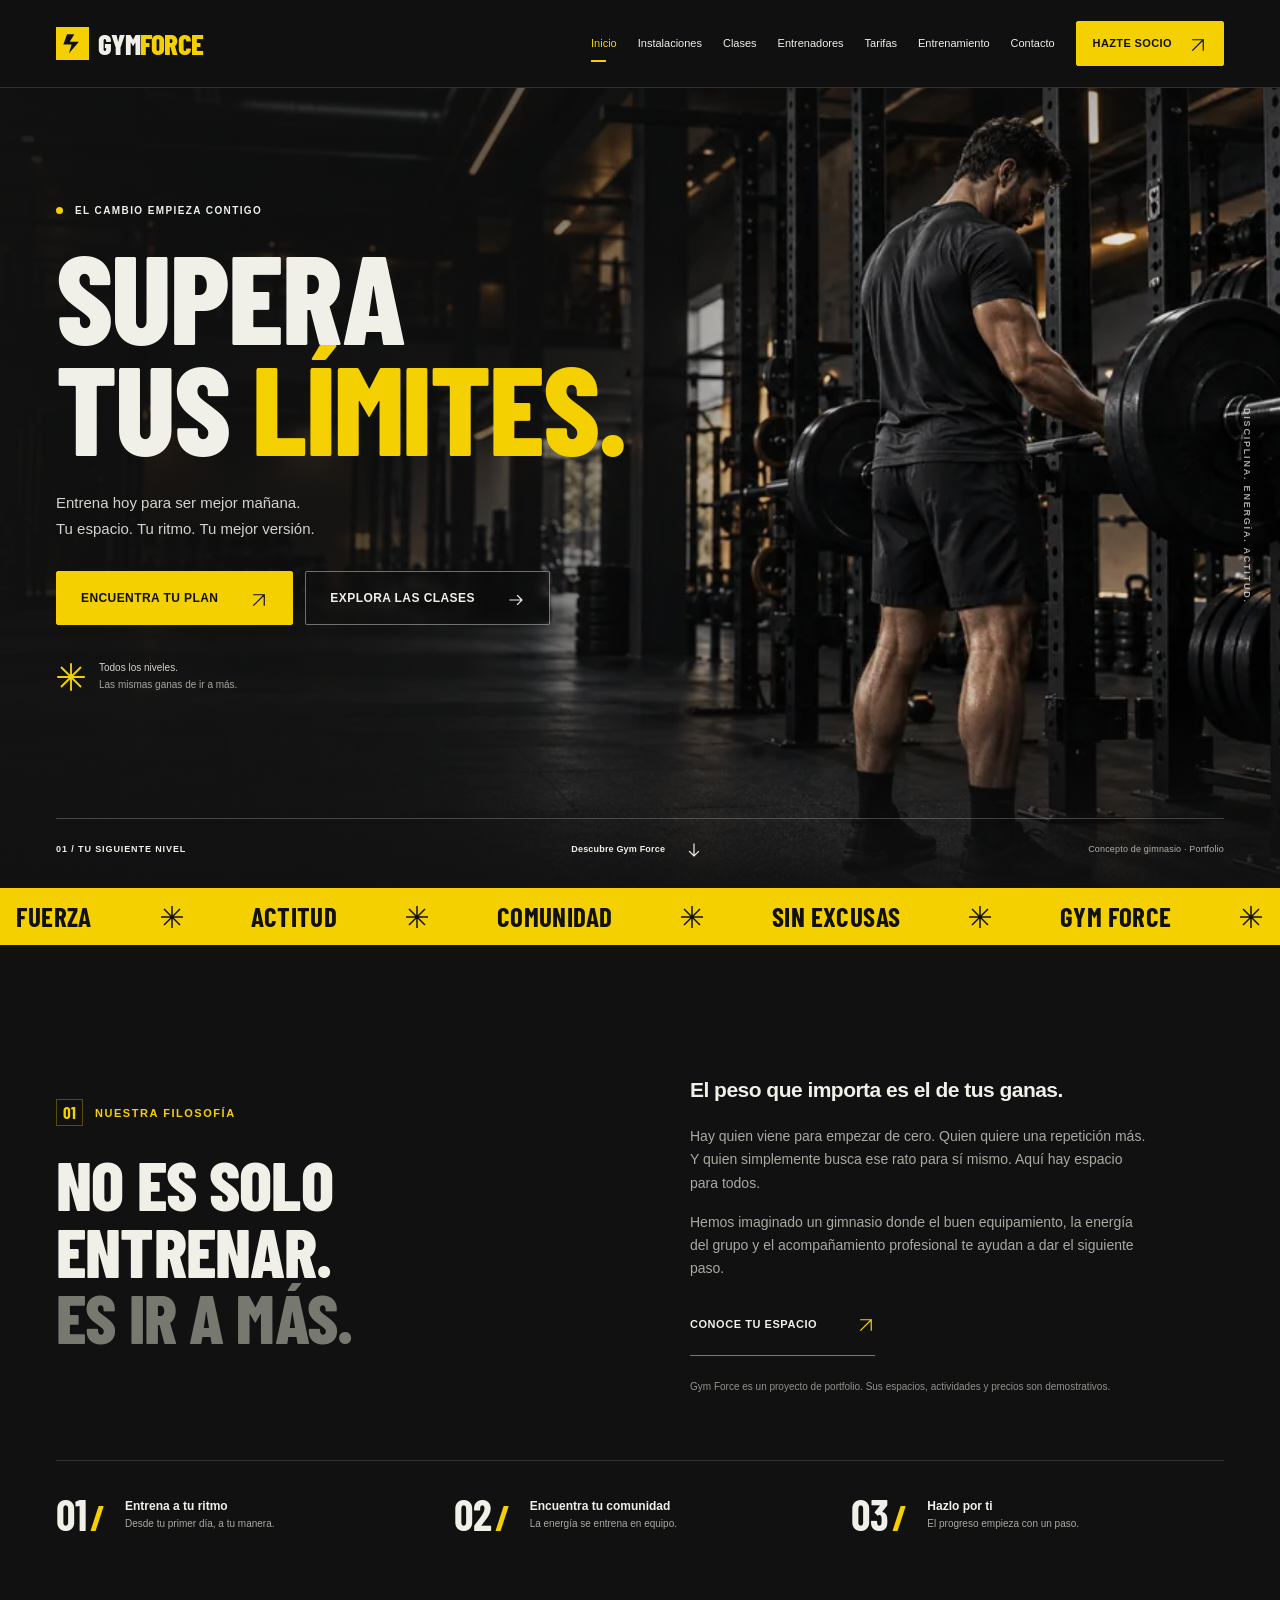
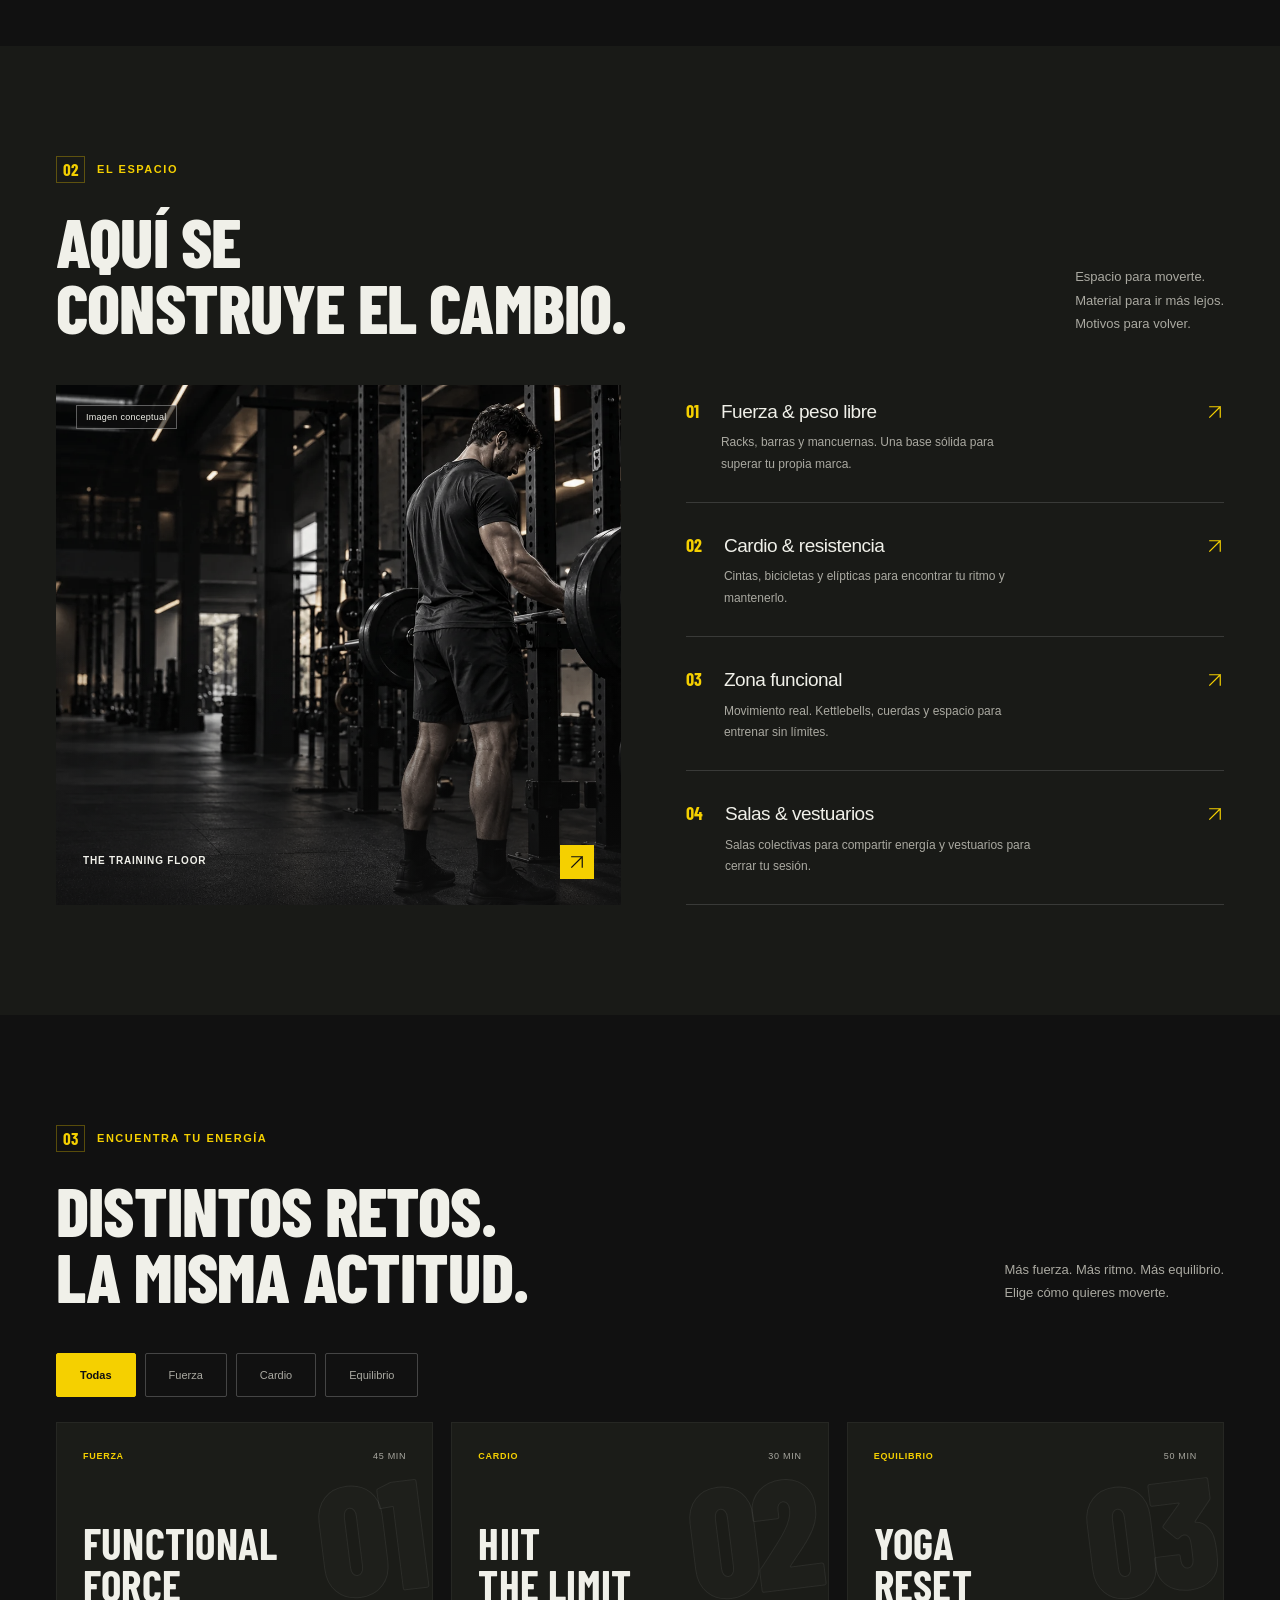
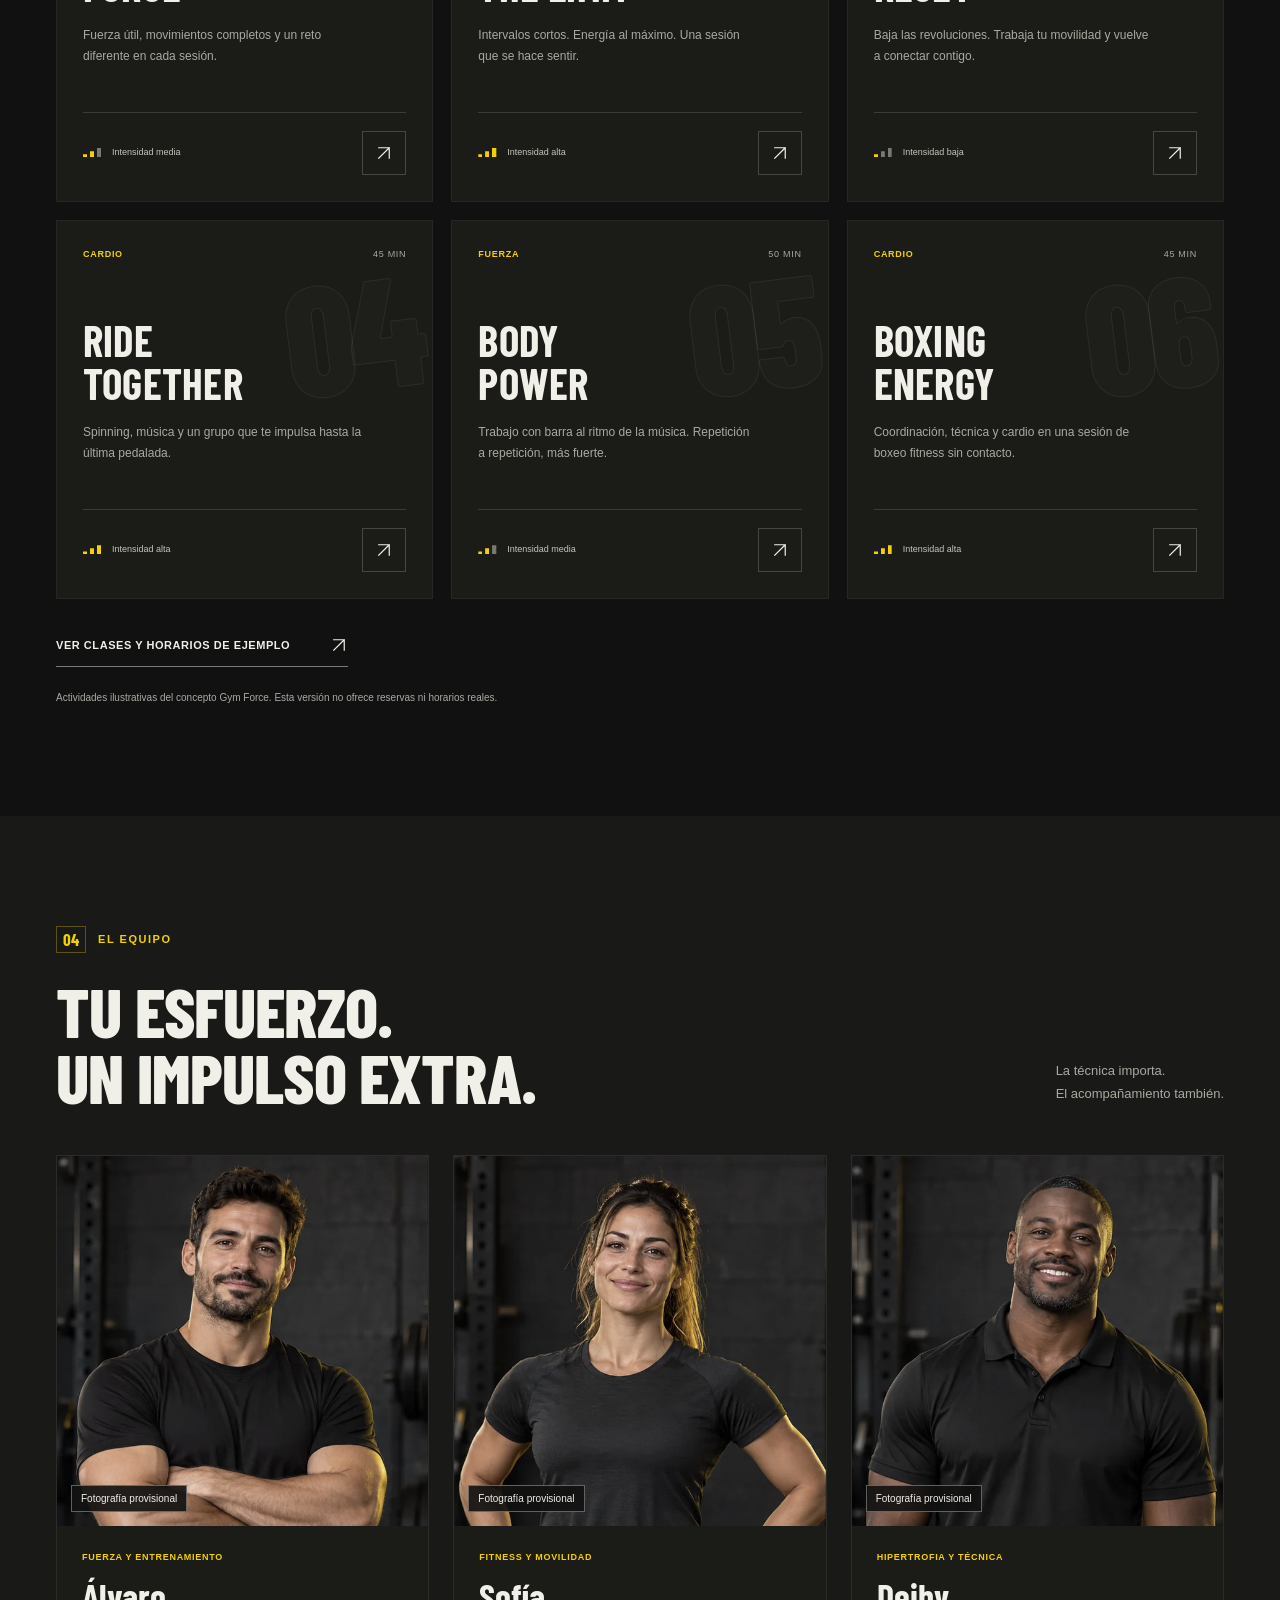
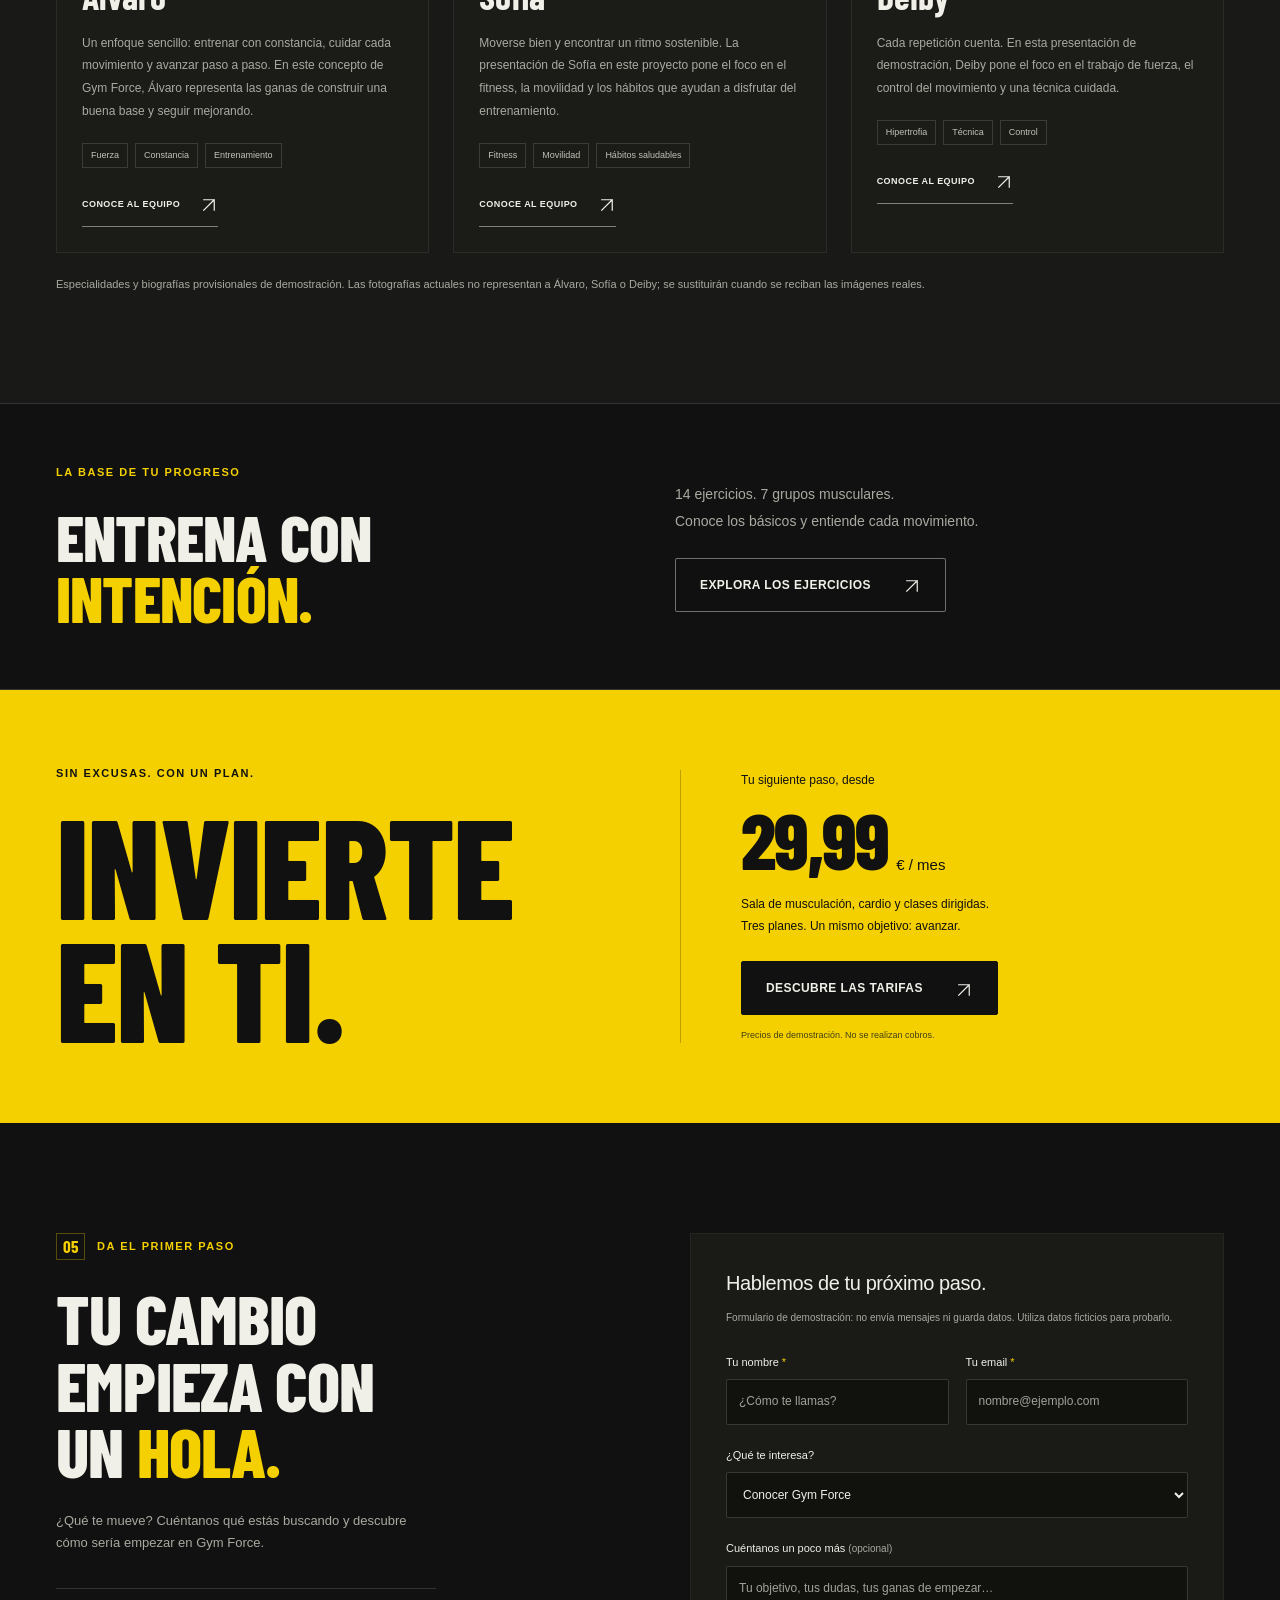
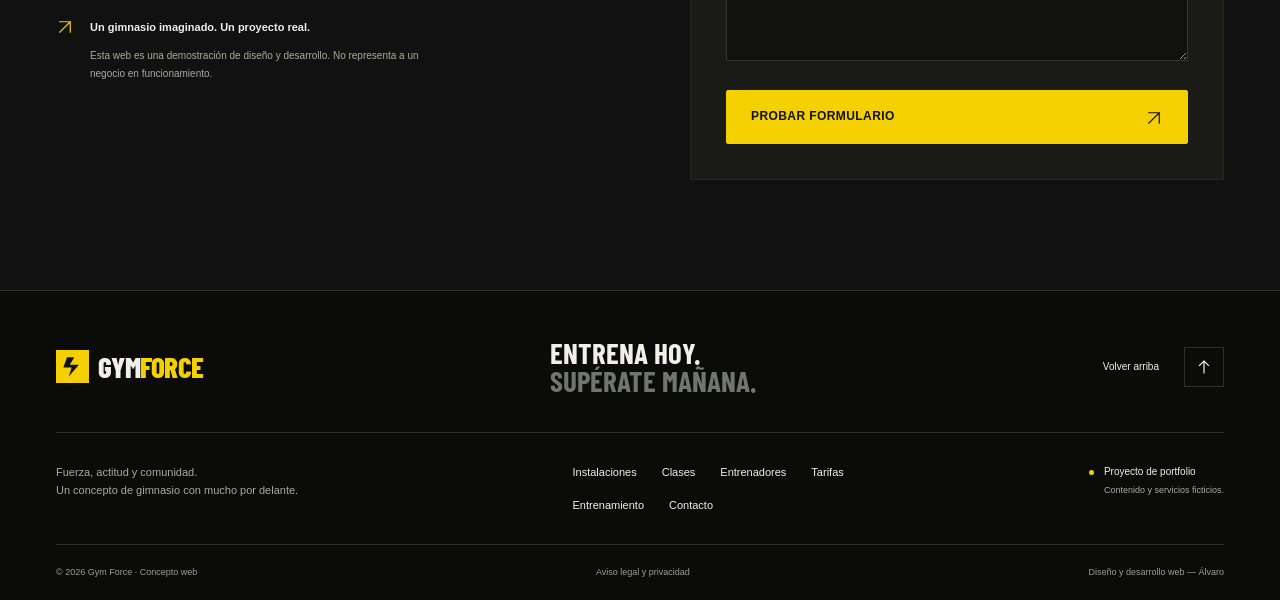
==== index.html @ 90c008b5 "Prepara perfiles personales y las cuatro fotografías pendientes" ====
<!doctype html>
<html lang="es">
  <head>
    <meta charset="utf-8" />
    <meta name="viewport" content="width=device-width, initial-scale=1" />
    <meta
      name="description"
      content="Gym Force: un concepto de gimnasio urbano donde la fuerza, la comunidad y las ganas de superarte se encuentran. Proyecto de portfolio de Álvaro."
    />
    <meta name="theme-color" content="#111111" />
    <title>GYM FORCE — Supera tus límites</title>
    <link rel="icon" href="img/favicon.svg" type="image/svg+xml" />
    <link
      rel="preload"
      href="fonts/barlow-condensed-800.woff2"
      as="font"
      type="font/woff2"
      crossorigin
    />
    <link
      rel="preload"
      href="img/gym-force-hero.webp"
      as="image"
      type="image/webp"
      media="(min-width: 601px)"
    />
    <link rel="stylesheet" href="css/estilos.css" />
    <script src="js/main.js" defer></script>
  </head>
  <body>
    <a class="skip-link" href="#contenido">Saltar al contenido</a>
    <header class="site-header">
      <div class="container header-inner">
        <a class="brand" href="index.html" aria-label="Gym Force, inicio"
          ><svg class="brand-symbol" viewBox="0 0 36 36" aria-hidden="true">
            <path d="M12 8h8l-5 8h10L14 29l3-10H8z" /></svg
          ><span>GYM<span class="brand-accent">FORCE</span></span></a
        >
        <button
          class="menu-toggle"
          type="button"
          aria-controls="navegacion"
          aria-expanded="false"
        >
          <span class="menu-label">Menú</span
          ><span class="menu-icon" aria-hidden="true"></span>
        </button>
        <nav class="main-nav" id="navegacion" aria-label="Navegación principal">
          <a href="index.html" aria-current="page">Inicio</a
          ><a href="instalaciones.html">Instalaciones</a
          ><a href="clases.html">Clases</a
          ><a href="entrenadores.html">Entrenadores</a
          ><a href="tarifas.html">Tarifas</a
          ><a href="entrenamiento.html">Entrenamiento</a
          ><a href="contacto.html">Contacto</a
          ><a class="button button-small nav-cta" href="tarifas.html"
            >Hazte socio
            <span aria-hidden="true"
              ><svg class="icon" viewBox="0 0 24 24" aria-hidden="true">
                <path d="M5 19 19 5M5 5h14v14" /></svg></span
          ></a>
        </nav>
      </div>
    </header>
    <main id="contenido">
      <section class="hero" aria-labelledby="hero-title">
        <picture class="hero-picture"
          ><source
            media="(max-width: 600px)"
            srcset="img/gym-force-hero-mobile.webp" />
          <img
            src="img/gym-force-hero.webp"
            width="1672"
            height="941"
            alt="Atleta preparándose para levantar una barra en un gimnasio de estética industrial"
            fetchpriority="high"
        /></picture>
        <div class="hero-shade"></div>
        <div class="container hero-content">
          <p class="eyebrow">
            <span class="status-dot" aria-hidden="true"></span> El cambio
            empieza contigo
          </p>
          <h1 id="hero-title">SUPERA<br />TUS <span>LÍMITES.</span></h1>
          <p class="hero-description">
            Entrena hoy para ser mejor mañana.<br />Tu espacio. Tu ritmo. Tu
            mejor versión.
          </p>
          <div class="hero-actions">
            <a class="button" href="tarifas.html"
              >Encuentra tu plan
              <span aria-hidden="true"
                ><svg class="icon" viewBox="0 0 24 24" aria-hidden="true">
                  <path d="M5 19 19 5M5 5h14v14" /></svg></span></a
            ><a class="button button-outline" href="clases.html"
              >Explora las clases
              <span aria-hidden="true"
                ><svg class="icon" viewBox="0 0 24 24" aria-hidden="true">
                  <path d="M4 12h16m-6-6 6 6-6 6" /></svg></span
            ></a>
          </div>
          <div class="hero-footnote">
            <span class="tiny-cross" aria-hidden="true"
              ><svg class="star" viewBox="0 0 24 24" aria-hidden="true">
                <path d="M12 1v22M1 12h22M4 4l16 16M4 20 20 4" /></svg></span
            ><span
              >Todos los niveles.<br /><strong
                >Las mismas ganas de ir a más.</strong
              ></span
            >
          </div>
        </div>
        <div class="hero-side-label" aria-hidden="true">
          DISCIPLINA. ENERGÍA. ACTITUD.
        </div>
        <div class="hero-bottom container">
          <span>01 / TU SIGUIENTE NIVEL</span
          ><a href="#filosofia"
            >Descubre Gym Force
            <span aria-hidden="true"
              ><svg class="icon" viewBox="0 0 24 24" aria-hidden="true">
                <path d="M12 4v16m-6-6 6 6 6-6" /></svg></span></a
          ><span class="demo-label">Concepto de gimnasio · Portfolio</span>
        </div>
      </section>
      <div class="manifesto-strip" aria-hidden="true">
        <div>
          FUERZA
          <span
            ><svg class="star" viewBox="0 0 24 24" aria-hidden="true">
              <path d="M12 1v22M1 12h22M4 4l16 16M4 20 20 4" /></svg
          ></span>
          ACTITUD
          <span
            ><svg class="star" viewBox="0 0 24 24" aria-hidden="true">
              <path d="M12 1v22M1 12h22M4 4l16 16M4 20 20 4" /></svg
          ></span>
          COMUNIDAD
          <span
            ><svg class="star" viewBox="0 0 24 24" aria-hidden="true">
              <path d="M12 1v22M1 12h22M4 4l16 16M4 20 20 4" /></svg
          ></span>
          SIN EXCUSAS
          <span
            ><svg class="star" viewBox="0 0 24 24" aria-hidden="true">
              <path d="M12 1v22M1 12h22M4 4l16 16M4 20 20 4" /></svg
          ></span>
          GYM FORCE
          <span
            ><svg class="star" viewBox="0 0 24 24" aria-hidden="true">
              <path d="M12 1v22M1 12h22M4 4l16 16M4 20 20 4" /></svg
          ></span>
        </div>
      </div>
      <section
        class="section intro-section"
        id="filosofia"
        aria-labelledby="intro-title"
      >
        <div class="container intro-grid">
          <div>
            <p class="eyebrow section-eyebrow">
              <span class="section-number">01</span> Nuestra filosofía
            </p>
            <h2 id="intro-title">
              NO ES SOLO<br />ENTRENAR.<br /><span class="text-muted"
                >ES IR A MÁS.</span
              >
            </h2>
          </div>
          <div class="intro-copy">
            <p class="lead">El peso que importa es el de tus ganas.</p>
            <p>
              Hay quien viene para empezar de cero. Quien quiere una repetición
              más. Y quien simplemente busca ese rato para sí mismo. Aquí hay
              espacio para todos.
            </p>
            <p>
              Hemos imaginado un gimnasio donde el buen equipamiento, la energía
              del grupo y el acompañamiento profesional te ayudan a dar el
              siguiente paso.
            </p>
            <a class="text-link" href="#instalaciones"
              >Conoce tu espacio
              <span aria-hidden="true"
                ><svg class="icon" viewBox="0 0 24 24" aria-hidden="true">
                  <path d="M5 19 19 5M5 5h14v14" /></svg></span
            ></a>
            <p class="context-note">
              Gym Force es un proyecto de portfolio. Sus espacios, actividades y
              precios son demostrativos.
            </p>
          </div>
        </div>
        <div class="container values-row">
          <div>
            <strong>01<span>/</span></strong>
            <p>
              Entrena a tu ritmo<small>Desde tu primer día, a tu manera.</small>
            </p>
          </div>
          <div>
            <strong>02<span>/</span></strong>
            <p>
              Encuentra tu comunidad<small
                >La energía se entrena en equipo.</small
              >
            </p>
          </div>
          <div>
            <strong>03<span>/</span></strong>
            <p>Hazlo por ti<small>El progreso empieza con un paso.</small></p>
          </div>
        </div>
      </section>
      <section
        class="section spaces-section"
        id="instalaciones"
        aria-labelledby="spaces-title"
      >
        <div class="container">
          <div class="section-heading">
            <div>
              <p class="eyebrow section-eyebrow">
                <span class="section-number">02</span> El espacio
              </p>
              <h2 id="spaces-title">AQUÍ SE<br />CONSTRUYE EL CAMBIO.</h2>
            </div>
            <p>
              Espacio para moverte.<br />Material para ir más lejos.<br />Motivos
              para volver.
            </p>
          </div>
          <div class="spaces-layout">
            <div class="space-photo" data-photo-placeholder="true">
              <img
                src="img/gym-force-hero.webp"
                data-photo-slot="alex-entrenamiento"
                data-photo-target="img/personas/alex-entrenamiento.webp"
                alt="Concepto visual de la zona de fuerza: barras, discos y estructuras de entrenamiento"
                width="1672"
                height="941"
                loading="lazy"
              />
              <div class="image-caption">
                <span>THE TRAINING FLOOR</span
                ><span aria-hidden="true"
                  ><svg class="icon" viewBox="0 0 24 24" aria-hidden="true">
                    <path d="M5 19 19 5M5 5h14v14" /></svg
                ></span>
              </div>
              <span class="image-tag">Imagen conceptual</span>
            </div>
            <div class="space-list">
              <article>
                <span class="space-index">01</span>
                <div>
                  <h3>Fuerza & peso libre</h3>
                  <p>
                    Racks, barras y mancuernas. Una base sólida para superar tu
                    propia marca.
                  </p>
                </div>
                <span class="space-mark" aria-hidden="true"
                  ><svg class="icon" viewBox="0 0 24 24" aria-hidden="true">
                    <path d="M5 19 19 5M5 5h14v14" /></svg
                ></span>
              </article>
              <article>
                <span class="space-index">02</span>
                <div>
                  <h3>Cardio & resistencia</h3>
                  <p>
                    Cintas, bicicletas y elípticas para encontrar tu ritmo y
                    mantenerlo.
                  </p>
                </div>
                <span class="space-mark" aria-hidden="true"
                  ><svg class="icon" viewBox="0 0 24 24" aria-hidden="true">
                    <path d="M5 19 19 5M5 5h14v14" /></svg
                ></span>
              </article>
              <article>
                <span class="space-index">03</span>
                <div>
                  <h3>Zona funcional</h3>
                  <p>
                    Movimiento real. Kettlebells, cuerdas y espacio para
                    entrenar sin límites.
                  </p>
                </div>
                <span class="space-mark" aria-hidden="true"
                  ><svg class="icon" viewBox="0 0 24 24" aria-hidden="true">
                    <path d="M5 19 19 5M5 5h14v14" /></svg
                ></span>
              </article>
              <article>
                <span class="space-index">04</span>
                <div>
                  <h3>Salas & vestuarios</h3>
                  <p>
                    Salas colectivas para compartir energía y vestuarios para
                    cerrar tu sesión.
                  </p>
                </div>
                <span class="space-mark" aria-hidden="true"
                  ><svg class="icon" viewBox="0 0 24 24" aria-hidden="true">
                    <path d="M5 19 19 5M5 5h14v14" /></svg
                ></span>
              </article>
            </div>
          </div>
        </div>
      </section>
      <section
        class="section classes-section"
        id="clases"
        aria-labelledby="classes-title"
      >
        <div class="container">
          <div class="section-heading">
            <div>
              <p class="eyebrow section-eyebrow">
                <span class="section-number">03</span> Encuentra tu energía
              </p>
              <h2 id="classes-title">
                DISTINTOS RETOS.<br />LA MISMA ACTITUD.
              </h2>
            </div>
            <p>
              Más fuerza. Más ritmo. Más equilibrio.<br />Elige cómo quieres
              moverte.
            </p>
          </div>
          <div
            class="filter-bar"
            role="group"
            aria-label="Filtrar clases por objetivo"
          >
            <button
              type="button"
              class="filter-button is-active"
              data-class-filter="all"
              aria-pressed="true"
            >
              Todas</button
            ><button
              type="button"
              class="filter-button"
              data-class-filter="strength"
              aria-pressed="false"
            >
              Fuerza</button
            ><button
              type="button"
              class="filter-button"
              data-class-filter="cardio"
              aria-pressed="false"
            >
              Cardio</button
            ><button
              type="button"
              class="filter-button"
              data-class-filter="balance"
              aria-pressed="false"
            >
              Equilibrio
            </button>
          </div>
          <p class="sr-only" id="class-status" role="status" aria-live="polite">
            6 clases disponibles.
          </p>
          <div class="class-grid">
            <article class="class-card" data-class-category="strength">
              <div class="class-card-top">
                <span class="class-category">FUERZA</span
                ><span class="class-duration">45 MIN</span>
              </div>
              <span class="class-art" aria-hidden="true">01</span>
              <h3>FUNCTIONAL<br />FORCE</h3>
              <p>
                Fuerza útil, movimientos completos y un reto diferente en cada
                sesión.
              </p>
              <div class="class-meta">
                <span
                  ><i class="intensity intensity-medium" aria-hidden="true"></i
                  >Intensidad media</span
                ><a
                  href="#contacto"
                  class="class-link"
                  aria-label="Consultar sobre Functional Force"
                  ><svg class="icon" viewBox="0 0 24 24" aria-hidden="true">
                    <path d="M5 19 19 5M5 5h14v14" /></svg
                ></a>
              </div>
            </article>
            <article class="class-card" data-class-category="cardio">
              <div class="class-card-top">
                <span class="class-category">CARDIO</span
                ><span class="class-duration">30 MIN</span>
              </div>
              <span class="class-art" aria-hidden="true">02</span>
              <h3>HIIT<br />THE LIMIT</h3>
              <p>
                Intervalos cortos. Energía al máximo. Una sesión que se hace
                sentir.
              </p>
              <div class="class-meta">
                <span
                  ><i class="intensity intensity-high" aria-hidden="true"></i
                  >Intensidad alta</span
                ><a
                  href="#contacto"
                  class="class-link"
                  aria-label="Consultar sobre HIIT The Limit"
                  ><svg class="icon" viewBox="0 0 24 24" aria-hidden="true">
                    <path d="M5 19 19 5M5 5h14v14" /></svg
                ></a>
              </div>
            </article>
            <article class="class-card" data-class-category="balance">
              <div class="class-card-top">
                <span class="class-category">EQUILIBRIO</span
                ><span class="class-duration">50 MIN</span>
              </div>
              <span class="class-art" aria-hidden="true">03</span>
              <h3>YOGA<br />RESET</h3>
              <p>
                Baja las revoluciones. Trabaja tu movilidad y vuelve a conectar
                contigo.
              </p>
              <div class="class-meta">
                <span
                  ><i class="intensity intensity-low" aria-hidden="true"></i
                  >Intensidad baja</span
                ><a
                  href="#contacto"
                  class="class-link"
                  aria-label="Consultar sobre Yoga Reset"
                  ><svg class="icon" viewBox="0 0 24 24" aria-hidden="true">
                    <path d="M5 19 19 5M5 5h14v14" /></svg
                ></a>
              </div>
            </article>
            <article class="class-card" data-class-category="cardio">
              <div class="class-card-top">
                <span class="class-category">CARDIO</span
                ><span class="class-duration">45 MIN</span>
              </div>
              <span class="class-art" aria-hidden="true">04</span>
              <h3>RIDE<br />TOGETHER</h3>
              <p>
                Spinning, música y un grupo que te impulsa hasta la última
                pedalada.
              </p>
              <div class="class-meta">
                <span
                  ><i class="intensity intensity-high" aria-hidden="true"></i
                  >Intensidad alta</span
                ><a
                  href="#contacto"
                  class="class-link"
                  aria-label="Consultar sobre Ride Together"
                  ><svg class="icon" viewBox="0 0 24 24" aria-hidden="true">
                    <path d="M5 19 19 5M5 5h14v14" /></svg
                ></a>
              </div>
            </article>
            <article class="class-card" data-class-category="strength">
              <div class="class-card-top">
                <span class="class-category">FUERZA</span
                ><span class="class-duration">50 MIN</span>
              </div>
              <span class="class-art" aria-hidden="true">05</span>
              <h3>BODY<br />POWER</h3>
              <p>
                Trabajo con barra al ritmo de la música. Repetición a
                repetición, más fuerte.
              </p>
              <div class="class-meta">
                <span
                  ><i class="intensity intensity-medium" aria-hidden="true"></i
                  >Intensidad media</span
                ><a
                  href="#contacto"
                  class="class-link"
                  aria-label="Consultar sobre Body Power"
                  ><svg class="icon" viewBox="0 0 24 24" aria-hidden="true">
                    <path d="M5 19 19 5M5 5h14v14" /></svg
                ></a>
              </div>
            </article>
            <article class="class-card" data-class-category="cardio">
              <div class="class-card-top">
                <span class="class-category">CARDIO</span
                ><span class="class-duration">45 MIN</span>
              </div>
              <span class="class-art" aria-hidden="true">06</span>
              <h3>BOXING<br />ENERGY</h3>
              <p>
                Coordinación, técnica y cardio en una sesión de boxeo fitness
                sin contacto.
              </p>
              <div class="class-meta">
                <span
                  ><i class="intensity intensity-high" aria-hidden="true"></i
                  >Intensidad alta</span
                ><a
                  href="#contacto"
                  class="class-link"
                  aria-label="Consultar sobre Boxing Energy"
                  ><svg class="icon" viewBox="0 0 24 24" aria-hidden="true">
                    <path d="M5 19 19 5M5 5h14v14" /></svg
                ></a>
              </div>
            </article>
          </div>
          <a class="text-link catalog-link" href="clases.html"
            >Ver clases y horarios de ejemplo
            <svg class="icon" viewBox="0 0 24 24" aria-hidden="true">
              <path d="M5 19 19 5M5 5h14v14" /></svg
          ></a>
          <p class="context-note">
            Actividades ilustrativas del concepto Gym Force. Esta versión no
            ofrece reservas ni horarios reales.
          </p>
        </div>
      </section>
      <section
        class="section team-section"
        id="equipo"
        aria-labelledby="team-title"
      >
        <div class="container">
          <div class="section-heading">
            <div>
              <p class="eyebrow section-eyebrow">
                <span class="section-number">04</span> El equipo
              </p>
              <h2 id="team-title">TU ESFUERZO.<br />UN IMPULSO EXTRA.</h2>
            </div>
            <p>La técnica importa.<br />El acompañamiento también.</p>
          </div>
          <div class="coach-grid">
            <article class="coach-card">
              <div class="coach-photo" data-placeholder-panel="0">
                <img
                  src="img/coaches.webp"
                  data-photo-slot="alvaro"
                  data-photo-target="img/personas/alvaro.webp"
                  alt="Fotografía provisional de un modelo generado; no representa a Álvaro"
                  width="1800"
                  height="720"
                  loading="lazy"
                />
                <span class="photo-placeholder-label"
                  >Fotografía provisional</span
                >
              </div>
              <div class="coach-copy">
                <p class="eyebrow">Fuerza y entrenamiento</p>
                <h3>Álvaro</h3>
                <p>
                  Un enfoque sencillo: entrenar con constancia, cuidar cada
                  movimiento y avanzar paso a paso. En este concepto de Gym
                  Force, Álvaro representa las ganas de construir una buena base
                  y seguir mejorando.
                </p>
                <div class="coach-tags">
                  <span>Fuerza</span><span>Constancia</span
                  ><span>Entrenamiento</span>
                </div>
                <a class="text-link" href="entrenadores.html"
                  >Conoce al equipo
                  <svg class="icon" viewBox="0 0 24 24" aria-hidden="true">
                    <path d="M5 19 19 5M5 5h14v14" /></svg
                ></a>
              </div>
            </article>
            <article class="coach-card">
              <div class="coach-photo" data-placeholder-panel="1">
                <img
                  src="img/coaches.webp"
                  data-photo-slot="sofia"
                  data-photo-target="img/personas/sofia.webp"
                  alt="Fotografía provisional de un modelo generado; no representa a Sofía"
                  width="1800"
                  height="720"
                  loading="lazy"
                />
                <span class="photo-placeholder-label"
                  >Fotografía provisional</span
                >
              </div>
              <div class="coach-copy">
                <p class="eyebrow">Fitness y movilidad</p>
                <h3>Sofía</h3>
                <p>
                  Moverse bien y encontrar un ritmo sostenible. La presentación
                  de Sofía en este proyecto pone el foco en el fitness, la
                  movilidad y los hábitos que ayudan a disfrutar del
                  entrenamiento.
                </p>
                <div class="coach-tags">
                  <span>Fitness</span><span>Movilidad</span
                  ><span>Hábitos saludables</span>
                </div>
                <a class="text-link" href="entrenadores.html"
                  >Conoce al equipo
                  <svg class="icon" viewBox="0 0 24 24" aria-hidden="true">
                    <path d="M5 19 19 5M5 5h14v14" /></svg
                ></a>
              </div>
            </article>
            <article class="coach-card">
              <div class="coach-photo" data-placeholder-panel="2">
                <img
                  src="img/coaches.webp"
                  data-photo-slot="deiby"
                  data-photo-target="img/personas/deiby.webp"
                  alt="Fotografía provisional de un modelo generado; no representa a Deiby"
                  width="1800"
                  height="720"
                  loading="lazy"
                />
                <span class="photo-placeholder-label"
                  >Fotografía provisional</span
                >
              </div>
              <div class="coach-copy">
                <p class="eyebrow">Hipertrofia y técnica</p>
                <h3>Deiby</h3>
                <p>
                  Cada repetición cuenta. En esta presentación de demostración,
                  Deiby pone el foco en el trabajo de fuerza, el control del
                  movimiento y una técnica cuidada.
                </p>
                <div class="coach-tags">
                  <span>Hipertrofia</span><span>Técnica</span
                  ><span>Control</span>
                </div>
                <a class="text-link" href="entrenadores.html"
                  >Conoce al equipo
                  <svg class="icon" viewBox="0 0 24 24" aria-hidden="true">
                    <path d="M5 19 19 5M5 5h14v14" /></svg
                ></a>
              </div>
            </article>
          </div>
          <p class="context-note">
            Especialidades y biografías provisionales de demostración. Las
            fotografías actuales no representan a Álvaro, Sofía o Deiby; se
            sustituirán cuando se reciban las imágenes reales.
          </p>
        </div>
      </section>
      <section class="training-teaser">
        <div class="container">
          <div>
            <p class="eyebrow section-eyebrow">La base de tu progreso</p>
            <h2>
              ENTRENA CON<br /><span class="text-yellow">INTENCIÓN.</span>
            </h2>
          </div>
          <div>
            <p>
              14 ejercicios. 7 grupos musculares.<br />Conoce los básicos y
              entiende cada movimiento.
            </p>
            <a class="button button-outline" href="entrenamiento.html"
              >Explora los ejercicios
              <span aria-hidden="true"
                ><svg class="icon" viewBox="0 0 24 24" aria-hidden="true">
                  <path d="M5 19 19 5M5 5h14v14" /></svg></span
            ></a>
          </div>
        </div>
      </section>
      <section class="plans-teaser" aria-labelledby="plans-title">
        <div class="container plans-teaser-grid">
          <div>
            <p class="eyebrow">Sin excusas. Con un plan.</p>
            <h2 id="plans-title">INVIERTE<br />EN TI.</h2>
          </div>
          <div class="teaser-offer">
            <p>Tu siguiente paso, desde</p>
            <p class="teaser-price">29,99<span>€ / mes</span></p>
            <p>
              Sala de musculación, cardio y clases dirigidas.<br />Tres planes.
              Un mismo objetivo: avanzar.
            </p>
            <a class="button button-dark" href="tarifas.html"
              >Descubre las tarifas
              <span aria-hidden="true"
                ><svg class="icon" viewBox="0 0 24 24" aria-hidden="true">
                  <path d="M5 19 19 5M5 5h14v14" /></svg></span></a
            ><span class="teaser-note"
              >Precios de demostración. No se realizan cobros.</span
            >
          </div>
        </div>
      </section>
      <section
        class="section contact-section"
        id="contacto"
        aria-labelledby="contact-title"
      >
        <div class="container contact-grid">
          <div>
            <p class="eyebrow section-eyebrow">
              <span class="section-number">05</span> Da el primer paso
            </p>
            <h2 id="contact-title">
              TU CAMBIO<br />EMPIEZA CON<br />UN
              <span class="text-yellow">HOLA.</span>
            </h2>
            <p>
              ¿Qué te mueve? Cuéntanos qué estás buscando y descubre cómo sería
              empezar en Gym Force.
            </p>
            <div class="contact-demo">
              <span aria-hidden="true"
                ><svg class="icon" viewBox="0 0 24 24" aria-hidden="true">
                  <path d="M5 19 19 5M5 5h14v14" /></svg
              ></span>
              <div>
                <strong>Un gimnasio imaginado. Un proyecto real.</strong>
                <p>
                  Esta web es una demostración de diseño y desarrollo. No
                  representa a un negocio en funcionamiento.
                </p>
              </div>
            </div>
          </div>
          <form
            class="contact-form"
            id="contact-form"
            aria-describedby="form-notice"
            action="#contacto"
            method="get"
          >
            <h3>Hablemos de tu próximo paso.</h3>
            <p id="form-notice" class="form-notice">
              Formulario de demostración: no envía mensajes ni guarda datos.
              Utiliza datos ficticios para probarlo.
            </p>
            <div class="form-row">
              <div class="field">
                <label for="nombre"
                  >Tu nombre <span aria-hidden="true">*</span></label
                ><input
                  id="nombre"
                  type="text"
                  autocomplete="off"
                  placeholder="¿Cómo te llamas?"
                  maxlength="70"
                  required
                />
              </div>
              <div class="field">
                <label for="correo"
                  >Tu email <span aria-hidden="true">*</span></label
                ><input
                  id="correo"
                  type="email"
                  autocomplete="off"
                  placeholder="nombre@ejemplo.com"
                  maxlength="150"
                  required
                />
              </div>
            </div>
            <div class="field">
              <label for="interes">¿Qué te interesa?</label
              ><select id="interes">
                <option value="visita">Conocer Gym Force</option>
                <option value="mensual">Plan mensual — 29,99 €</option>
                <option value="trimestral">Plan trimestral — 79,99 €</option>
                <option value="anual">Plan anual — 249,99 €</option>
                <option value="clases">Las clases</option>
              </select>
            </div>
            <div class="field">
              <label for="mensaje"
                >Cuéntanos un poco más
                <span class="optional">(opcional)</span></label
              ><textarea
                id="mensaje"
                rows="3"
                maxlength="1000"
                placeholder="Tu objetivo, tus dudas, tus ganas de empezar…"
              ></textarea>
            </div>
            <button class="button form-submit" type="submit" disabled>
              Probar formulario
              <span aria-hidden="true"
                ><svg class="icon" viewBox="0 0 24 24" aria-hidden="true">
                  <path d="M5 19 19 5M5 5h14v14" /></svg
              ></span>
            </button>
            <p
              class="form-feedback"
              id="form-feedback"
              role="status"
              aria-live="polite"
            ></p>
            <noscript
              ><p class="form-notice">
                Activa JavaScript para probar la validación de este formulario
                demostrativo.
              </p></noscript
            >
          </form>
        </div>
      </section>
    </main>
    <footer class="site-footer" id="pie">
      <div class="container">
        <div class="footer-top">
          <a class="brand" href="index.html" aria-label="Gym Force, inicio"
            ><svg class="brand-symbol" viewBox="0 0 36 36" aria-hidden="true">
              <path d="M12 8h8l-5 8h10L14 29l3-10H8z" /></svg
            ><span>GYM<span class="brand-accent">FORCE</span></span></a
          >
          <p>ENTRENA HOY.<br /><span>SUPÉRATE MAÑANA.</span></p>
          <a class="back-top" href="#contenido"
            >Volver arriba
            <span aria-hidden="true"
              ><svg class="icon" viewBox="0 0 24 24" aria-hidden="true">
                <path d="M12 20V4m-6 6 6-6 6 6" /></svg></span
          ></a>
        </div>
        <div class="footer-middle">
          <p>
            Fuerza, actitud y comunidad.<br />Un concepto de gimnasio con mucho
            por delante.
          </p>
          <nav aria-label="Navegación del pie">
            <a href="instalaciones.html">Instalaciones</a
            ><a href="clases.html">Clases</a
            ><a href="entrenadores.html">Entrenadores</a
            ><a href="tarifas.html">Tarifas</a
            ><a href="entrenamiento.html">Entrenamiento</a
            ><a href="contacto.html">Contacto</a>
          </nav>
          <div class="footer-disclaimer">
            <span class="status-dot" aria-hidden="true"></span>
            <p>
              Proyecto de portfolio<br /><span
                >Contenido y servicios ficticios.</span
              >
            </p>
          </div>
        </div>
        <div class="footer-bottom">
          <span>© <span data-year>2026</span> Gym Force · Concepto web</span
          ><a href="legal.html">Aviso legal y privacidad</a
          ><span>Diseño y desarrollo web — Álvaro</span>
        </div>
      </div>
    </footer>
  </body>
</html>
---- css/estilos.css ----
/* GYM FORCE — shared visual system, without frameworks or external requests. */
@font-face {
  font-family: Barlow Condensed;
  src: url("../fonts/barlow-condensed-700.woff2") format("woff2");
  font-weight: 700;
  font-style: normal;
  font-display: swap;
}
@font-face {
  font-family: Barlow Condensed;
  src: url("../fonts/barlow-condensed-800.woff2") format("woff2");
  font-weight: 800;
  font-style: normal;
  font-display: swap;
}
:root {
  --yellow: #f5d000;
  --black: #111111;
  --paper: #f0f0e9;
  --muted: #aaa9a1;
  --line: #ffffff24;
  --display: "Barlow Condensed", "Arial Narrow", sans-serif;
  --body: Arial, Helvetica, sans-serif;
  --container: 1280px;
}
*,
*::before,
*::after {
  box-sizing: border-box;
}
html {
  scroll-behavior: smooth;
  scroll-padding-top: 110px;
}
body {
  margin: 0;
  background: var(--black);
  color: var(--paper);
  font-family: var(--body);
  font-size: 15px;
  line-height: 1.65;
  -webkit-font-smoothing: antialiased;
}
body.menu-open {
  overflow: hidden;
}
button,
input,
textarea,
select {
  font: inherit;
}
button,
a,
input,
textarea,
select {
  -webkit-tap-highlight-color: transparent;
}
button,
a {
  touch-action: manipulation;
}
button {
  cursor: pointer;
}
a {
  color: inherit;
  text-decoration: none;
}
img {
  display: block;
  max-width: 100%;
  height: auto;
}
svg {
  display: block;
}
h1,
h2,
h3,
p {
  margin: 0;
}
h1,
h2 {
  font-family: var(--display);
  font-weight: 800;
  line-height: 0.96;
  letter-spacing: -0.012em;
}
h2 {
  font-size: clamp(48px, 5.4vw, 78px);
}
h3 {
  line-height: 1.15;
}
p + p {
  margin-top: 16px;
}
::selection {
  background: var(--yellow);
  color: var(--black);
}
:focus-visible {
  outline: 3px solid var(--yellow);
  outline-offset: 5px;
}
[hidden] {
  display: none !important;
}
.container {
  width: min(var(--container), calc(100% - 112px));
  margin-inline: auto;
}
.section {
  padding-block: 110px;
}
.eyebrow {
  font-size: 11px;
  line-height: 1.5;
  font-weight: 700;
  letter-spacing: 0.14em;
  text-transform: uppercase;
  display: flex;
  gap: 12px;
  align-items: center;
}
.section-eyebrow {
  margin-bottom: 25px;
  color: var(--yellow);
}
.section-number {
  font-family: var(--display);
  font-size: 17px;
  border: 1px solid #f5d00050;
  line-height: 1;
  padding: 4px 6px;
  letter-spacing: 0;
}
.text-muted {
  color: #777971;
}
.text-yellow {
  color: var(--yellow);
}
.status-dot {
  width: 7px;
  height: 7px;
  background: var(--yellow);
  display: inline-block;
  border-radius: 50%;
  flex-shrink: 0;
}
.button {
  display: inline-flex;
  align-items: center;
  justify-content: space-between;
  gap: 32px;
  min-height: 54px;
  padding: 15px 24px;
  background: var(--yellow);
  color: var(--black);
  font-size: 12px;
  line-height: 1.4;
  letter-spacing: 0.035em;
  text-transform: uppercase;
  font-weight: 700;
  border: 1px solid var(--yellow);
  border-radius: 2px;
  transition:
    background 0.2s,
    color 0.2s,
    transform 0.2s;
}
.button span {
  font-size: 20px;
  line-height: 1;
  font-weight: 400;
}
.button:hover {
  background: #ffdf20;
  transform: translateY(-2px);
}
.button:disabled {
  opacity: 0.5;
  cursor: not-allowed;
  transform: none;
}
.button-outline {
  background: #11111130;
  border-color: #ffffff66;
  color: var(--paper);
  backdrop-filter: blur(5px);
}
.button-outline:hover {
  background: var(--paper);
  color: var(--black);
}
.button-small {
  min-height: 43px;
  padding: 11px 18px;
  font-size: 11px;
  gap: 22px;
}
.button-dark {
  background: var(--black);
  border-color: var(--black);
  color: var(--paper);
}
.button-dark:hover {
  background: #292a24;
  border-color: #292a24;
  color: var(--paper);
}
.text-link {
  display: inline-flex;
  gap: 40px;
  align-items: center;
  text-transform: uppercase;
  font-size: 11px;
  font-weight: 700;
  letter-spacing: 0.05em;
  border-bottom: 1px solid #ffffff70;
  padding-block: 12px;
}
.text-link span {
  font-size: 23px;
  color: var(--yellow);
}
.text-link:hover {
  color: var(--yellow);
}
.context-note {
  font-size: 11px;
  color: var(--muted);
  line-height: 1.7;
}
.sr-only {
  position: absolute;
  width: 1px;
  height: 1px;
  padding: 0;
  margin: -1px;
  overflow: hidden;
  clip: rect(0, 0, 0, 0);
  white-space: nowrap;
  border: 0;
}
.skip-link {
  position: fixed;
  z-index: 100;
  top: 10px;
  left: 20px;
  transform: translateY(-200%);
  padding: 12px 20px;
  background: var(--yellow);
  color: var(--black);
  font-weight: 700;
}
.skip-link:focus {
  transform: translateY(0);
}

/* Header and mobile disclosure. Navigation stays usable without JavaScript. */
.site-header {
  position: sticky;
  top: 0;
  z-index: 50;
  background: #111111f5;
  border-bottom: 1px solid var(--line);
  backdrop-filter: blur(16px);
}
.header-inner {
  min-height: 87px;
  display: flex;
  align-items: center;
  justify-content: space-between;
  gap: 36px;
}
.brand {
  display: inline-flex;
  align-items: center;
  gap: 9px;
  font-family: var(--display);
  font-size: 29px;
  font-weight: 800;
  letter-spacing: -0.025em;
  white-space: nowrap;
  line-height: 1;
}
.brand-symbol {
  width: 33px;
  height: 33px;
  background: var(--yellow);
  fill: var(--black);
  flex-shrink: 0;
}
.brand-accent {
  color: var(--yellow);
}
.main-nav {
  display: flex;
  align-items: center;
  gap: 29px;
  font-size: 12px;
  font-weight: 500;
}
.main-nav > a:not(.button) {
  position: relative;
  padding-block: 13px;
  transition: color 0.2s;
}
.main-nav > a:not(.button):hover,
.main-nav > a[aria-current="page"] {
  color: var(--yellow);
}
.main-nav > a[aria-current="page"]::after {
  content: "";
  position: absolute;
  left: 0;
  bottom: 4px;
  width: 15px;
  height: 2px;
  background: var(--yellow);
}
.menu-toggle {
  display: none;
}

/* Hero: photograph, strong typography and two clear actions. */
.hero {
  position: relative;
  min-height: 770px;
  min-height: min(800px, calc(100svh - 87px));
  isolation: isolate;
  overflow: hidden;
  display: flex;
  align-items: center;
}
.hero-picture,
.hero-shade {
  position: absolute;
  inset: 0;
  z-index: -2;
}
.hero-picture img {
  width: 100%;
  height: 100%;
  object-fit: cover;
  object-position: 65% 50%;
}
.hero-shade {
  z-index: -1;
  background:
    linear-gradient(
      90deg,
      #111111ef 0%,
      #111111ba 29%,
      #11111120 66%,
      #11111115 100%
    ),
    linear-gradient(
      0deg,
      #111111e6 0%,
      transparent 24%,
      transparent 80%,
      #11111140 100%
    );
}
.hero-content {
  padding-top: 45px;
  padding-bottom: 125px;
}
.hero .eyebrow {
  color: var(--paper);
  margin-bottom: 22px;
  font-size: 10px;
}
.hero h1 {
  font-size: clamp(84px, 9.85vw, 150px);
  line-height: 0.88;
  letter-spacing: -0.015em;
  max-width: 800px;
}
.hero h1 span {
  color: var(--yellow);
}
.hero-description {
  color: #d4d3cd;
  font-size: 15px;
  line-height: 1.75;
  margin-top: 28px;
  max-width: 430px;
}
.hero-actions {
  display: flex;
  gap: 12px;
  margin-top: 29px;
  flex-wrap: wrap;
}
.hero-footnote {
  display: flex;
  align-items: center;
  gap: 13px;
  font-size: 10px;
  line-height: 1.65;
  margin-top: 35px;
  color: #d4d3cd;
}
.hero-footnote strong {
  font-weight: 400;
  color: #a6a69e;
}
.tiny-cross {
  font-size: 30px;
  color: var(--yellow);
  line-height: 1;
}
.hero-side-label {
  position: absolute;
  right: 26px;
  top: 40%;
  font-size: 9px;
  font-weight: 700;
  letter-spacing: 0.2em;
  writing-mode: vertical-rl;
  color: #ffffffa6;
}
.hero-bottom {
  position: absolute;
  bottom: 25px;
  left: 0;
  right: 0;
  display: flex;
  justify-content: space-between;
  align-items: center;
  gap: 20px;
  border-top: 1px solid #ffffff38;
  padding-top: 18px;
  font-size: 9px;
  letter-spacing: 0.1em;
  font-weight: 700;
}
.hero-bottom a {
  display: flex;
  gap: 20px;
  align-items: center;
  letter-spacing: 0.02em;
}
.hero-bottom a:hover {
  color: var(--yellow);
}
.hero-bottom a span {
  font-size: 16px;
}
.demo-label {
  color: #b0b0a8;
  font-weight: 400;
  letter-spacing: 0.02em;
}
.manifesto-strip {
  background: var(--yellow);
  color: var(--black);
  overflow: hidden;
  padding-block: 15px;
}
.manifesto-strip > div {
  font: 700 27px/1 var(--display);
  display: flex;
  align-items: center;
  justify-content: space-around;
  gap: 35px;
  white-space: nowrap;
  min-width: 960px;
  letter-spacing: 0.015em;
}
.manifesto-strip span {
  font-family: Arial, sans-serif;
  font-size: 23px;
}

/* Introduction and facilities. */
.intro-grid {
  display: grid;
  grid-template-columns: 1fr 1fr;
  gap: 100px;
  align-items: center;
}
.intro-copy {
  max-width: 460px;
  padding-top: 20px;
  color: var(--muted);
  font-size: 14px;
}
.intro-copy .lead {
  color: var(--paper);
  font-size: 21px;
  line-height: 1.4;
  font-weight: 600;
  margin-bottom: 21px;
  letter-spacing: -0.025em;
}
.intro-copy .text-link {
  color: var(--paper);
  margin-top: 13px;
}
.intro-copy .context-note {
  margin-top: 22px;
  color: #92938c;
  font-size: 10px;
}
.values-row {
  display: grid;
  grid-template-columns: repeat(3, 1fr);
  border-top: 1px solid var(--line);
  margin-top: 65px;
  padding-top: 32px;
  gap: 25px;
}
.values-row > div {
  display: flex;
  align-items: center;
  gap: 20px;
}
.values-row strong {
  font-family: var(--display);
  font-size: 43px;
  font-weight: 700;
  line-height: 1;
}
.values-row strong span {
  color: var(--yellow);
  font-size: 36px;
  margin-left: 3px;
}
.values-row p {
  font-size: 12px;
  font-weight: 600;
  line-height: 1.6;
}
.values-row small {
  display: block;
  font-size: 10px;
  color: var(--muted);
  font-weight: 400;
}
.spaces-section {
  background: #191a17;
}
.section-heading {
  display: flex;
  justify-content: space-between;
  align-items: flex-end;
  gap: 40px;
  margin-bottom: 44px;
}
.section-heading > p {
  font-size: 13px;
  color: var(--muted);
  line-height: 1.8;
  max-width: 280px;
  padding-bottom: 5px;
}
.spaces-layout {
  display: grid;
  grid-template-columns: 1.05fr 1fr;
  gap: 65px;
  align-items: stretch;
}
.space-photo {
  position: relative;
  min-height: 450px;
  overflow: hidden;
  background: #22251e;
}
.space-photo::after {
  content: "";
  position: absolute;
  inset: 0;
  background: linear-gradient(0deg, #111111b0, transparent 50%);
  pointer-events: none;
}
.space-photo img {
  width: 100%;
  height: 100%;
  object-fit: cover;
  object-position: var(--training-photo-position, 75% 50%);
  filter: saturate(0.45);
  transition: transform 0.6s;
}
.space-photo:hover img {
  transform: scale(1.025);
}
.image-caption {
  position: absolute;
  z-index: 1;
  bottom: 26px;
  left: 27px;
  right: 27px;
  display: flex;
  align-items: center;
  justify-content: space-between;
  font-size: 10px;
  font-weight: 700;
  letter-spacing: 0.08em;
}
.image-caption > span + span {
  background: var(--yellow);
  color: var(--black);
  width: 34px;
  height: 34px;
  font-size: 21px;
  display: grid;
  place-items: center;
}
.image-tag {
  position: absolute;
  top: 20px;
  left: 20px;
  font-size: 9px;
  letter-spacing: 0.03em;
  padding: 4px 9px;
  border: 1px solid #ffffff55;
  background: #11111199;
}
.space-list article {
  display: flex;
  align-items: baseline;
  gap: 22px;
  padding-block: 26px;
  border-bottom: 1px solid var(--line);
}
.space-list article:first-child {
  padding-top: 10px;
}
.space-index {
  font: 700 18px/1 var(--display);
  color: var(--yellow);
}
.space-list h3 {
  font-size: 19px;
  font-weight: 500;
  letter-spacing: -0.025em;
  margin-bottom: 10px;
}
.space-list p {
  font-size: 12px;
  line-height: 1.8;
  color: var(--muted);
  max-width: 310px;
}
.space-mark {
  margin-left: auto;
  color: var(--yellow);
  font-size: 20px;
}

/* Class filters: all classes stay visible without JavaScript. */
.filter-bar {
  display: flex;
  gap: 9px;
  flex-wrap: wrap;
  margin-bottom: 25px;
}
.filter-button {
  border: 1px solid #ffffff38;
  background: transparent;
  color: var(--muted);
  padding: 9px 23px;
  min-height: 44px;
  font-size: 11px;
  border-radius: 2px;
  transition:
    color 0.2s,
    background 0.2s;
}
.filter-button:hover {
  color: var(--paper);
  border-color: #ffffff70;
}
.filter-button.is-active {
  color: var(--black);
  background: var(--yellow);
  border-color: var(--yellow);
  font-weight: 700;
}
.class-grid {
  display: grid;
  grid-template-columns: repeat(3, 1fr);
  gap: 18px;
}
.class-card {
  position: relative;
  overflow: hidden;
  background: #1b1c18;
  border: 1px solid #ffffff0c;
  padding: 26px;
  transition:
    border-color 0.25s,
    background 0.25s;
  isolation: isolate;
}
.class-card:hover {
  border-color: #f5d00070;
  background: #20221b;
}
.class-card-top {
  display: flex;
  justify-content: space-between;
  gap: 10px;
  font-size: 9px;
  letter-spacing: 0.08em;
  margin-bottom: 58px;
}
.class-category {
  color: var(--yellow);
  font-weight: 700;
}
.class-duration {
  color: var(--muted);
}
.class-art {
  position: absolute;
  right: 14px;
  top: 40px;
  font: 800 155px/0.9 var(--display);
  letter-spacing: -0.05em;
  color: #ffffff04;
  -webkit-text-stroke: 1px #ffffff12;
  z-index: -1;
  transform: rotate(-7deg);
}
.class-card h3 {
  font: 700 43px/0.98 var(--display);
  letter-spacing: 0.005em;
}
.class-card > p {
  font-size: 12px;
  color: var(--muted);
  line-height: 1.8;
  margin-top: 18px;
  min-height: 65px;
  max-width: 280px;
}
.class-meta {
  border-top: 1px solid var(--line);
  padding-top: 18px;
  margin-top: 22px;
  display: flex;
  align-items: center;
  justify-content: space-between;
}
.class-meta > span {
  display: flex;
  align-items: center;
  gap: 9px;
  font-size: 9px;
  color: #c4c4ba;
}
.intensity {
  height: 9px;
  width: 20px;
  display: inline-block;
  background: linear-gradient(
    90deg,
    var(--yellow) 0 22%,
    transparent 22% 34%,
    var(--yellow) 34% 56%,
    transparent 56% 68%,
    var(--yellow) 68% 90%
  );
  clip-path: polygon(
    0 70%,
    22% 70%,
    22% 100%,
    34% 100%,
    34% 35%,
    56% 35%,
    56% 100%,
    68% 100%,
    68% 0,
    90% 0,
    90% 100%,
    0 100%
  );
}
.intensity-low {
  background: linear-gradient(
    90deg,
    var(--yellow) 0 22%,
    transparent 22% 34%,
    #777971 34% 56%,
    transparent 56% 68%,
    #777971 68% 90%
  );
}
.intensity-medium {
  background: linear-gradient(
    90deg,
    var(--yellow) 0 22%,
    transparent 22% 34%,
    var(--yellow) 34% 56%,
    transparent 56% 68%,
    #777971 68% 90%
  );
}
.class-link {
  font-size: 21px;
  display: grid;
  place-items: center;
  border: 1px solid #ffffff30;
  width: 44px;
  height: 44px;
  transition:
    background 0.2s,
    color 0.2s;
}
.class-link:hover {
  background: var(--yellow);
  color: var(--black);
}
.classes-section .context-note {
  margin-top: 22px;
  font-size: 10px;
}

/* Membership teaser, contact and shared footer. */
.plans-teaser {
  background: var(--yellow);
  color: var(--black);
  padding-block: 75px;
  overflow: hidden;
}
.plans-teaser-grid {
  display: grid;
  grid-template-columns: 1fr 1fr;
  align-items: center;
  gap: 80px;
}
.plans-teaser h2 {
  font-size: clamp(88px, 11vw, 154px);
  margin-top: 22px;
  line-height: 0.87;
}
.teaser-offer {
  padding-left: 60px;
  border-left: 1px solid #11111140;
}
.teaser-offer > p:first-child {
  font-size: 12px;
}
.teaser-price {
  font: 800 78px/1 var(--display);
  letter-spacing: -0.025em;
  margin-top: 9px;
}
.teaser-price span {
  font: 400 15px/1.4 var(--body);
  margin-left: 8px;
  letter-spacing: 0;
}
.teaser-offer > p:not(.teaser-price) {
  font-size: 12px;
  line-height: 1.8;
}
.teaser-offer > .button {
  margin-top: 24px;
}
.teaser-note {
  display: block;
  font-size: 9px;
  margin-top: 13px;
  color: #424016;
}
.contact-grid {
  display: grid;
  grid-template-columns: 1fr 1fr;
  gap: 100px;
}
.contact-grid > div > p:not(.eyebrow) {
  font-size: 13px;
  color: var(--muted);
  max-width: 360px;
  margin-top: 26px;
}
.contact-demo {
  display: flex;
  gap: 16px;
  padding-top: 25px;
  border-top: 1px solid var(--line);
  margin-top: 35px;
  max-width: 380px;
}
.contact-demo > span {
  color: var(--yellow);
  font-size: 23px;
  line-height: 1;
}
.contact-demo strong {
  font-size: 11px;
  font-weight: 600;
}
.contact-demo p {
  font-size: 10px;
  color: var(--muted);
  line-height: 1.8;
  margin-top: 8px;
}
.contact-form {
  padding: 35px;
  background: #1a1b17;
  align-self: start;
  border: 1px solid #ffffff0c;
}
.contact-form h3 {
  font-size: 20px;
  line-height: 1.4;
  font-weight: 500;
  letter-spacing: -0.02em;
}
.form-notice {
  font-size: 10px;
  color: var(--muted);
  line-height: 1.8;
  margin-top: 12px;
  margin-bottom: 26px;
}
.form-row {
  display: grid;
  grid-template-columns: 1fr 1fr;
  gap: 17px;
}
.field {
  margin-bottom: 21px;
  min-width: 0;
}
.field label {
  display: block;
  font-size: 11px;
  font-weight: 500;
  margin-bottom: 8px;
}
.field label > span:not(.optional) {
  color: var(--yellow);
}
.optional {
  color: var(--muted);
  font-size: 10px;
}
.field input,
.field select,
.field textarea {
  width: 100%;
  max-width: 100%;
  border: 1px solid #ffffff29;
  border-radius: 2px;
  background: #11120e;
  color: var(--paper);
  padding: 12px;
  font-size: 12px;
  min-height: 46px;
  transition: border-color 0.2s;
  color-scheme: dark;
}
.field select {
  cursor: pointer;
}
.field textarea {
  resize: vertical;
  min-height: 95px;
}
.field input::placeholder,
.field textarea::placeholder {
  color: #a1a299;
  opacity: 1;
}
.field input:hover,
.field textarea:hover,
.field select:hover {
  border-color: #ffffff66;
}
.field input:focus,
.field textarea:focus,
.field select:focus {
  border-color: var(--yellow);
}
.form-submit {
  width: 100%;
}
.form-feedback:not(:empty) {
  font-size: 12px;
  color: var(--yellow);
  border-left: 2px solid var(--yellow);
  padding-left: 12px;
  margin-top: 18px;
}
.site-footer {
  background: #0b0c0a;
  border-top: 1px solid var(--line);
  padding-top: 48px;
}
.footer-top {
  display: flex;
  justify-content: space-between;
  align-items: center;
  gap: 35px;
  padding-bottom: 37px;
  border-bottom: 1px solid var(--line);
}
.footer-top > p {
  font: 700 29px/0.97 var(--display);
}
.footer-top > p > span {
  color: #72756b;
}
.back-top {
  font-size: 10px;
  display: flex;
  align-items: center;
  gap: 25px;
}
.back-top span {
  display: grid;
  place-items: center;
  width: 40px;
  height: 40px;
  border: 1px solid var(--line);
  font-size: 18px;
}
.back-top:hover {
  color: var(--yellow);
}
.footer-middle {
  display: grid;
  grid-template-columns: 1fr 1fr auto;
  gap: 35px;
  padding-block: 30px;
}
.footer-middle > p {
  font-size: 11px;
  color: var(--muted);
}
.footer-middle nav {
  display: flex;
  flex-wrap: wrap;
  align-content: start;
  gap: 15px 25px;
  font-size: 11px;
  max-width: 300px;
}
.footer-middle nav a:hover {
  color: var(--yellow);
}
.footer-disclaimer {
  display: flex;
  gap: 10px;
  align-items: baseline;
}
.footer-disclaimer p {
  font-size: 10px;
  line-height: 1.8;
}
.footer-disclaimer p span {
  color: var(--muted);
  font-size: 9px;
}
.footer-disclaimer .status-dot {
  width: 5px;
  height: 5px;
}
.footer-bottom {
  display: flex;
  justify-content: space-between;
  gap: 25px;
  padding-block: 20px;
  border-top: 1px solid var(--line);
  font-size: 9px;
  color: #9c9f92;
}
.footer-bottom a:hover {
  color: var(--yellow);
}

/* Tariffs and legal pages. */
.page-intro {
  padding-block: 75px 52px;
}
.page-intro h1 {
  font-size: clamp(70px, 8vw, 110px);
  margin-top: 22px;
}
.page-intro .intro-text {
  max-width: 520px;
  color: var(--muted);
  font-size: 14px;
  margin-top: 23px;
}
.breadcrumb {
  font-size: 10px;
  color: var(--muted);
  display: flex;
  gap: 12px;
  align-items: center;
  margin-bottom: 35px;
}
.breadcrumb a:hover {
  color: var(--yellow);
}
.breadcrumb > span:last-child {
  color: var(--paper);
}
.pricing-section {
  padding-block: 0 90px;
}
.pricing-grid {
  display: grid;
  grid-template-columns: repeat(3, 1fr);
  gap: 20px;
  align-items: stretch;
}
.pricing-card {
  border: 1px solid #ffffff30;
  background: #191a17;
  padding: 30px;
  display: flex;
  flex-direction: column;
  position: relative;
}
.pricing-card.featured {
  border-color: var(--yellow);
  background: #222316;
}
.plan-badge {
  align-self: flex-start;
  background: var(--yellow);
  color: var(--black);
  font-size: 9px;
  font-weight: 700;
  letter-spacing: 0.08em;
  padding: 5px 10px;
  margin-bottom: 26px;
}
.pricing-card:not(.featured)::before {
  content: "";
  display: block;
  height: 25px;
  margin-bottom: 26px;
}
.plan-index {
  position: absolute;
  top: 30px;
  right: 30px;
  font: 700 19px/1 var(--display);
  color: #a2a58d;
}
.pricing-card h2 {
  font-size: 41px;
  letter-spacing: 0;
}
.plan-description {
  font-size: 12px;
  color: var(--muted);
  margin-top: 10px;
}
.plan-price {
  font: 800 66px/1 var(--display);
  margin-top: 26px;
  letter-spacing: -0.025em;
  white-space: nowrap;
}
.plan-price > span {
  font: 400 21px/1 var(--body);
  margin-left: 3px;
}
.plan-term {
  font-size: 11px;
  color: var(--muted);
  margin-top: 6px;
}
.plan-equivalent {
  font-size: 10px;
  color: var(--yellow);
  min-height: 17px;
  margin-top: 13px;
}
.plan-features {
  list-style: none;
  margin: 25px 0 28px;
  padding: 21px 0 0;
  border-top: 1px solid var(--line);
  font-size: 11px;
}
.plan-features li {
  padding-block: 6px;
  display: flex;
  gap: 10px;
  align-items: baseline;
}
.plan-features li::before {
  content: "";
  width: 10px;
  height: 6px;
  border-left: 1.5px solid var(--yellow);
  border-bottom: 1.5px solid var(--yellow);
  transform: rotate(-45deg);
  flex-shrink: 0;
  position: relative;
  top: -2px;
}
.pricing-card > .button {
  margin-top: auto;
  gap: 15px;
}
.pricing-notes {
  display: flex;
  gap: 20px;
  justify-content: space-between;
  margin-top: 25px;
  color: var(--muted);
  font-size: 10px;
}
.faq-section {
  background: #191a17;
}
.faq-grid {
  display: grid;
  grid-template-columns: 0.8fr 1.2fr;
  gap: 90px;
}
.faq-list details {
  border-bottom: 1px solid var(--line);
  padding-block: 23px;
}
.faq-list details:first-child {
  border-top: 1px solid var(--line);
}
.faq-list summary {
  list-style: none;
  cursor: pointer;
  display: flex;
  justify-content: space-between;
  gap: 20px;
  align-items: center;
  font-size: 14px;
  line-height: 1.5;
}
.faq-list summary::-webkit-details-marker {
  display: none;
}
.faq-list summary::after {
  content: "+";
  color: var(--yellow);
  font-size: 25px;
  line-height: 1;
  flex-shrink: 0;
}
.faq-list details[open] summary::after {
  content: "−";
}
.faq-list details p {
  font-size: 12px;
  color: var(--muted);
  margin-top: 15px;
  max-width: 490px;
  line-height: 1.9;
}
.faq-list a {
  text-decoration: underline;
  text-underline-offset: 3px;
  color: var(--paper);
}
.page-cta {
  text-align: center;
  padding-block: 75px;
}
.page-cta h2 {
  font-size: clamp(46px, 6vw, 76px);
}
.page-cta > p {
  color: var(--muted);
  font-size: 13px;
  margin-top: 17px;
}
.page-cta .button {
  margin-top: 25px;
}
.legal-content {
  max-width: 760px;
  padding-block: 0 80px;
}
.legal-content h2 {
  font-size: 33px;
  margin-top: 36px;
  margin-bottom: 16px;
}
.legal-content p,
.legal-content li {
  font-size: 14px;
  color: #c2c3b9;
}
.legal-content a {
  color: var(--yellow);
  text-decoration: underline;
  text-underline-offset: 3px;
}

@media (min-width: 1700px) {
  .hero {
    min-height: 850px;
  }
  .hero h1 {
    font-size: 160px;
  }
}
@media (max-width: 1150px) {
  .container {
    width: calc(100% - 72px);
  }
  .main-nav {
    gap: 20px;
    font-size: 11px;
  }
  .header-inner {
    gap: 25px;
  }
  .intro-grid,
  .contact-grid {
    gap: 55px;
  }
  .spaces-layout {
    gap: 40px;
  }
  .pricing-card {
    padding: 25px;
  }
  .plan-price {
    font-size: 59px;
  }
  .plan-index {
    right: 25px;
  }
  .class-card {
    padding: 23px;
  }
  .footer-middle {
    gap: 25px;
  }
  .hero h1 {
    font-size: clamp(85px, 10.3vw, 140px);
  }
}
@media (max-width: 900px) {
  .container {
    width: calc(100% - 48px);
  }
  .section {
    padding-block: 80px;
  }
  .header-inner {
    min-height: 76px;
    gap: 18px;
  }
  .brand {
    font-size: 26px;
  }
  .brand-symbol {
    width: 31px;
    height: 31px;
  }
  .main-nav {
    gap: 17px;
    font-size: 11px;
  }
  .nav-cta {
    gap: 12px;
    padding-inline: 13px;
    font-size: 10px;
  }
  .hero {
    min-height: 720px;
  }
  .hero-content {
    padding-top: 50px;
  }
  .hero h1 {
    font-size: 100px;
  }
  .hero-side-label {
    right: 10px;
  }
  .intro-grid {
    gap: 45px;
  }
  .intro-copy {
    font-size: 12px;
  }
  .intro-copy .lead {
    font-size: 18px;
  }
  .values-row {
    gap: 20px;
  }
  .values-row > div {
    gap: 13px;
  }
  .values-row strong {
    font-size: 35px;
  }
  .values-row p {
    font-size: 11px;
  }
  .values-row small {
    font-size: 9px;
  }
  .spaces-layout {
    gap: 30px;
    grid-template-columns: 1fr 1fr;
  }
  .space-list article {
    gap: 15px;
    padding-block: 22px;
  }
  .space-list h3 {
    font-size: 17px;
  }
  .space-list p {
    font-size: 11px;
  }
  .space-photo {
    min-height: 420px;
  }
  .class-grid {
    grid-template-columns: repeat(2, 1fr);
  }
  .class-card > p {
    min-height: 45px;
  }
  .plans-teaser-grid {
    gap: 45px;
  }
  .teaser-offer {
    padding-left: 40px;
  }
  .contact-grid {
    gap: 35px;
  }
  .contact-form {
    padding: 25px;
  }
  .form-row {
    grid-template-columns: 1fr;
    gap: 0;
  }
  .footer-middle {
    grid-template-columns: 1fr 1fr;
  }
  .footer-disclaimer {
    grid-column: 1/-1;
  }
  .pricing-grid {
    gap: 13px;
  }
  .pricing-card {
    padding: 20px;
  }
  .plan-price {
    font-size: 53px;
  }
  .pricing-card h2 {
    font-size: 34px;
  }
  .plan-features {
    font-size: 10px;
  }
  .pricing-card > .button {
    padding-inline: 14px;
    font-size: 10px;
    gap: 10px;
  }
  .plan-index {
    right: 20px;
    top: 24px;
  }
  .faq-grid {
    gap: 45px;
  }
}
@media (max-width: 760px) {
  html {
    scroll-padding-top: 90px;
  }
  .hero {
    min-height: 690px;
    min-height: max(650px, calc(100svh - 70px));
    align-items: flex-start;
  }
  .hero-content {
    padding-top: 65px;
    padding-bottom: 145px;
  }
  .hero h1 {
    font-size: clamp(76px, 13vw, 100px);
    max-width: 650px;
  }
  .hero-picture img {
    object-position: 69% 50%;
  }
  .hero-shade {
    background:
      linear-gradient(90deg, #111111d9, #11111163 75%),
      linear-gradient(0deg, #111111ed, transparent 55%);
  }
  .hero .eyebrow {
    font-size: 9px;
    margin-bottom: 25px;
  }
  .hero-description {
    font-size: 14px;
    margin-top: 26px;
  }
  .hero-actions {
    gap: 10px;
    margin-top: 26px;
  }
  .hero-actions .button {
    min-height: 51px;
    font-size: 10px;
    gap: 17px;
    padding-inline: 18px;
  }
  .hero-footnote {
    margin-top: 28px;
  }
  .hero-bottom {
    flex-wrap: wrap;
    gap: 14px;
    bottom: 23px;
    font-size: 8px;
    padding-top: 15px;
  }
  .hero-bottom .demo-label {
    width: 100%;
    font-size: 9px;
  }
  .hero-side-label {
    display: none;
  }
  .manifesto-strip {
    padding-block: 14px;
  }
  .manifesto-strip > div {
    font-size: 24px;
    min-width: 830px;
    gap: 26px;
  }
  .intro-grid {
    grid-template-columns: 1fr;
    gap: 30px;
  }
  .intro-copy {
    max-width: 100%;
    padding: 0;
    font-size: 13px;
  }
  .intro-copy .lead {
    font-size: 21px;
  }
  .intro-copy .context-note {
    max-width: 430px;
  }
  .values-row {
    margin-top: 40px;
    grid-template-columns: 1fr;
    gap: 24px;
  }
  .values-row > div {
    gap: 22px;
  }
  .values-row strong {
    font-size: 38px;
  }
  .values-row p {
    font-size: 13px;
  }
  .values-row small {
    font-size: 11px;
  }
  .section-heading {
    align-items: flex-start;
    flex-direction: column;
    gap: 25px;
    margin-bottom: 32px;
  }
  .section-heading > p {
    font-size: 12px;
    max-width: none;
  }
  .spaces-layout {
    grid-template-columns: 1fr;
    gap: 24px;
  }
  .space-photo {
    height: 360px;
    min-height: 0;
  }
  .space-list article:first-child {
    padding-top: 15px;
  }
  .space-list article {
    padding-block: 22px;
    gap: 20px;
  }
  .space-list h3 {
    font-size: 20px;
  }
  .space-list p {
    font-size: 12px;
    max-width: 440px;
  }
  .space-index {
    font-size: 20px;
  }
  .plans-teaser {
    padding-block: 60px;
  }
  .plans-teaser-grid {
    grid-template-columns: 1fr;
    gap: 35px;
  }
  .plans-teaser h2 {
    font-size: 100px;
    margin-top: 20px;
  }
  .teaser-offer {
    border-left: 0;
    padding-left: 0;
    border-top: 1px solid #11111140;
    padding-top: 28px;
  }
  .teaser-price {
    font-size: 75px;
  }
  .contact-grid {
    grid-template-columns: 1fr;
    gap: 35px;
  }
  .contact-grid > div > p:not(.eyebrow) {
    max-width: 440px;
  }
  .contact-demo {
    max-width: 100%;
    margin-top: 25px;
  }
  .contact-form {
    padding: 27px;
  }
  .form-row {
    grid-template-columns: 1fr 1fr;
    gap: 15px;
  }
  .footer-top {
    flex-wrap: wrap;
    gap: 30px;
  }
  .footer-top > p {
    font-size: 26px;
  }
  .back-top {
    width: 100%;
    justify-content: space-between;
  }
  .footer-middle {
    grid-template-columns: 1fr;
    gap: 25px;
  }
  .footer-middle nav {
    max-width: 100%;
    gap: 12px 25px;
  }
  .footer-bottom {
    flex-wrap: wrap;
    gap: 12px 25px;
  }
  .footer-bottom > span:last-child {
    width: 100%;
  }
  .page-intro {
    padding-block: 45px 35px;
  }
  .page-intro h1 {
    font-size: clamp(52px, 16vw, 74px);
  }
  .page-intro .intro-text {
    font-size: 13px;
  }
  .breadcrumb {
    margin-bottom: 26px;
  }
  .pricing-grid {
    grid-template-columns: 1fr;
    gap: 23px;
  }
  .pricing-card {
    padding: 30px;
  }
  .pricing-card h2 {
    font-size: 43px;
  }
  .plan-index {
    top: 31px;
    right: 30px;
  }
  .pricing-card:not(.featured)::before {
    height: 0;
    margin-bottom: 10px;
  }
  .plan-price {
    font-size: 70px;
  }
  .plan-badge {
    margin-bottom: 20px;
  }
  .plan-features {
    font-size: 12px;
    display: grid;
    grid-template-columns: 1fr 1fr;
    gap: 2px 15px;
  }
  .pricing-card > .button {
    padding-inline: 20px;
    font-size: 11px;
  }
  .pricing-notes {
    flex-direction: column;
    gap: 10px;
  }
  .pricing-section {
    padding-bottom: 60px;
  }
  .faq-grid {
    grid-template-columns: 1fr;
    gap: 35px;
  }
  .page-cta {
    padding-block: 60px;
  }
  .legal-content h2 {
    font-size: 30px;
  }
  .legal-content p,
  .legal-content li {
    font-size: 13px;
  }
}
@media (max-width: 420px) {
  .plans-teaser h2 {
    font-size: clamp(74px, 22vw, 92px);
  }
  .container {
    width: calc(100% - 40px);
  }
  h2 {
    font-size: 48px;
  }
  .hero {
    min-height: 690px;
  }
  .hero-content {
    padding-top: 55px;
  }
  .hero h1 {
    font-size: clamp(60px, 17vw, 76px);
  }
  .hero-actions {
    flex-direction: column;
    align-items: flex-start;
  }
  .hero-actions .button {
    width: 225px;
    justify-content: space-between;
  }
  .hero-description {
    font-size: 13px;
  }
  .hero-footnote {
    margin-top: 25px;
  }
  .hero-bottom > a {
    gap: 8px;
  }
  .class-grid {
    grid-template-columns: 1fr;
  }
  .class-card {
    padding: 26px;
  }
  .class-card-top {
    margin-bottom: 42px;
  }
  .class-card > p {
    min-height: 0;
    max-width: 100%;
  }
  .class-card h3 {
    font-size: 45px;
  }
  .filter-bar {
    gap: 6px;
  }
  .filter-button {
    padding-inline: 15px;
    font-size: 10px;
  }
  .space-photo {
    height: 300px;
  }
  .form-row {
    grid-template-columns: 1fr;
    gap: 0;
  }
  .contact-form {
    padding: 22px;
  }
  .contact-form h3 {
    font-size: 18px;
  }
  .plan-features {
    grid-template-columns: 1fr;
  }
  .pricing-card {
    padding: 27px;
  }
  .plan-index {
    right: 27px;
  }
  .teaser-offer > p:not(.teaser-price) {
    font-size: 11px;
  }
}
@media (prefers-reduced-motion: reduce) {
  html {
    scroll-behavior: auto;
  }
  *,
  *::before,
  *::after {
    transition: none !important;
    animation: none !important;
  }
  .space-photo:hover img,
  .button:hover {
    transform: none;
  }
}
@media print {
  .site-header,
  .hero-actions,
  .manifesto-strip,
  .filter-bar,
  .contact-form,
  .back-top {
    display: none;
  }
  body {
    color: #111;
    background: #fff;
  }
  .section {
    padding-block: 30px;
  }
  .container {
    width: 100%;
  }
  .hero {
    min-height: 400px;
  }
  .hero-content {
    padding: 30px;
  }
  .hero h1 {
    font-size: 80px;
  }
  .hero-shade {
    background: #1119;
  }
  .hero-bottom {
    display: none;
  }
  .hero-content,
  .hero-content p {
    color: #fff;
  }
  .class-card,
  .pricing-card,
  .spaces-section,
  .faq-section,
  .site-footer {
    background: #eee;
    color: #111;
    break-inside: avoid;
  }
  h2 {
    font-size: 42px;
  }
  .footer-bottom {
    color: #111;
  }
}

/* Vector icons avoid dependence on device-specific symbol fonts. */
.icon {
  display: inline-block;
  width: 18px;
  height: 18px;
  vertical-align: middle;
  flex-shrink: 0;
  fill: none;
  stroke: currentColor;
  stroke-width: 1.6;
  stroke-linecap: square;
  stroke-linejoin: miter;
}
.star {
  display: block;
  width: 24px;
  height: 24px;
  fill: none;
  stroke: currentColor;
  stroke-width: 1.5;
}
.tiny-cross .star {
  width: 30px;
  height: 30px;
}

/* Motion adds emphasis without hiding content before JavaScript runs. */
@keyframes reveal-up {
  from {
    opacity: 0.35;
    transform: translateY(18px);
  }
  to {
    opacity: 1;
    transform: translateY(0);
  }
}
.reveal-in {
  animation: reveal-up 0.65s ease-out both;
}
html:not(.js) .filter-bar {
  display: none;
}
@media (max-width: 760px) {
  .intro-copy,
  .section-heading > p,
  .space-list p,
  .class-card > p {
    font-size: 14px;
  }
  .field input,
  .field textarea,
  .field select {
    font-size: 16px;
  }
  .field label {
    font-size: 12px;
  }
  .form-notice,
  .context-note,
  .classes-section .context-note,
  .class-meta > span {
    font-size: 11px;
  }
}
@media (prefers-reduced-motion: reduce) {
  .reveal-in {
    animation: none;
  }
}

/* The longer public navigation switches to the compact menu on tablets. */
@media (max-width: 1100px) {
  .header-inner {
    flex-wrap: wrap;
    padding-block: 17px;
    min-height: 70px;
  }
  .brand {
    font-size: 28px;
  }
  .main-nav {
    width: 100%;
    flex-wrap: wrap;
    gap: 8px 22px;
    padding-block: 8px;
  }
  .main-nav .nav-cta {
    margin-left: auto;
  }
  .js .menu-toggle {
    display: flex;
    align-items: center;
    gap: 13px;
    border: 0;
    background: transparent;
    color: var(--paper);
    padding: 10px 0 10px 10px;
    min-height: 40px;
    font-size: 11px;
  }
  .menu-icon {
    display: block;
    position: relative;
    width: 22px;
    height: 14px;
    border-top: 1px solid var(--paper);
    border-bottom: 1px solid var(--paper);
    transition: border-color 0.2s;
  }
  .menu-icon::after {
    content: "";
    position: absolute;
    left: 0;
    right: 0;
    top: 6px;
    border-top: 1px solid var(--paper);
    transition: transform 0.2s;
  }
  .menu-open .menu-icon {
    border-bottom-color: transparent;
    border-top-color: transparent;
  }
  .menu-open .menu-icon::before {
    content: "";
    position: absolute;
    left: 0;
    right: 0;
    top: 6px;
    border-top: 1px solid var(--paper);
    transform: rotate(45deg);
  }
  .menu-open .menu-icon::after {
    transform: rotate(-45deg);
  }
  .js .main-nav {
    display: none;
  }
  .js .main-nav.is-open {
    display: flex;
    position: absolute;
    top: 100%;
    left: 0;
    right: 0;
    width: 100%;
    flex-direction: column;
    align-items: stretch;
    gap: 0;
    background: #151611;
    padding: 15px 24px 25px;
    border-bottom: 1px solid var(--line);
    max-height: calc(100svh - 70px);
    overflow: auto;
    box-shadow: 0 20px 40px #0008;
  }
  .js .main-nav > a:not(.button) {
    font: 700 27px/1.2 var(--display);
    padding: 15px 0;
    border-bottom: 1px solid var(--line);
  }
  .js .main-nav > a[aria-current="page"]::after {
    display: none;
  }
  .js .main-nav > .nav-cta {
    margin: 20px 0 0;
    min-height: 48px;
    font-size: 11px;
    justify-content: space-between;
  }
}

/* Public catalogues extend the original homepage visual system. */
.catalog-section {
  padding-bottom: 85px;
}
.catalog-note {
  color: var(--muted);
  font-size: 12px;
  max-width: 850px;
  margin-bottom: 30px;
  line-height: 1.8;
}
.facility-grid {
  display: grid;
  grid-template-columns: repeat(2, minmax(0, 1fr));
  gap: 38px 25px;
}
.facility-card {
  background: #191a17;
  border: 1px solid #ffffff12;
  overflow: hidden;
}
.facility-image {
  height: 330px;
  position: relative;
  overflow: hidden;
}
.facility-image img {
  height: 100%;
  width: 100%;
  object-fit: cover;
  transition: transform 0.5s;
  filter: saturate(0.75);
}
.facility-card:hover img {
  transform: scale(1.025);
}
.facility-01 img {
  object-position: 30% 50%;
}
.facility-02 img {
  object-position: 90% 50%;
}
.facility-04 img {
  object-position: 10% 50%;
}
.facility-05 img {
  object-position: 90% 50%;
}
.facility-number {
  position: absolute;
  top: 20px;
  left: 20px;
  background: var(--yellow);
  color: var(--black);
  font: 700 21px/1 var(--display);
  padding: 8px 10px;
}
.facility-copy {
  padding: 28px;
}
.facility-copy .eyebrow {
  font-size: 9px;
  color: var(--yellow);
  margin-bottom: 14px;
}
.facility-copy h2 {
  font-size: 40px;
  line-height: 1.1;
}
.facility-copy > p:last-child {
  font-size: 13px;
  color: var(--muted);
  margin-top: 15px;
  line-height: 1.8;
}
.class-banner {
  height: 330px;
  position: relative;
  overflow: hidden;
  margin-bottom: 25px;
}
.class-banner img {
  width: 100%;
  height: 100%;
  object-fit: cover;
  filter: brightness(0.42);
}
.class-banner > p {
  position: absolute;
  left: 35px;
  bottom: 33px;
  font: 800 45px/0.98 var(--display);
  max-width: 85%;
}
.class-banner > p > span {
  color: var(--yellow);
}
.class-card-detailed h2 {
  font: 700 43px/0.98 var(--display);
}
.class-schedule {
  margin: 20px 0 0;
  border-top: 1px solid var(--line);
  padding-top: 15px;
  font-size: 11px;
}
.class-schedule > div + div {
  margin-top: 10px;
}
.class-schedule dt {
  font-size: 9px;
  color: var(--muted);
}
.class-schedule dd {
  margin: 3px 0 0;
  color: var(--paper);
}
.coach-grid {
  display: grid;
  grid-template-columns: repeat(3, minmax(0, 1fr));
  gap: 24px;
}
.coach-card {
  min-width: 0;
  background: #1b1c18;
  border: 1px solid #ffffff12;
}
.coach-photo {
  position: relative;
  height: 370px;
  overflow: hidden;
  background: #202219;
}
.coach-photo img {
  height: 100%;
  width: 100%;
  object-fit: cover;
  object-position: var(--portrait-position, center top);
  filter: saturate(0.65);
}
/* Only the existing temporary triptych needs a three-panel crop. Real portraits
   use the standard full-width image above once this attribute is removed. */
.coach-photo[data-placeholder-panel] img {
  width: 300%;
  max-width: none;
}
.coach-photo[data-placeholder-panel="1"] img {
  margin-left: -100%;
}
.coach-photo[data-placeholder-panel="2"] img {
  margin-left: -200%;
}
.photo-placeholder-label {
  position: absolute;
  bottom: 14px;
  left: 14px;
  max-width: calc(100% - 28px);
  padding: 5px 9px;
  border: 1px solid #ffffff55;
  background: #111111e6;
  color: var(--paper);
  font-size: 10px;
  line-height: 1.5;
}
/* Remove placeholder badges automatically when a real photo is integrated. */
.coach-photo:not([data-placeholder-panel]) .photo-placeholder-label,
.space-photo:not([data-photo-placeholder]) .image-tag {
  display: none;
}
.coach-copy {
  padding: 25px;
}
.coach-copy .eyebrow {
  font-size: 9px;
  color: var(--yellow);
  letter-spacing: 0.08em;
  margin-bottom: 12px;
}
.coach-copy h2,
.coach-copy h3 {
  font: 700 36px/1.1 var(--display);
}
.coach-copy > p:not(.eyebrow) {
  font-size: 12px;
  color: var(--muted);
  line-height: 1.9;
  margin-top: 16px;
}
.coach-tags {
  display: flex;
  flex-wrap: wrap;
  gap: 7px;
  margin-top: 20px;
}
.coach-tags span {
  font-size: 9px;
  padding: 4px 8px;
  border: 1px solid var(--line);
  color: #c1c3b6;
}
.coach-copy .text-link {
  font-size: 9px;
  gap: 20px;
  margin-top: 16px;
}
.team-section {
  background: #191a17;
}
.team-section .context-note {
  margin-top: 22px;
}
.training-teaser {
  padding-block: 60px;
  border-top: 1px solid var(--line);
  border-bottom: 1px solid var(--line);
}
.training-teaser > .container {
  display: grid;
  grid-template-columns: 1fr 1fr;
  align-items: center;
  gap: 70px;
}
.training-teaser h2 {
  font-size: 64px;
}
.training-teaser p:not(.eyebrow) {
  font-size: 14px;
  color: var(--muted);
  line-height: 1.9;
}
.training-teaser .button {
  margin-top: 24px;
}
.catalog-link {
  margin-top: 25px;
}
.exercise-tools {
  padding: 25px;
  background: #1b1c18;
  border: 1px solid var(--line);
  margin-bottom: 25px;
}
.exercise-tools > label {
  display: block;
  max-width: 450px;
  font-size: 11px;
}
.exercise-tools input {
  display: block;
  width: 100%;
  border: 1px solid #ffffff40;
  background: #111;
  color: var(--paper);
  padding: 12px 15px;
  border-radius: 2px;
  margin-top: 9px;
  min-height: 46px;
  font-size: 14px;
  color-scheme: dark;
}
.exercise-tools input::placeholder {
  color: var(--muted);
}
.exercise-tools .filter-bar {
  margin: 22px 0 0;
  gap: 8px;
}
.exercise-tools .filter-button {
  padding-inline: 17px;
}
.results-count {
  font-size: 12px;
  color: var(--muted);
  margin-bottom: 20px;
}
.exercise-grid {
  display: grid;
  grid-template-columns: repeat(3, minmax(0, 1fr));
  gap: 23px;
  align-items: start;
}
.exercise-card {
  border: 1px solid #ffffff1a;
  background: #191a17;
  min-width: 0;
}
.exercise-visual {
  position: relative;
  display: grid;
  place-items: center;
  height: 180px;
  background: radial-gradient(ellipse at center, #343728, #1d1f18);
  border-bottom: 1px solid var(--line);
  overflow: hidden;
}
.muscle-diagram {
  width: 105px;
  height: 140px;
  color: #8f927d;
}
.muscle-highlight {
  fill: var(--yellow);
  opacity: 0.9;
}
.exercise-number {
  position: absolute;
  right: 20px;
  top: 17px;
  font: 700 23px/1 var(--display);
  color: #8f927d;
}
.exercise-group {
  position: absolute;
  bottom: 12px;
  left: 17px;
  font-size: 9px;
  letter-spacing: 0.04em;
  color: #c0c2b2;
}
.exercise-copy {
  padding: 24px;
}
.exercise-copy h2 {
  font: 700 29px/1.1 var(--display);
  letter-spacing: 0;
}
.exercise-copy > p {
  font-size: 12px;
  color: var(--muted);
  line-height: 1.8;
  margin-top: 15px;
  min-height: 65px;
}
.exercise-prescription {
  display: grid;
  grid-template-columns: 1fr 1fr;
  gap: 14px;
  margin: 20px 0;
  border-block: 1px solid var(--line);
  padding-block: 15px;
}
.exercise-prescription dt {
  font-size: 9px;
  color: var(--muted);
}
.exercise-prescription dd {
  margin: 5px 0 0;
  font: 700 25px/1 var(--display);
}
.exercise-copy summary {
  cursor: pointer;
  font-size: 12px;
  color: var(--yellow);
  padding-block: 3px;
}
.exercise-copy ol {
  margin: 15px 0 0;
  padding-left: 18px;
  color: var(--muted);
  font-size: 12px;
  line-height: 1.9;
}
.exercise-copy li + li {
  margin-top: 8px;
}
.empty-state {
  padding: 45px 20px;
  text-align: center;
  border: 1px solid var(--line);
}
.empty-state h2 {
  font-size: 38px;
}
.empty-state p {
  color: var(--muted);
  margin-top: 18px;
}
.empty-state button {
  margin-top: 25px;
}
.contact-information h2 {
  font-size: 63px;
}
.contact-details {
  margin: 30px 0;
}
.contact-details > div {
  padding-block: 17px;
  border-bottom: 1px solid var(--line);
}
.contact-details dt {
  font-size: 10px;
  color: var(--yellow);
  text-transform: uppercase;
  letter-spacing: 0.06em;
}
.contact-details dd {
  font-size: 13px;
  color: #c1c3b6;
  margin: 8px 0 0;
  line-height: 1.9;
}
.contact-details small {
  font-size: 11px;
  color: var(--muted);
}
.concept-map {
  border: 1px solid var(--line);
}
.concept-map svg {
  width: 100%;
  height: auto;
}
.concept-map p {
  font-size: 9px;
  padding: 10px 12px;
  color: var(--muted);
  background: #191a17;
}
html:not(.js) .exercise-tools {
  display: none;
}
@media (min-width: 1101px) {
  .main-nav {
    gap: 21px;
    font-size: 11px;
  }
  .header-inner {
    gap: 25px;
  }
  .nav-cta {
    padding-inline: 16px;
    gap: 17px;
  }
}
@media (max-width: 1100px) {
  .coach-photo {
    height: 310px;
  }
  .coach-copy {
    padding: 20px;
  }
  .coach-copy h2,
  .coach-copy h3 {
    font-size: 32px;
  }
  .coach-grid {
    gap: 17px;
  }
  .exercise-grid {
    grid-template-columns: repeat(2, minmax(0, 1fr));
  }
  .facility-image {
    height: 280px;
  }
}
@media (max-width: 760px) {
  .facility-grid {
    grid-template-columns: 1fr;
    gap: 25px;
  }
  .facility-image {
    height: 310px;
  }
  .facility-copy {
    padding: 25px;
  }
  .facility-copy > p:last-child {
    font-size: 14px;
  }
  .catalog-section {
    padding-bottom: 60px;
  }
  .catalog-note {
    font-size: 12px;
  }
  .class-banner {
    height: 280px;
  }
  .class-banner > p {
    font-size: 34px;
    left: 22px;
    bottom: 25px;
  }
  .class-card-detailed h2 {
    font-size: 42px;
  }
  .class-schedule {
    font-size: 12px;
  }
  .class-schedule dt {
    font-size: 10px;
  }
  .coach-grid {
    grid-template-columns: 1fr;
    gap: 30px;
  }
  .coach-photo {
    height: 440px;
  }
  .coach-copy {
    padding: 27px;
  }
  .coach-copy h2,
  .coach-copy h3 {
    font-size: 37px;
  }
  .coach-copy > p:not(.eyebrow) {
    font-size: 14px;
  }
  .coach-tags span {
    font-size: 10px;
  }
  .coach-copy .text-link {
    font-size: 11px;
  }
  .training-teaser > .container {
    grid-template-columns: 1fr;
    gap: 27px;
  }
  .training-teaser h2 {
    font-size: 54px;
  }
  .exercise-copy > p {
    font-size: 13px;
  }
  .exercise-tools input {
    font-size: 16px;
  }
  .exercise-prescription dt {
    font-size: 10px;
  }
  .contact-information h2 {
    font-size: 53px;
  }
}
@media (max-width: 600px) {
  .class-grid {
    grid-template-columns: 1fr;
  }
  .class-card > p {
    min-height: 0;
  }
  .class-card-top {
    margin-bottom: 42px;
  }
  .class-card h3 {
    font-size: 45px;
  }
  .exercise-grid {
    grid-template-columns: 1fr;
  }
  .exercise-copy > p {
    min-height: 0;
    font-size: 14px;
  }
  .exercise-copy ol {
    font-size: 14px;
  }
  .exercise-copy summary {
    font-size: 14px;
  }
  .exercise-visual {
    height: 190px;
  }
  .coach-photo {
    height: 400px;
  }
  .exercise-tools {
    padding: 20px;
  }
  .exercise-tools .filter-button {
    font-size: 11px;
    padding-inline: 14px;
  }
}
@media (max-width: 360px) {
  .page-intro h1 {
    font-size: 52px;
  }
  .coach-photo {
    height: 340px;
  }
  .facility-image {
    height: 260px;
  }
  .filter-button {
    padding-inline: 15px;
  }
}
@media (prefers-reduced-motion: reduce) {
  .facility-card:hover img {
    transform: none;
  }
}
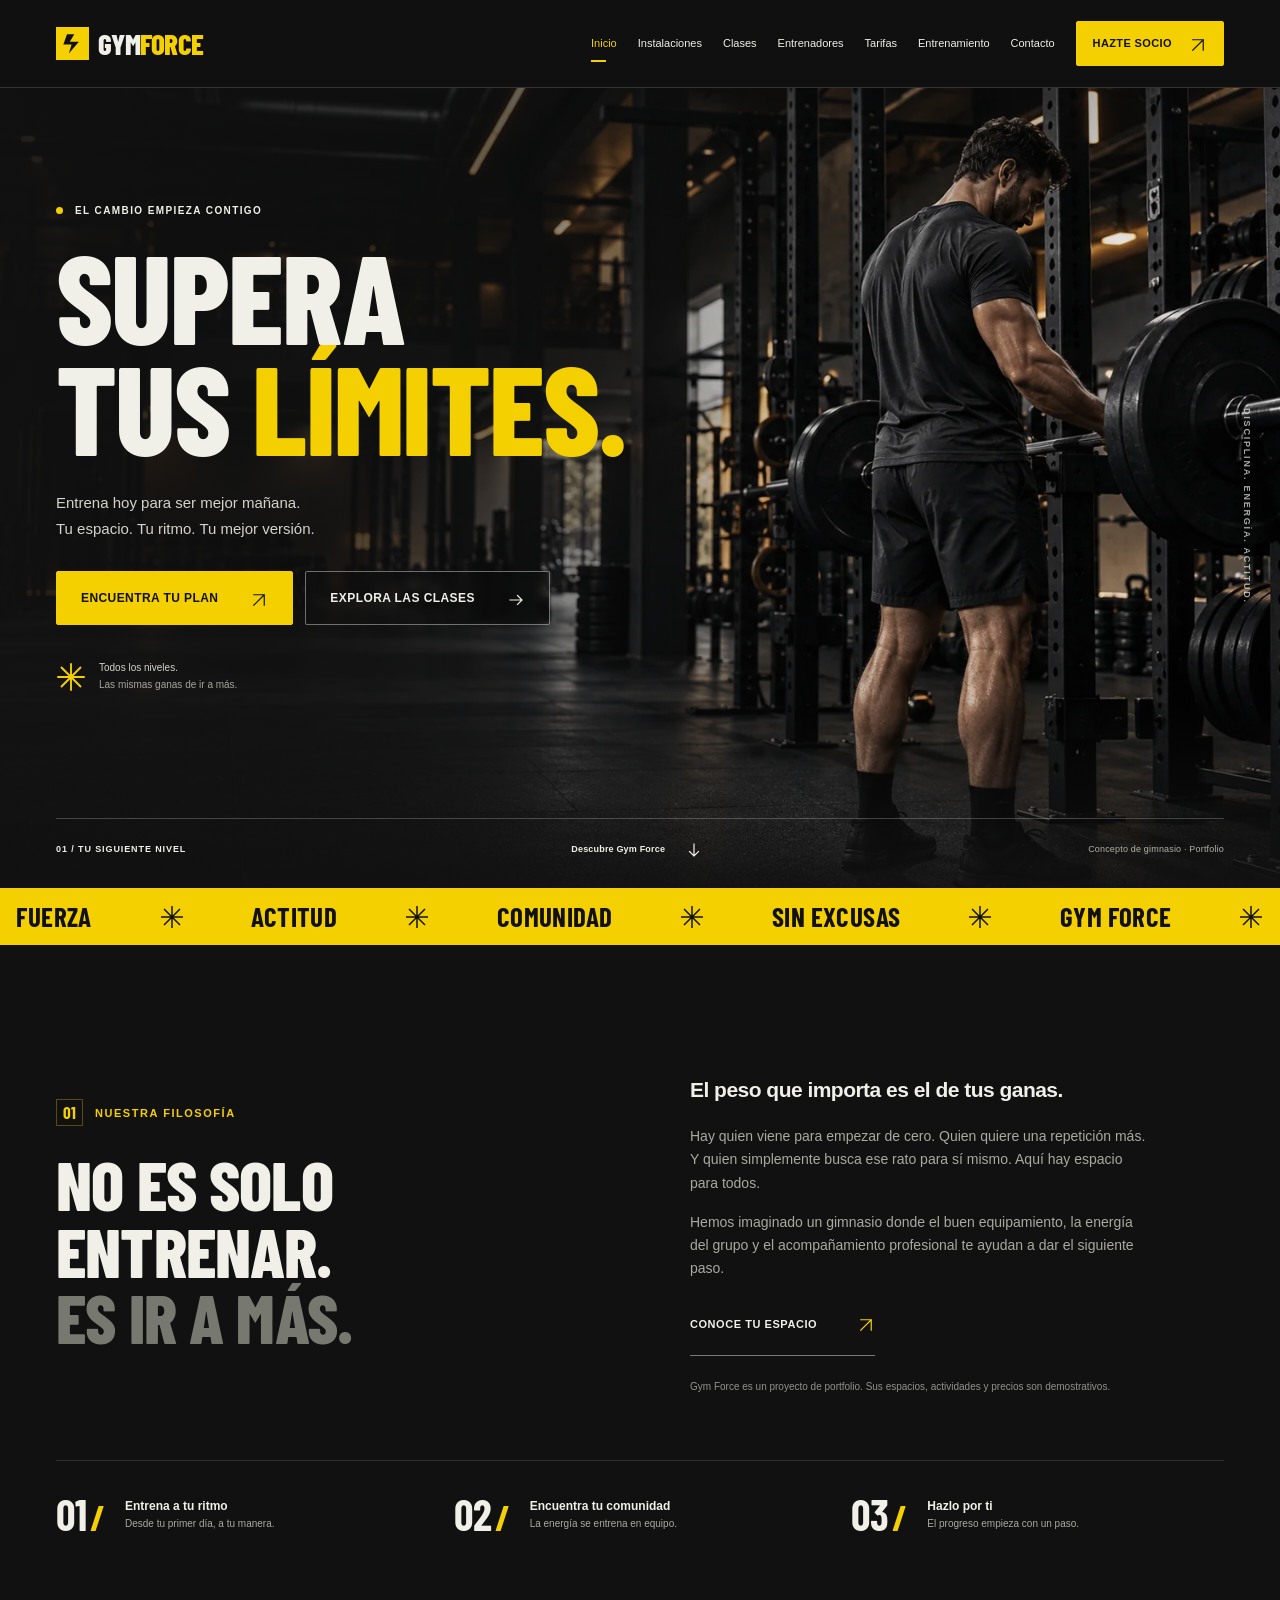
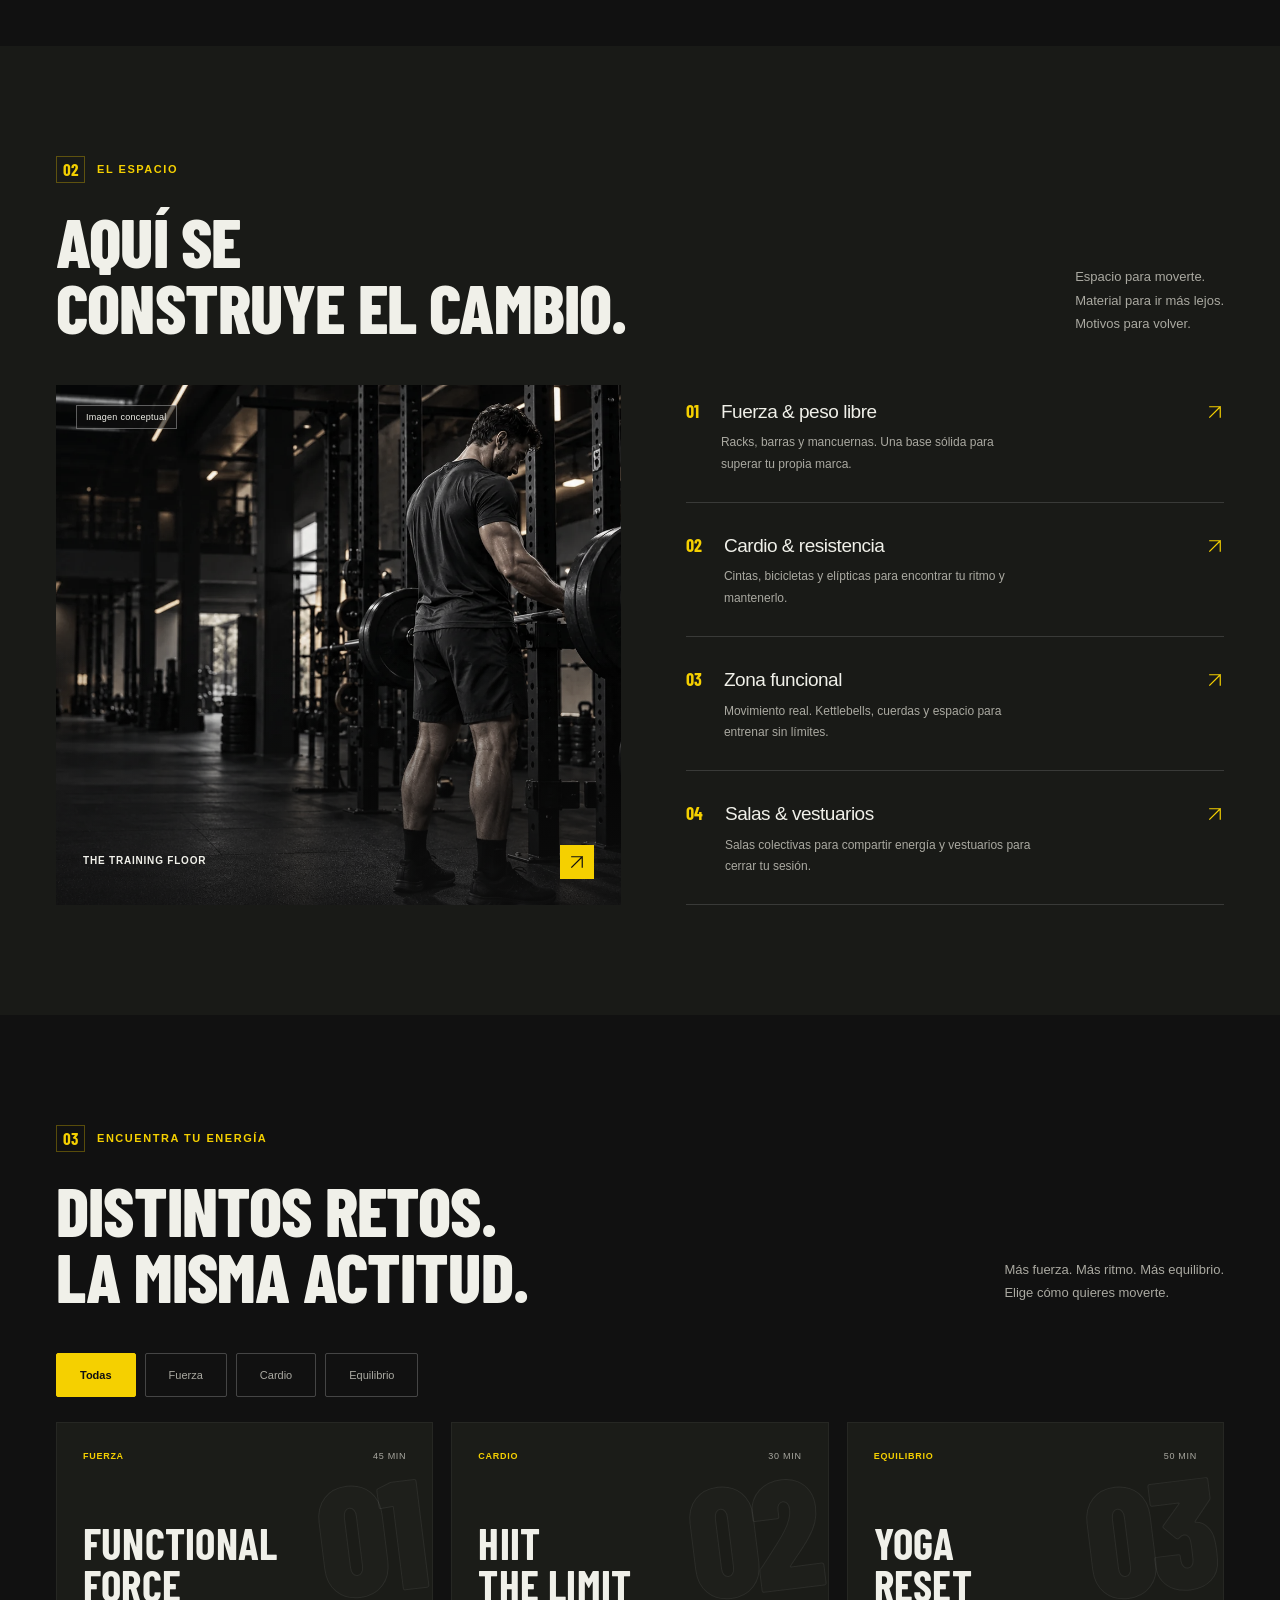
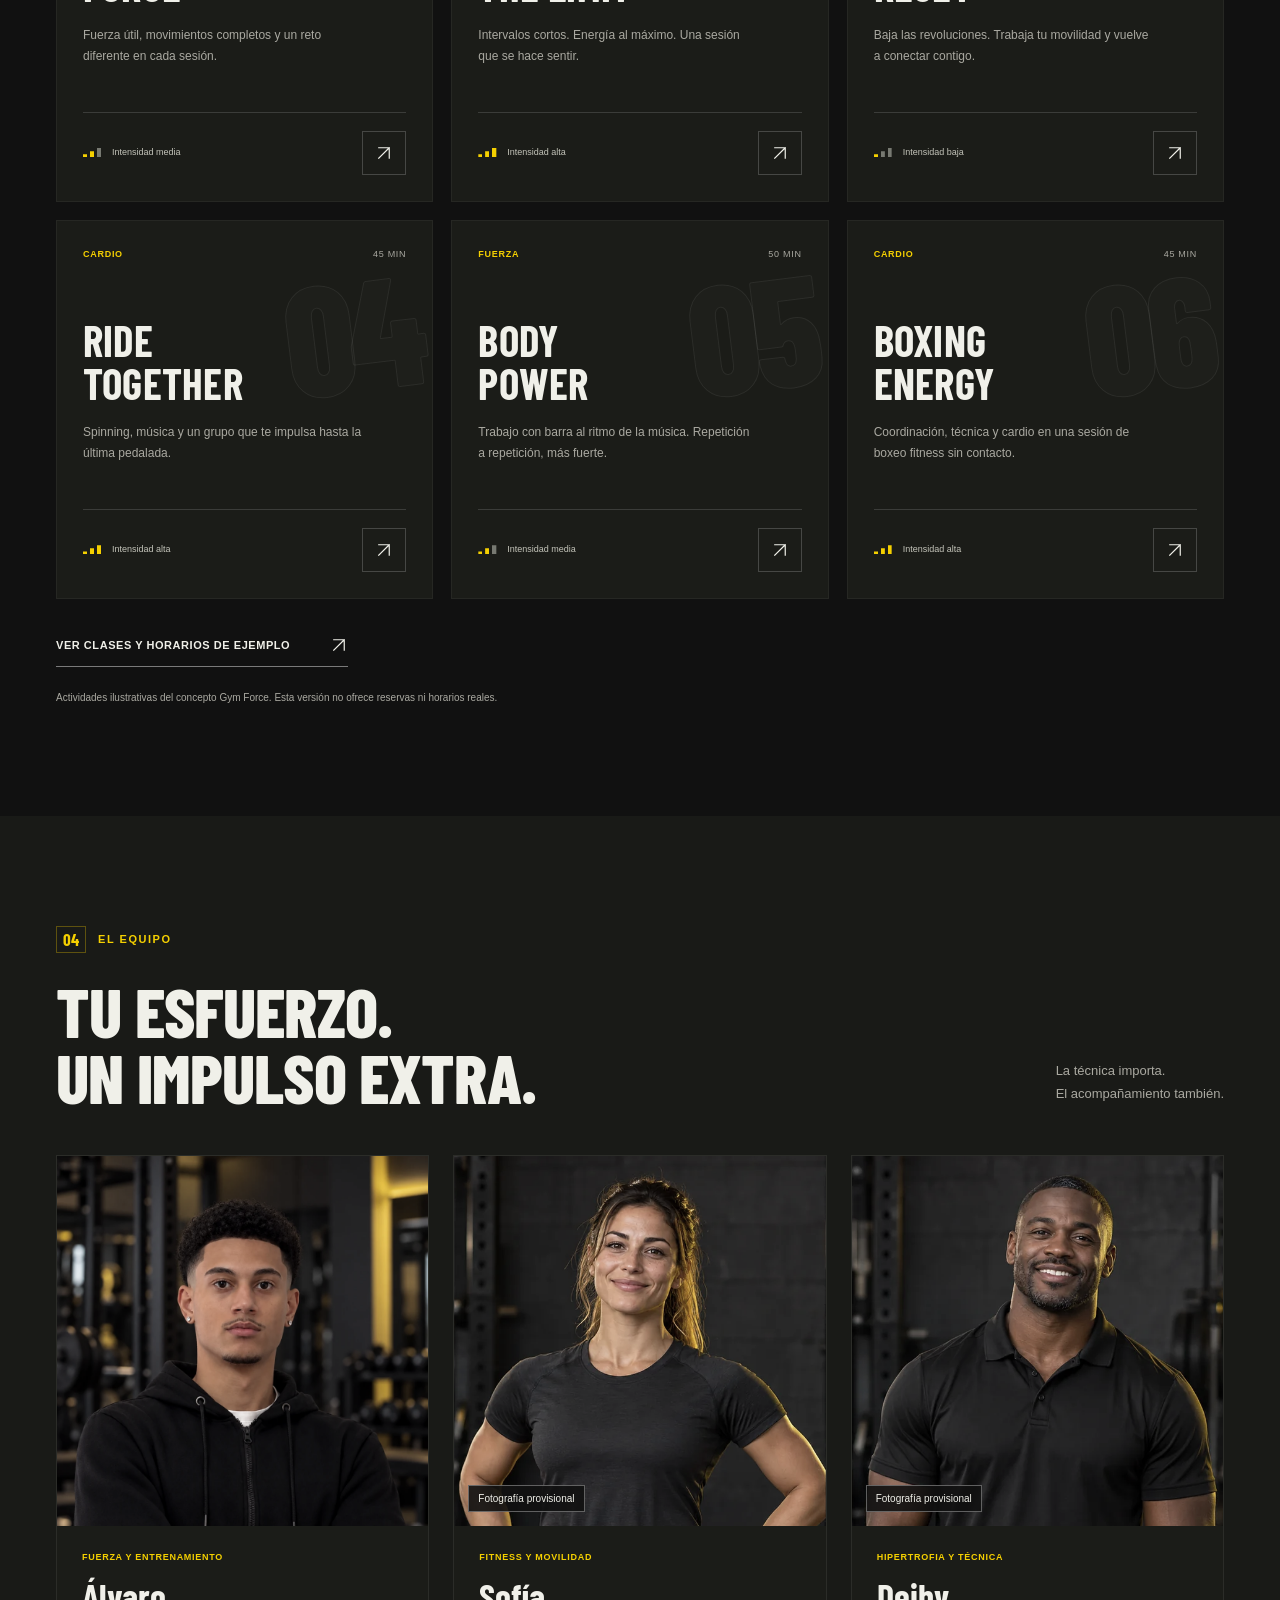
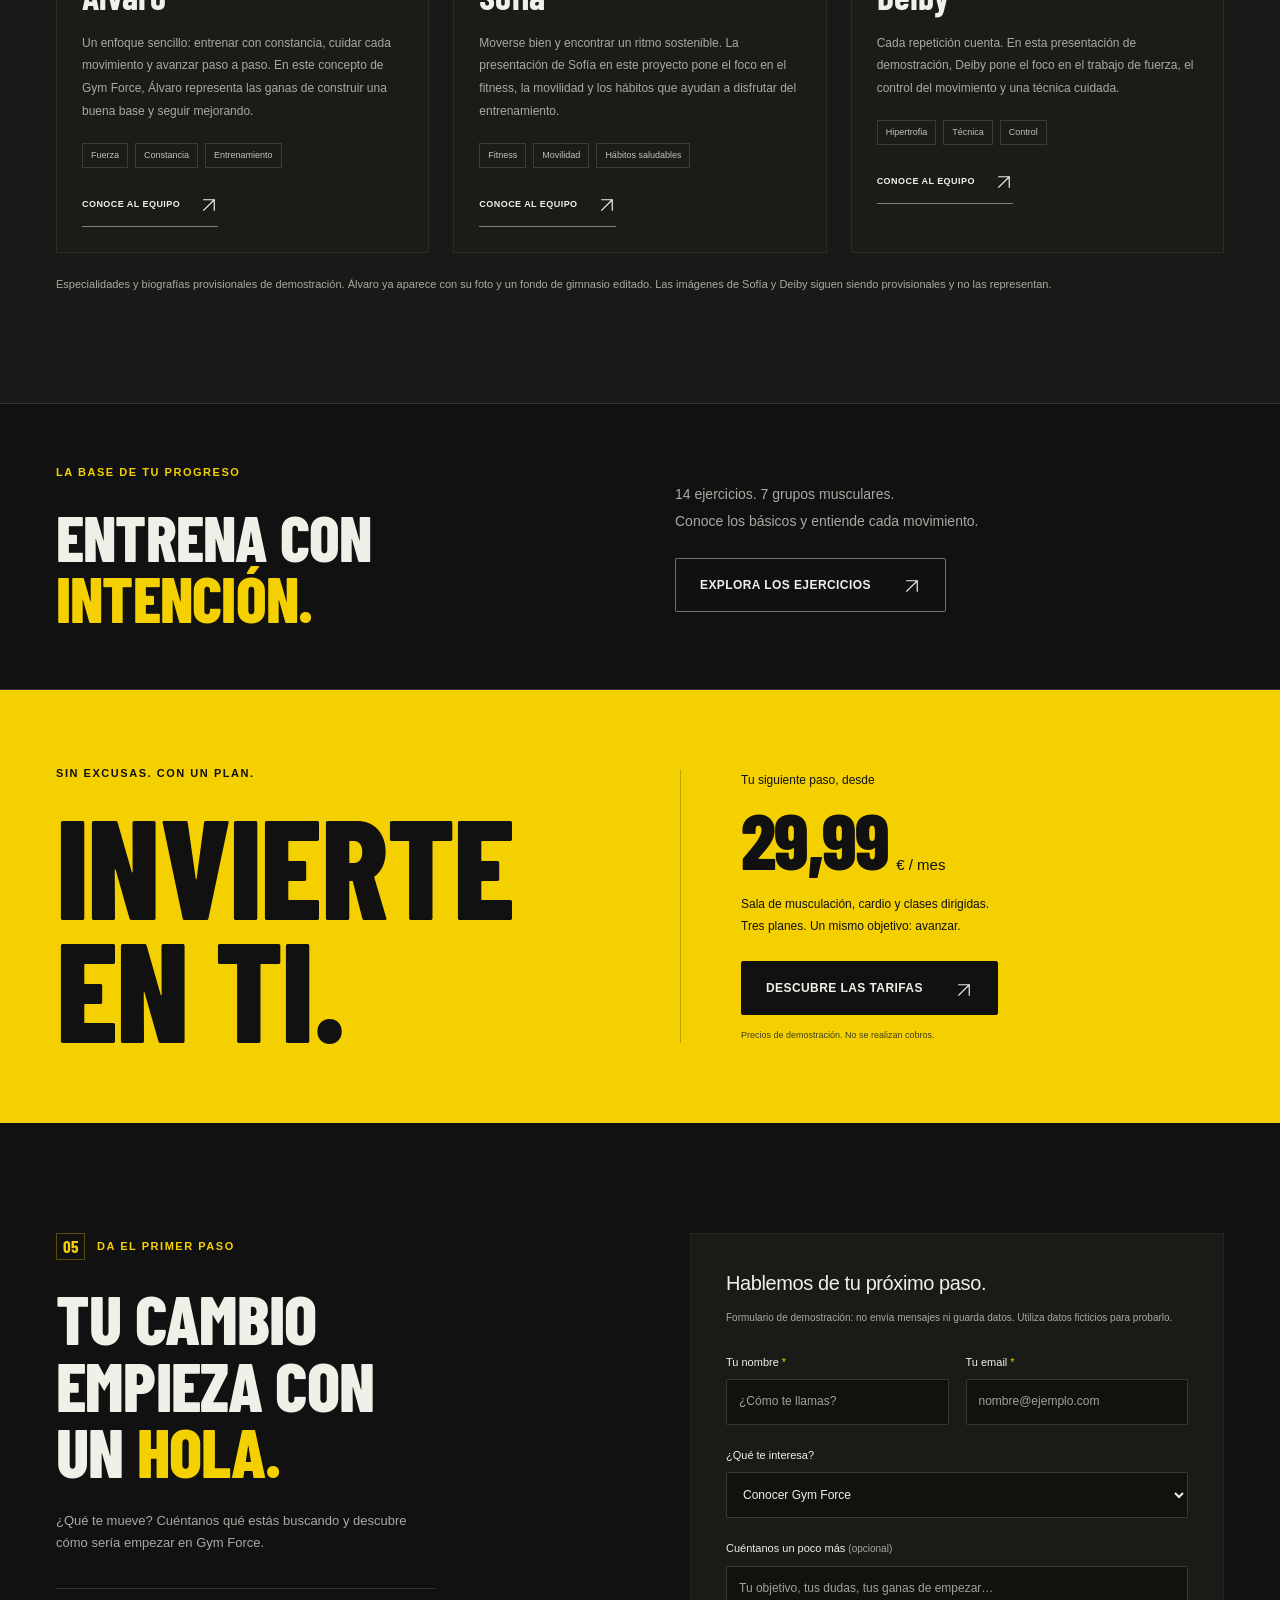
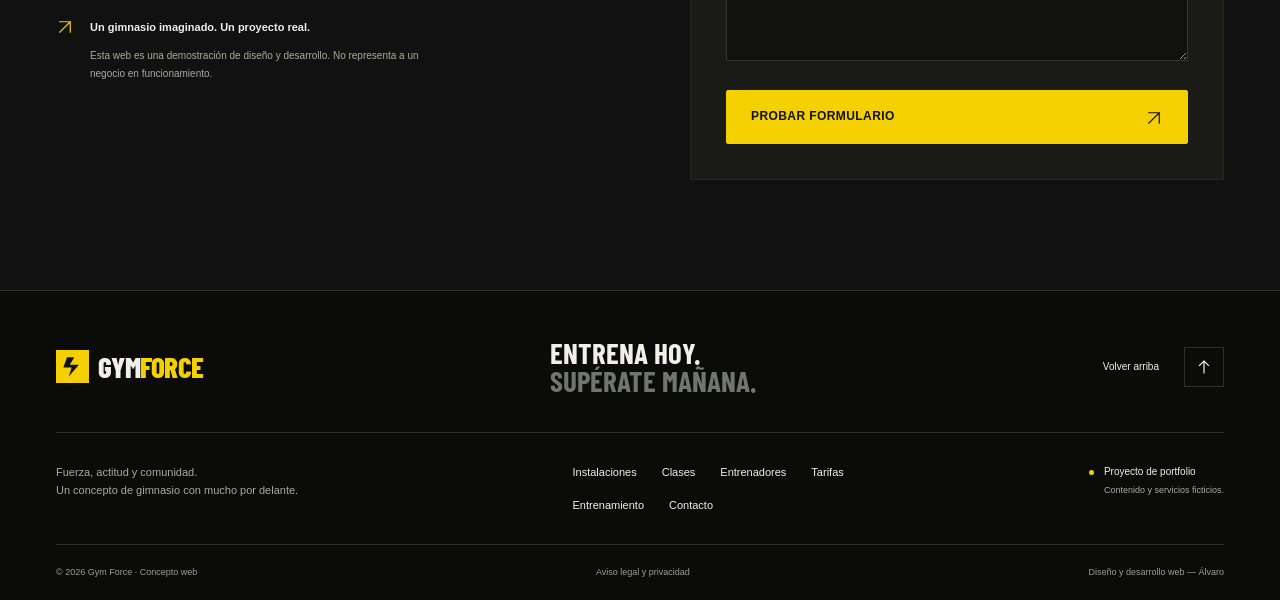
==== commit e3d59002: "Integra la fotografía de Álvaro y reserva el hero para Alex" ====
--- a/index.html
+++ b/index.html
@@ -64,12 +64,15 @@
     </header>
     <main id="contenido">
       <section class="hero" aria-labelledby="hero-title">
-        <picture class="hero-picture"
+        <picture class="hero-picture" data-photo-placeholder="true"
           ><source
             media="(max-width: 600px)"
-            srcset="img/gym-force-hero-mobile.webp" />
+            srcset="img/gym-force-hero-mobile.webp"
+            data-photo-target="img/personas/alex-entrenamiento-mobile.webp" />
           <img
             src="img/gym-force-hero.webp"
+            data-photo-slot="alex-entrenamiento"
+            data-photo-target="img/personas/alex-entrenamiento.webp"
             width="1672"
             height="941"
             alt="Atleta preparándose para levantar una barra en un gimnasio de estética industrial"
@@ -235,8 +238,6 @@
             <div class="space-photo" data-photo-placeholder="true">
               <img
                 src="img/gym-force-hero.webp"
-                data-photo-slot="alex-entrenamiento"
-                data-photo-target="img/personas/alex-entrenamiento.webp"
                 alt="Concepto visual de la zona de fuerza: barras, discos y estructuras de entrenamiento"
                 width="1672"
                 height="941"
@@ -544,19 +545,16 @@
           </div>
           <div class="coach-grid">
             <article class="coach-card">
-              <div class="coach-photo" data-placeholder-panel="0">
+              <div class="coach-photo" style="--portrait-position: center 24%">
                 <img
-                  src="img/coaches.webp"
+                  src="img/personas/alvaro.webp"
                   data-photo-slot="alvaro"
                   data-photo-target="img/personas/alvaro.webp"
-                  alt="Fotografía provisional de un modelo generado; no representa a Álvaro"
-                  width="1800"
-                  height="720"
+                  alt="Álvaro con sudadera negra y brazos cruzados, con fondo de gimnasio editado"
+                  width="960"
+                  height="1278"
                   loading="lazy"
                 />
-                <span class="photo-placeholder-label"
-                  >Fotografía provisional</span
-                >
               </div>
               <div class="coach-copy">
                 <p class="eyebrow">Fuerza y entrenamiento</p>
@@ -649,9 +647,9 @@
             </article>
           </div>
           <p class="context-note">
-            Especialidades y biografías provisionales de demostración. Las
-            fotografías actuales no representan a Álvaro, Sofía o Deiby; se
-            sustituirán cuando se reciban las imágenes reales.
+            Especialidades y biografías provisionales de demostración. Álvaro ya
+            aparece con su foto y un fondo de gimnasio editado. Las imágenes de
+            Sofía y Deiby siguen siendo provisionales y no las representan.
           </p>
         </div>
       </section>
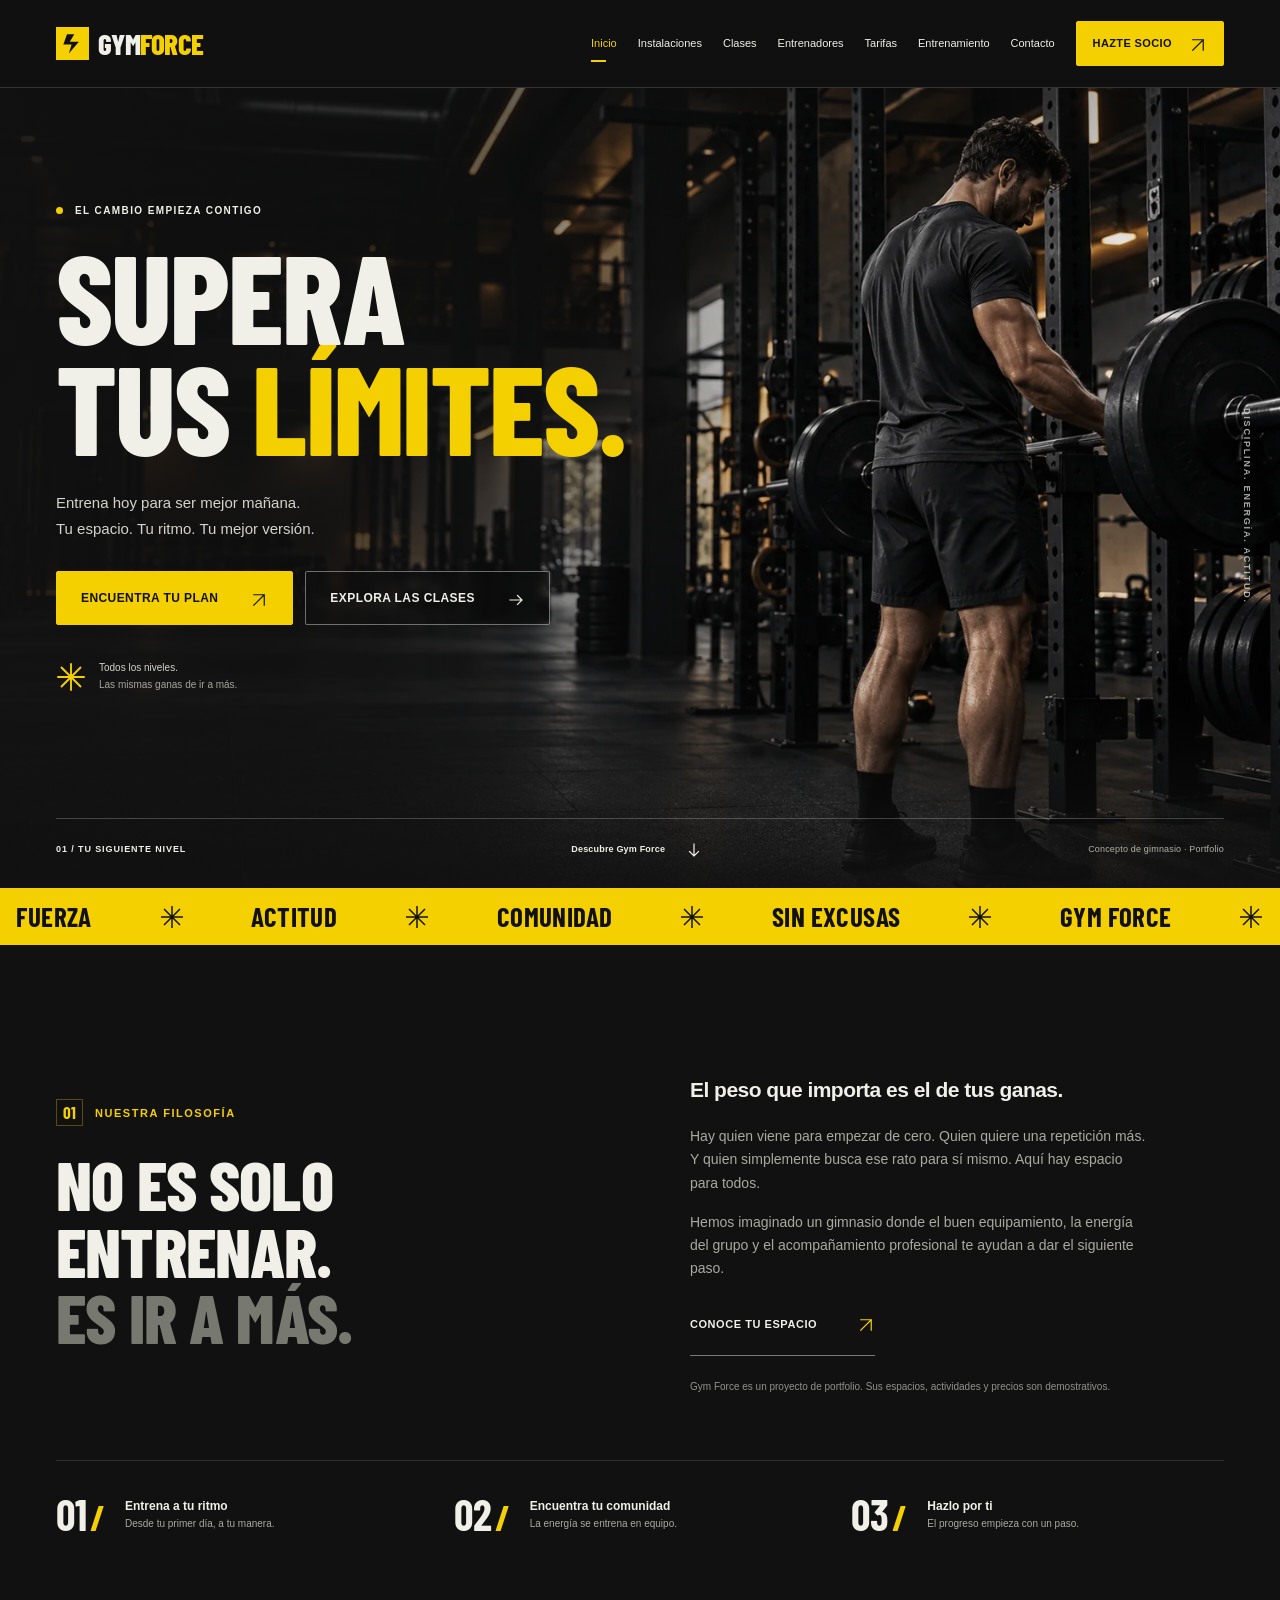
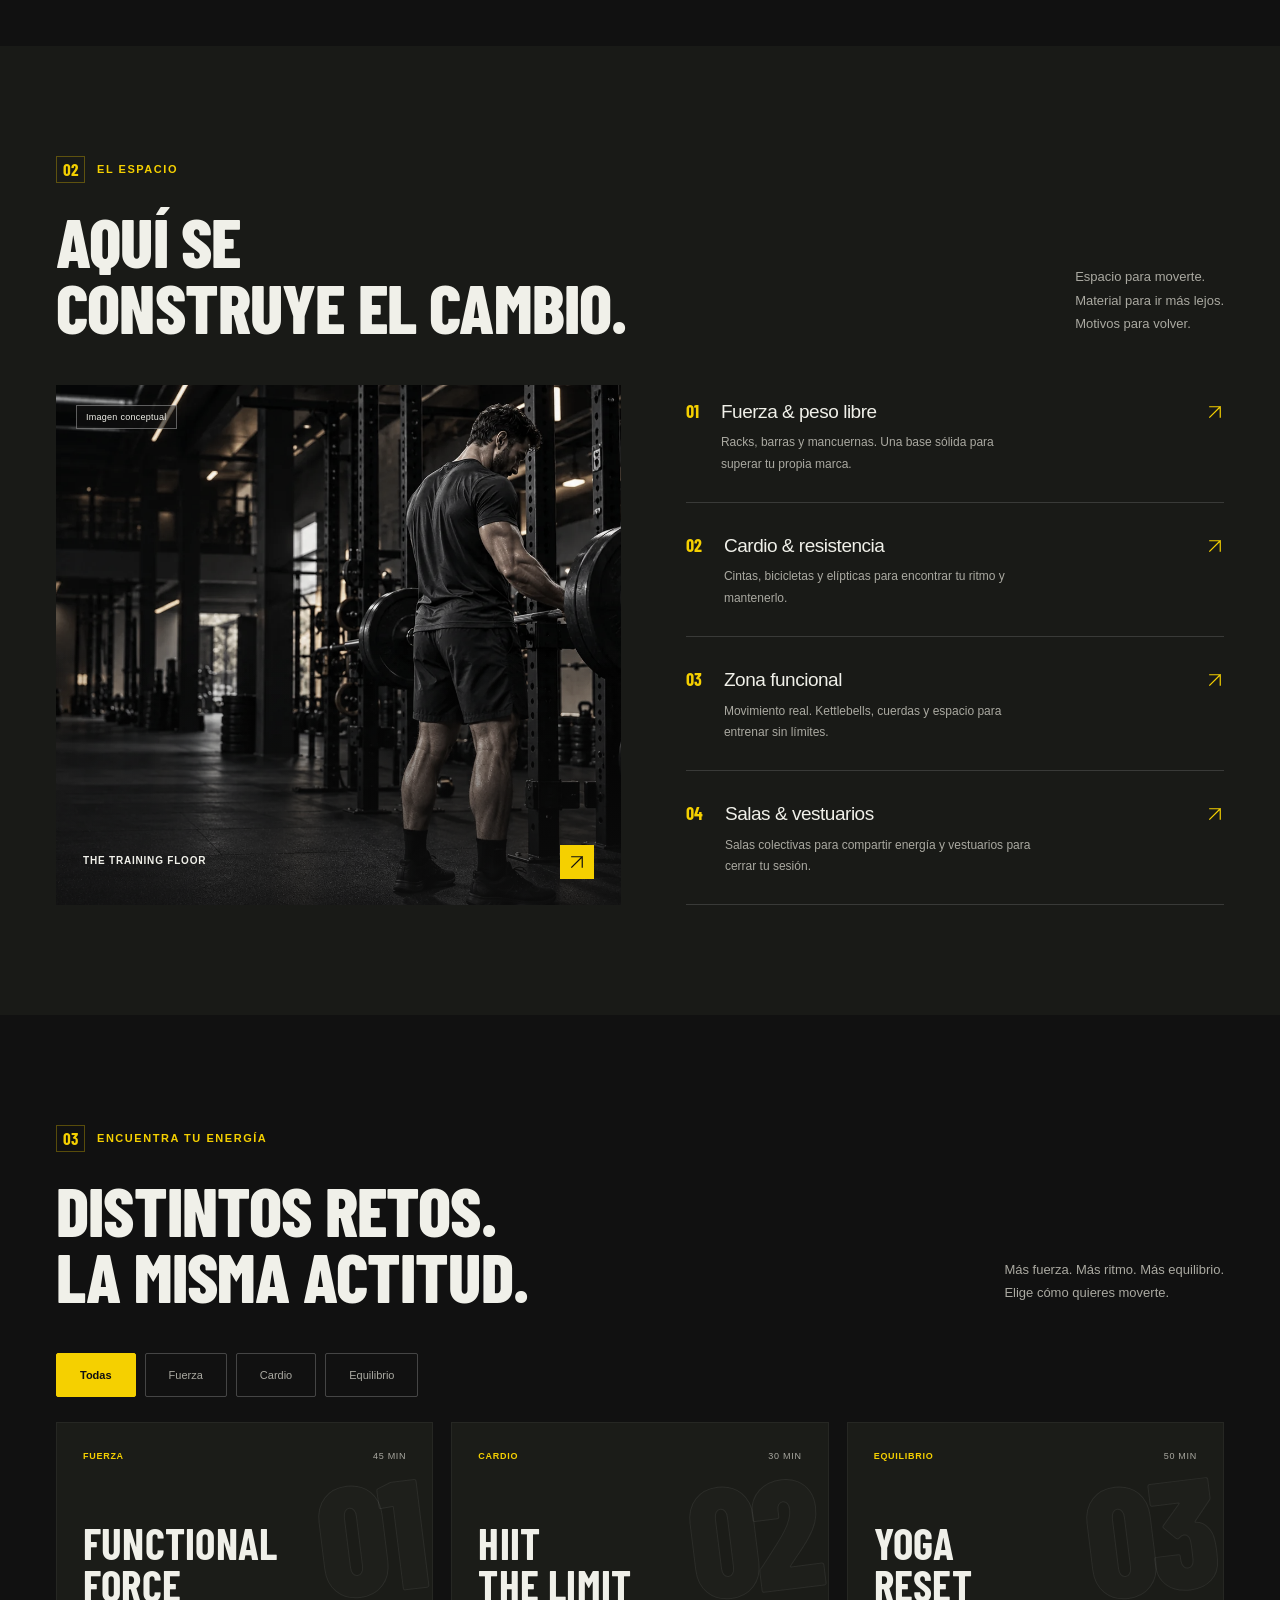
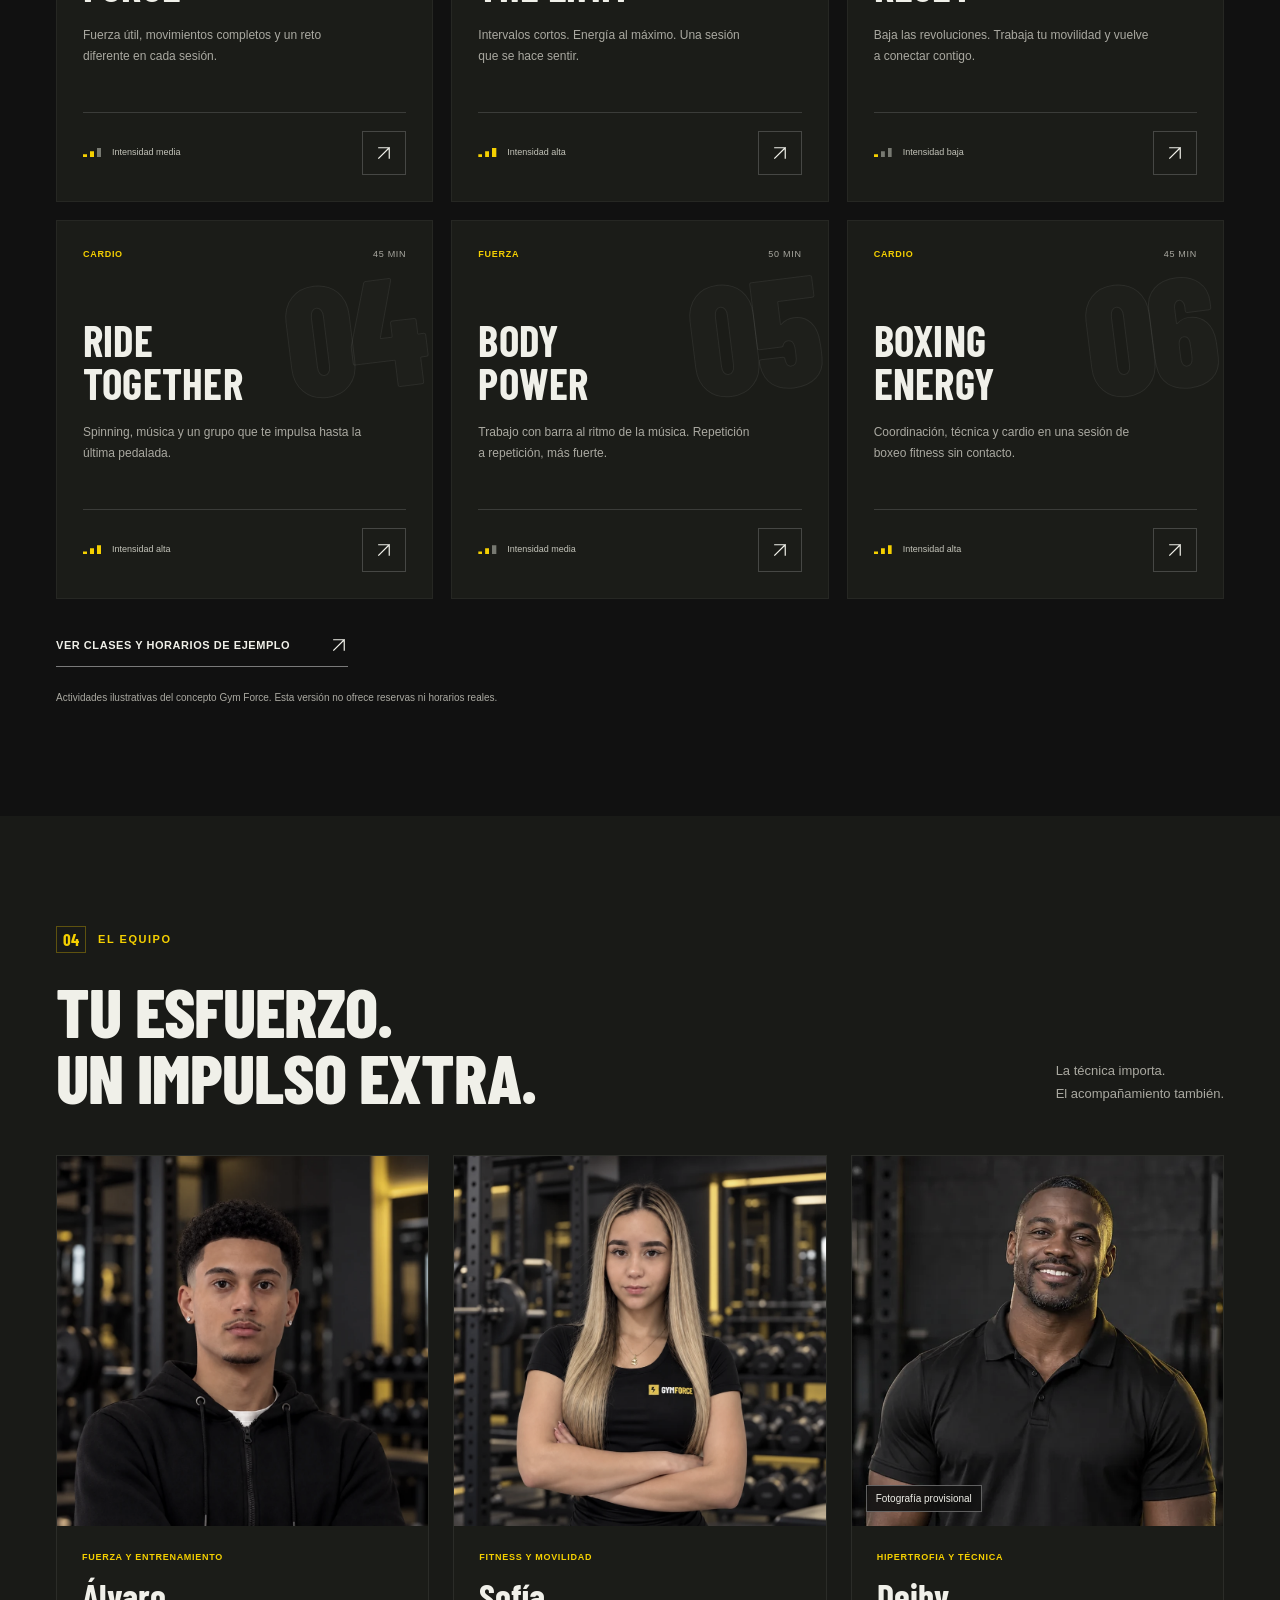
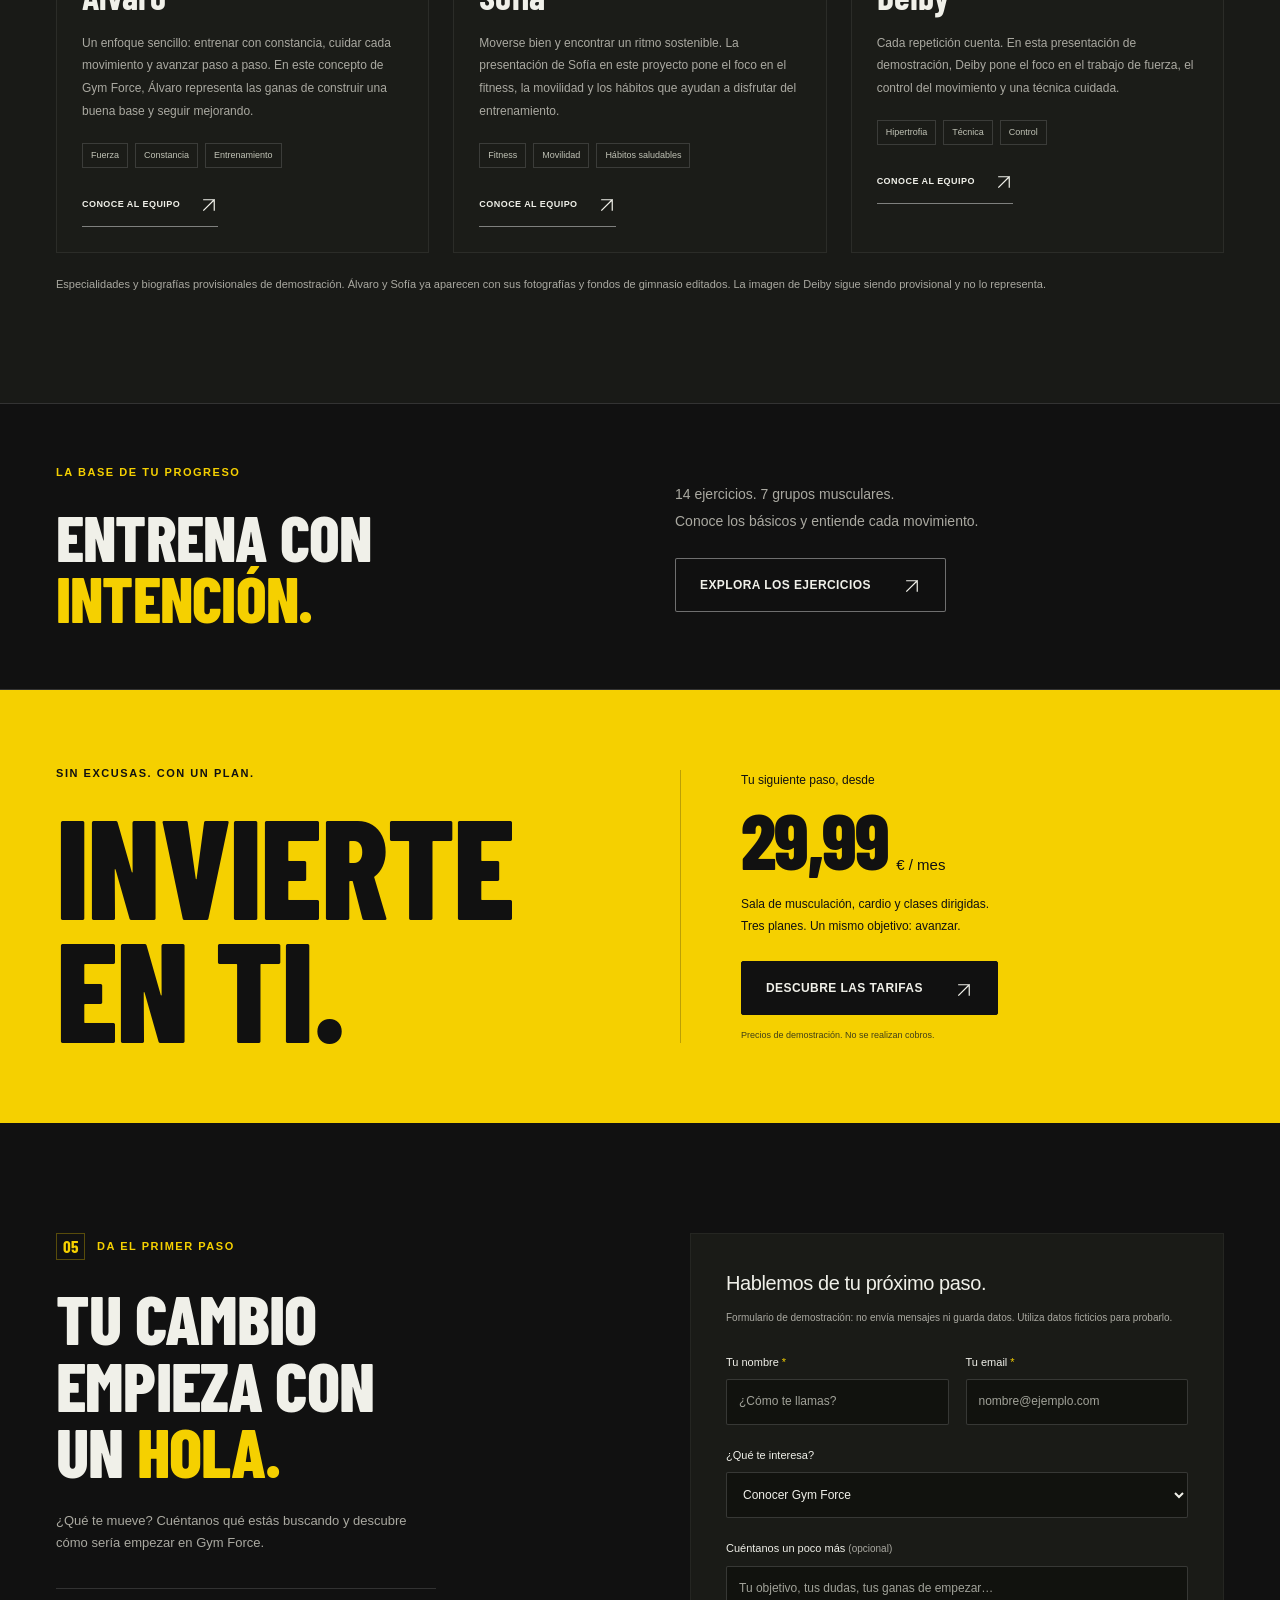
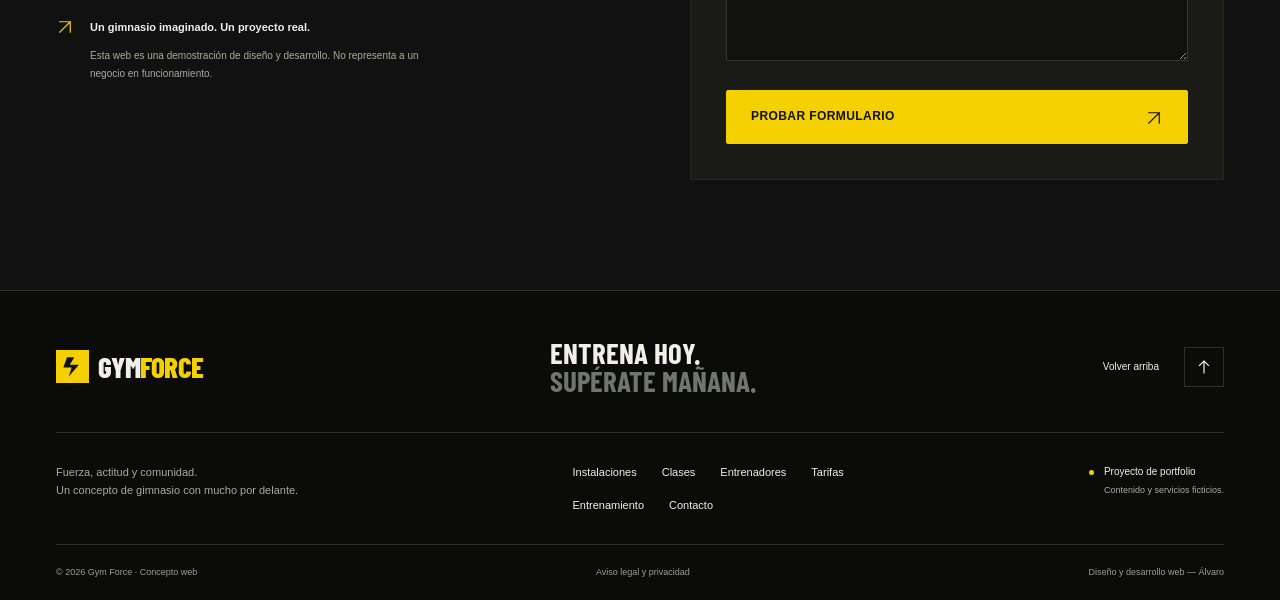
==== commit fe8a9742: "Integra la fotografía de Sofía con fondo de gimnasio" ====
--- a/index.html
+++ b/index.html
@@ -577,19 +577,16 @@
               </div>
             </article>
             <article class="coach-card">
-              <div class="coach-photo" data-placeholder-panel="1">
+              <div class="coach-photo" style="--portrait-position: center top">
                 <img
-                  src="img/coaches.webp"
+                  src="img/personas/sofia.webp"
                   data-photo-slot="sofia"
                   data-photo-target="img/personas/sofia.webp"
-                  alt="Fotografía provisional de un modelo generado; no representa a Sofía"
-                  width="1800"
-                  height="720"
+                  alt="Sofía con camiseta Gym Force y brazos cruzados, con fondo de gimnasio editado"
+                  width="960"
+                  height="1200"
                   loading="lazy"
                 />
-                <span class="photo-placeholder-label"
-                  >Fotografía provisional</span
-                >
               </div>
               <div class="coach-copy">
                 <p class="eyebrow">Fitness y movilidad</p>
@@ -647,9 +644,9 @@
             </article>
           </div>
           <p class="context-note">
-            Especialidades y biografías provisionales de demostración. Álvaro ya
-            aparece con su foto y un fondo de gimnasio editado. Las imágenes de
-            Sofía y Deiby siguen siendo provisionales y no las representan.
+            Especialidades y biografías provisionales de demostración. Álvaro y
+            Sofía ya aparecen con sus fotografías y fondos de gimnasio editados.
+            La imagen de Deiby sigue siendo provisional y no lo representa.
           </p>
         </div>
       </section>
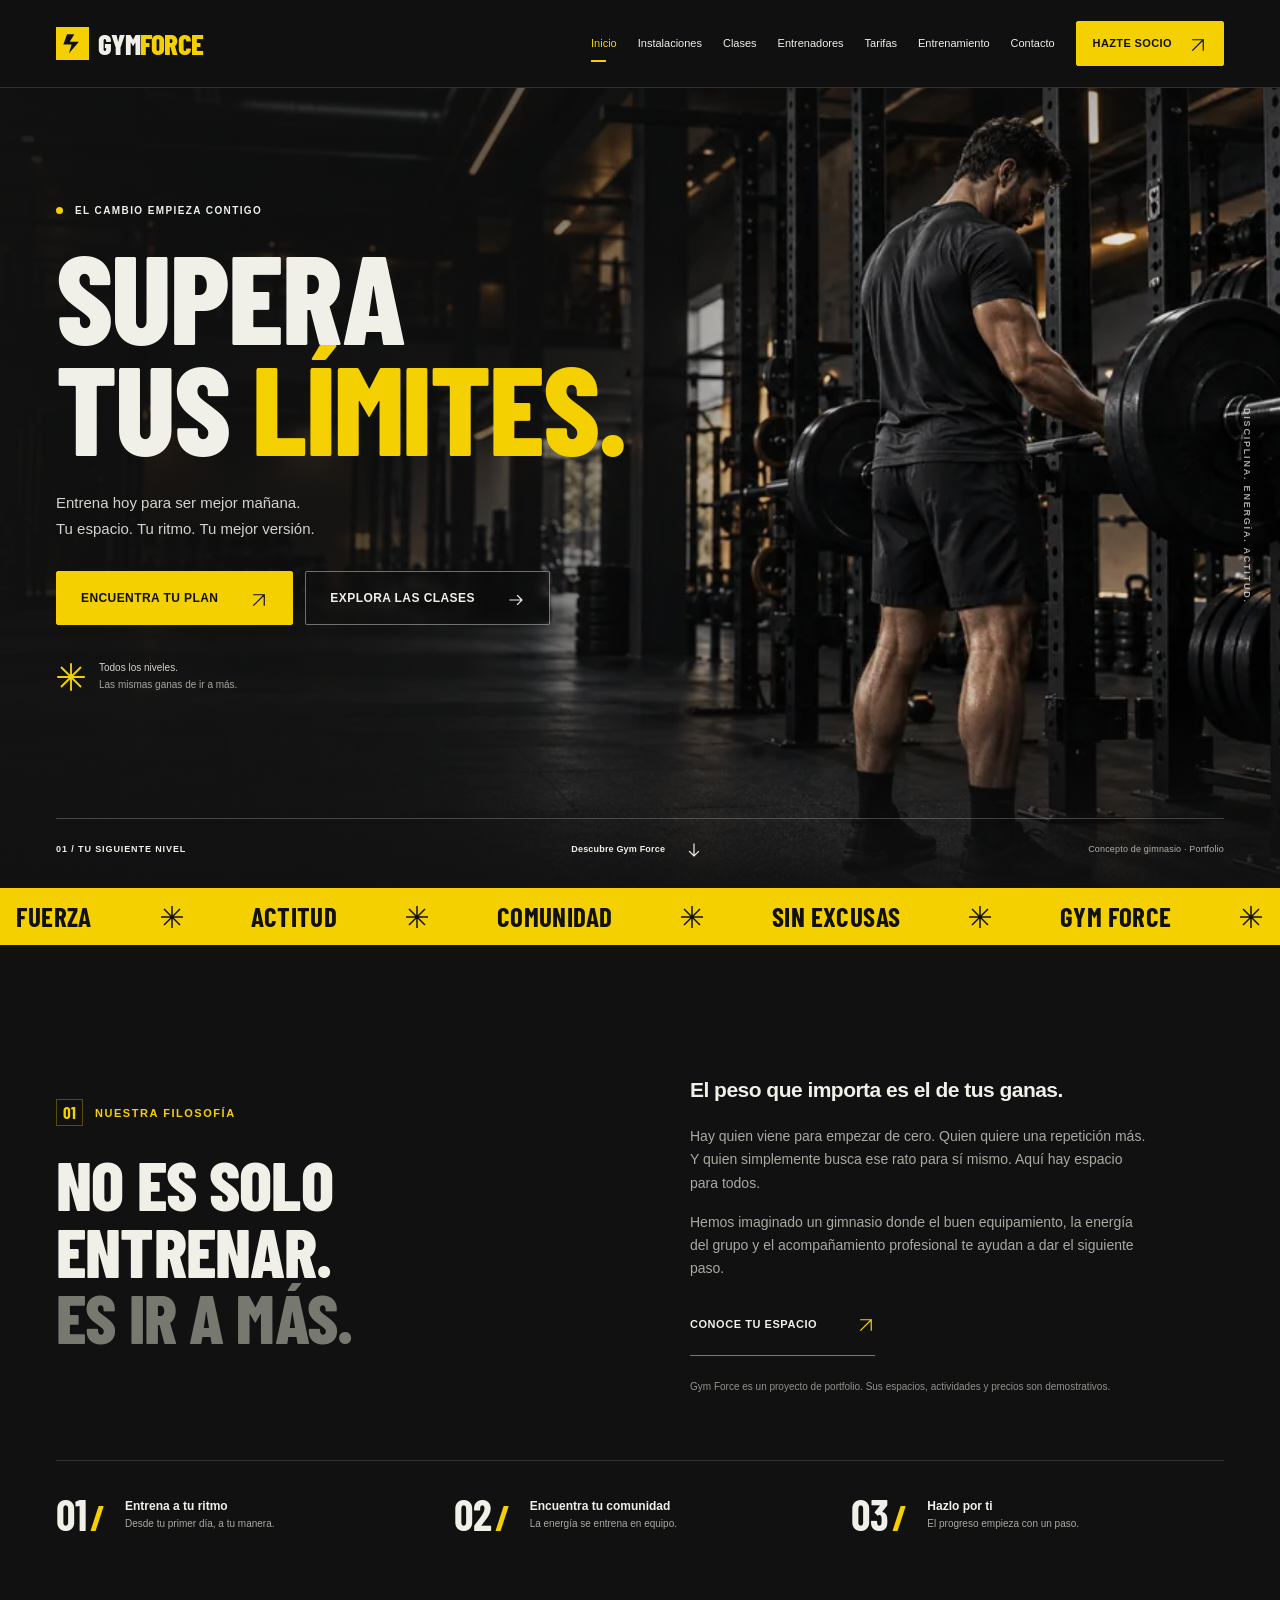
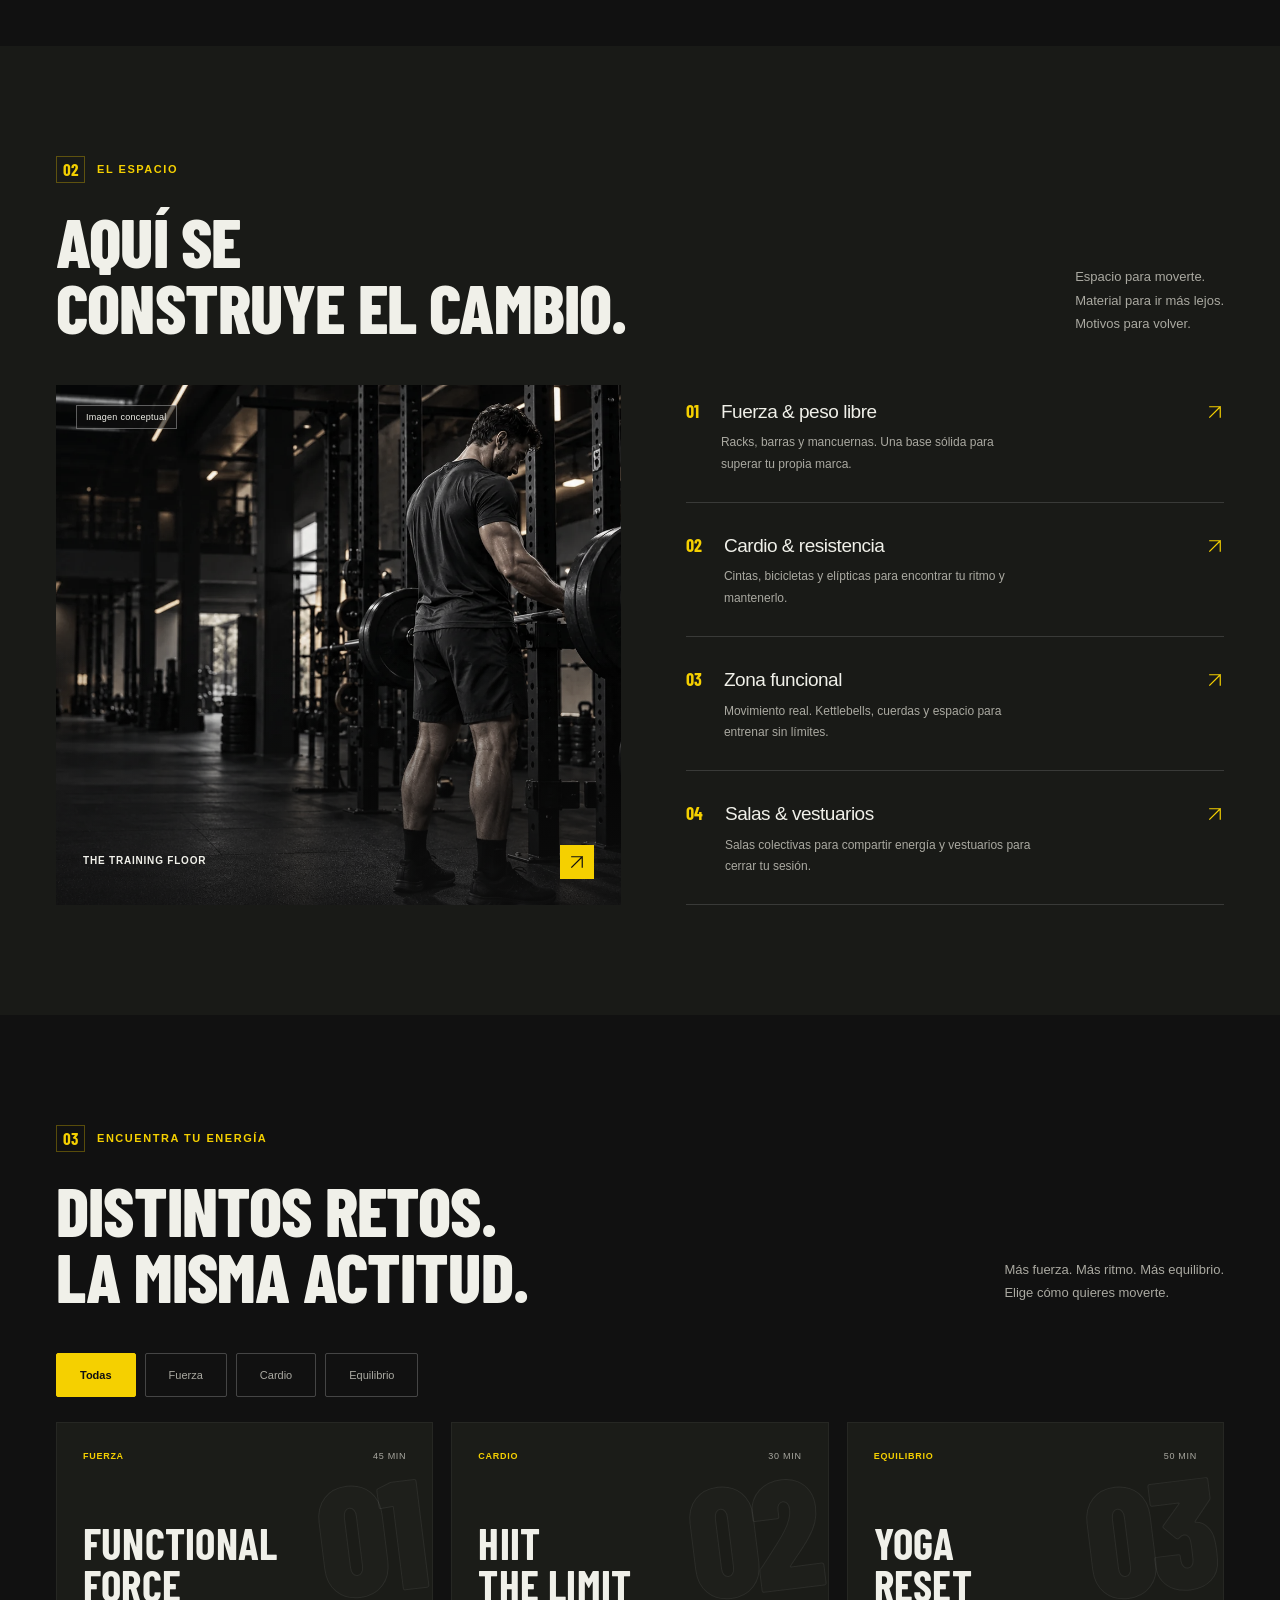
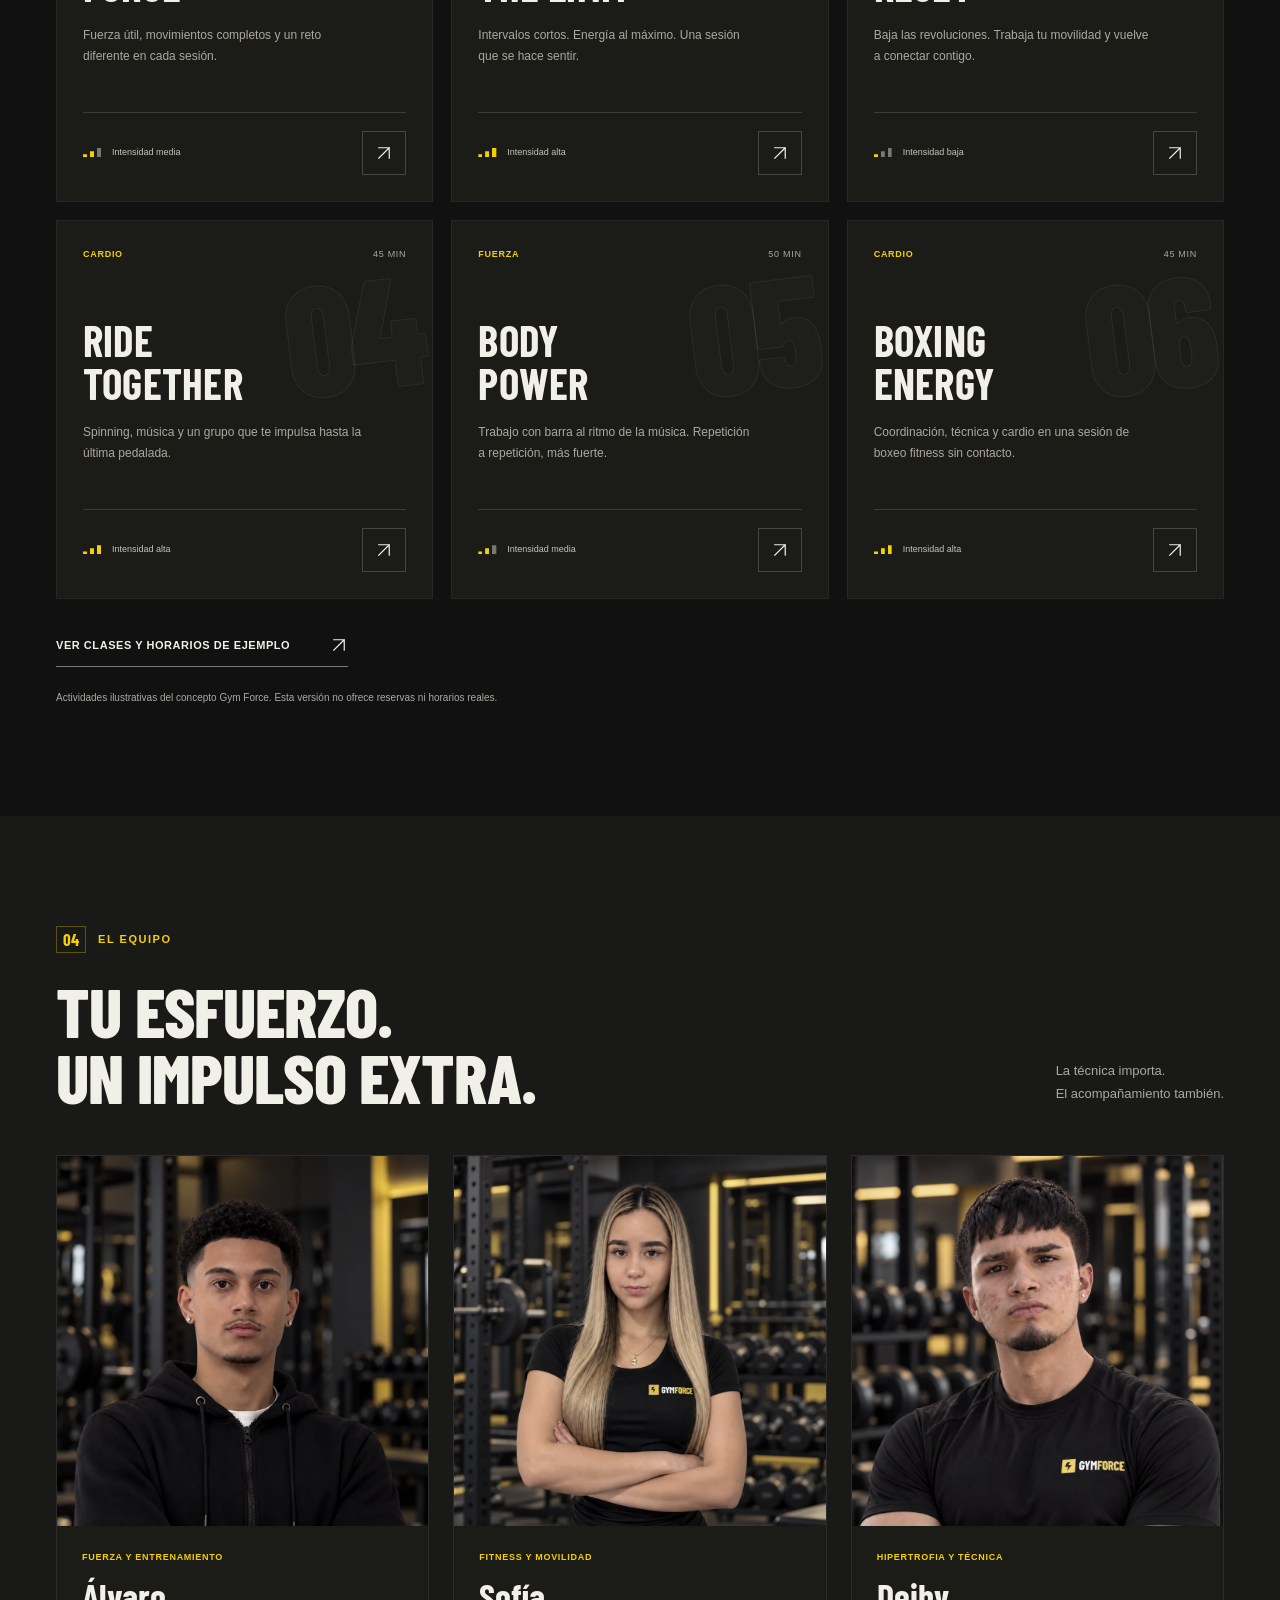
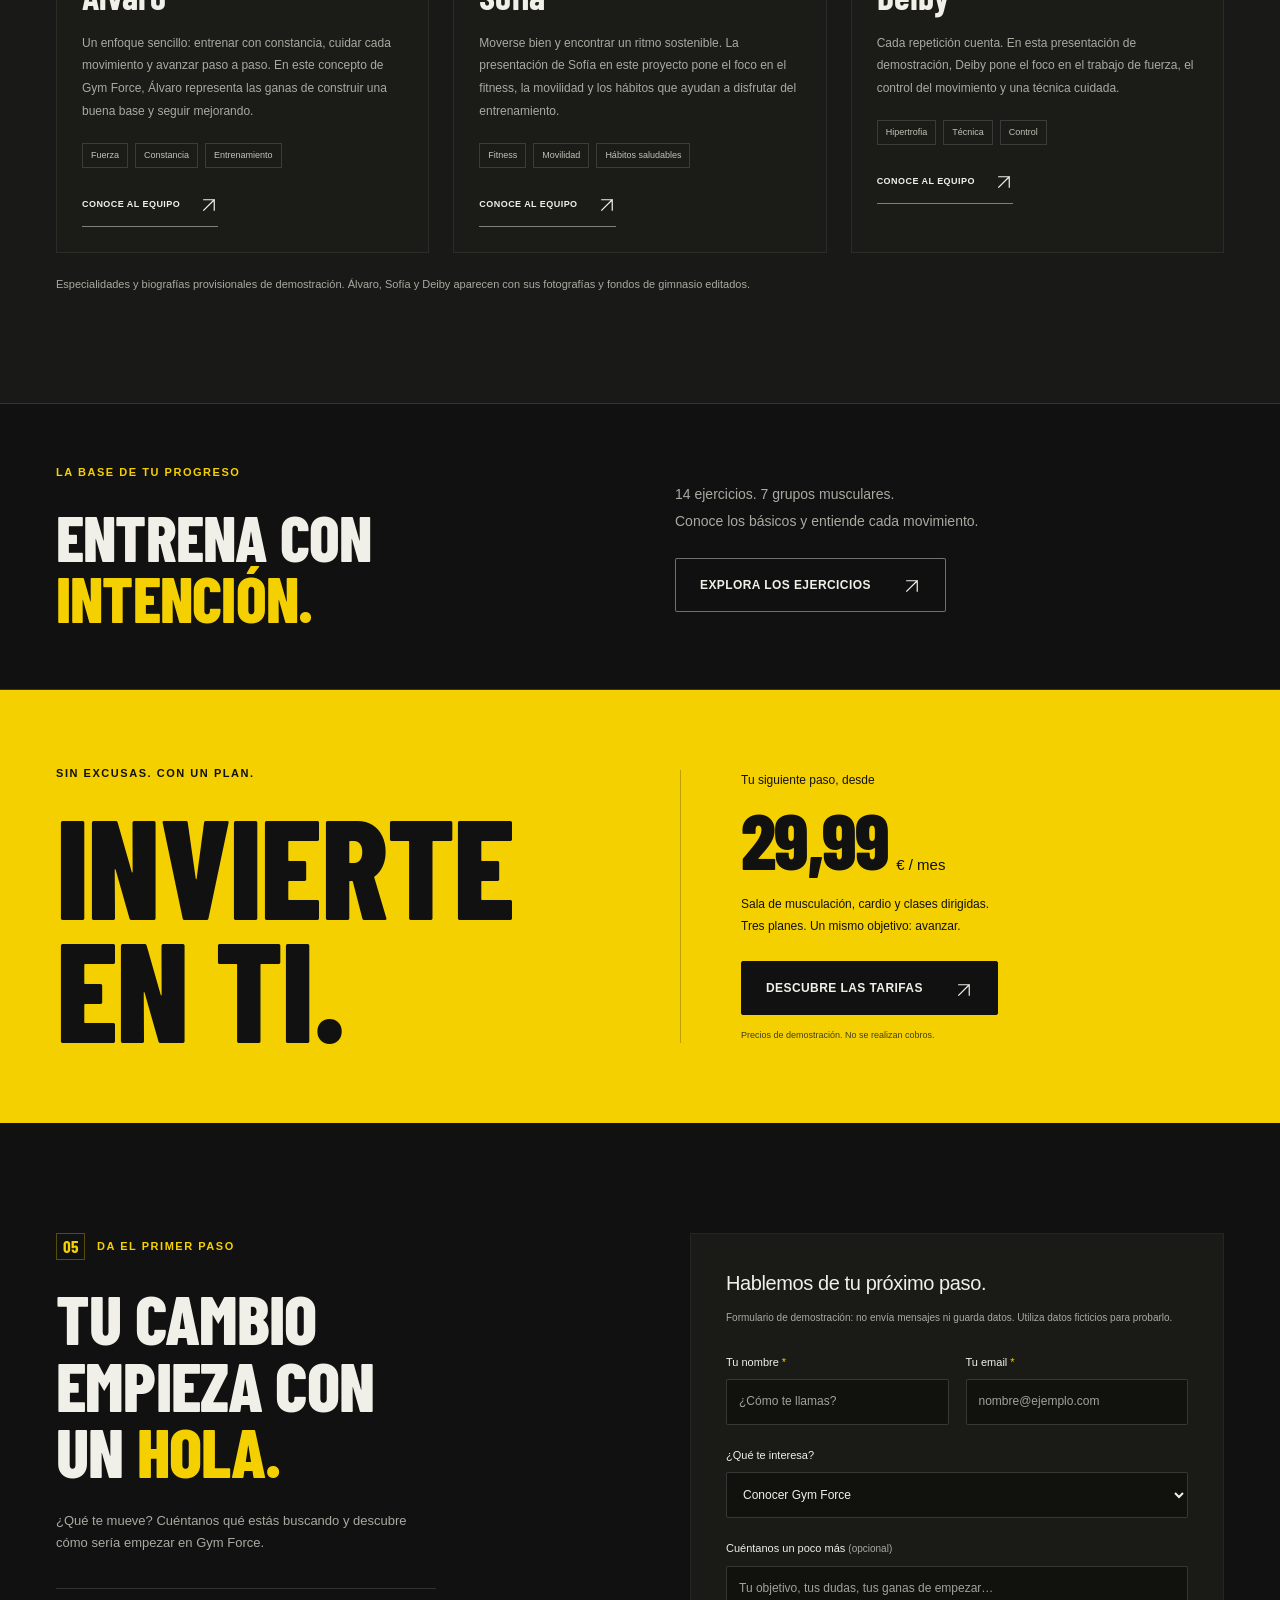
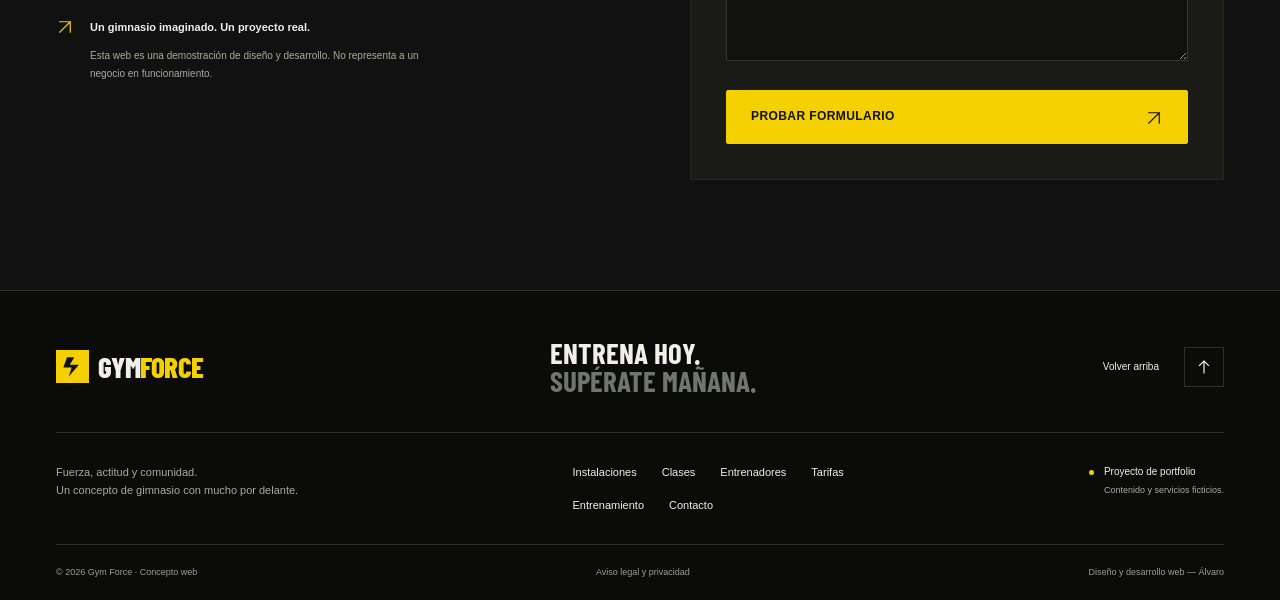
==== commit 820cc33b: "Integra la fotografía de Deiby en el equipo de Gym Force" ====
--- a/index.html
+++ b/index.html
@@ -609,19 +609,16 @@
               </div>
             </article>
             <article class="coach-card">
-              <div class="coach-photo" data-placeholder-panel="2">
+              <div class="coach-photo" style="--portrait-position: center top">
                 <img
-                  src="img/coaches.webp"
+                  src="img/personas/deiby.webp"
                   data-photo-slot="deiby"
                   data-photo-target="img/personas/deiby.webp"
-                  alt="Fotografía provisional de un modelo generado; no representa a Deiby"
-                  width="1800"
-                  height="720"
+                  alt="Deiby con camiseta Gym Force y brazos cruzados, con fondo de gimnasio editado"
+                  width="960"
+                  height="1200"
                   loading="lazy"
                 />
-                <span class="photo-placeholder-label"
-                  >Fotografía provisional</span
-                >
               </div>
               <div class="coach-copy">
                 <p class="eyebrow">Hipertrofia y técnica</p>
@@ -644,9 +641,9 @@
             </article>
           </div>
           <p class="context-note">
-            Especialidades y biografías provisionales de demostración. Álvaro y
-            Sofía ya aparecen con sus fotografías y fondos de gimnasio editados.
-            La imagen de Deiby sigue siendo provisional y no lo representa.
+            Especialidades y biografías provisionales de demostración. Álvaro,
+            Sofía y Deiby aparecen con sus fotografías y fondos de gimnasio
+            editados.
           </p>
         </div>
       </section>
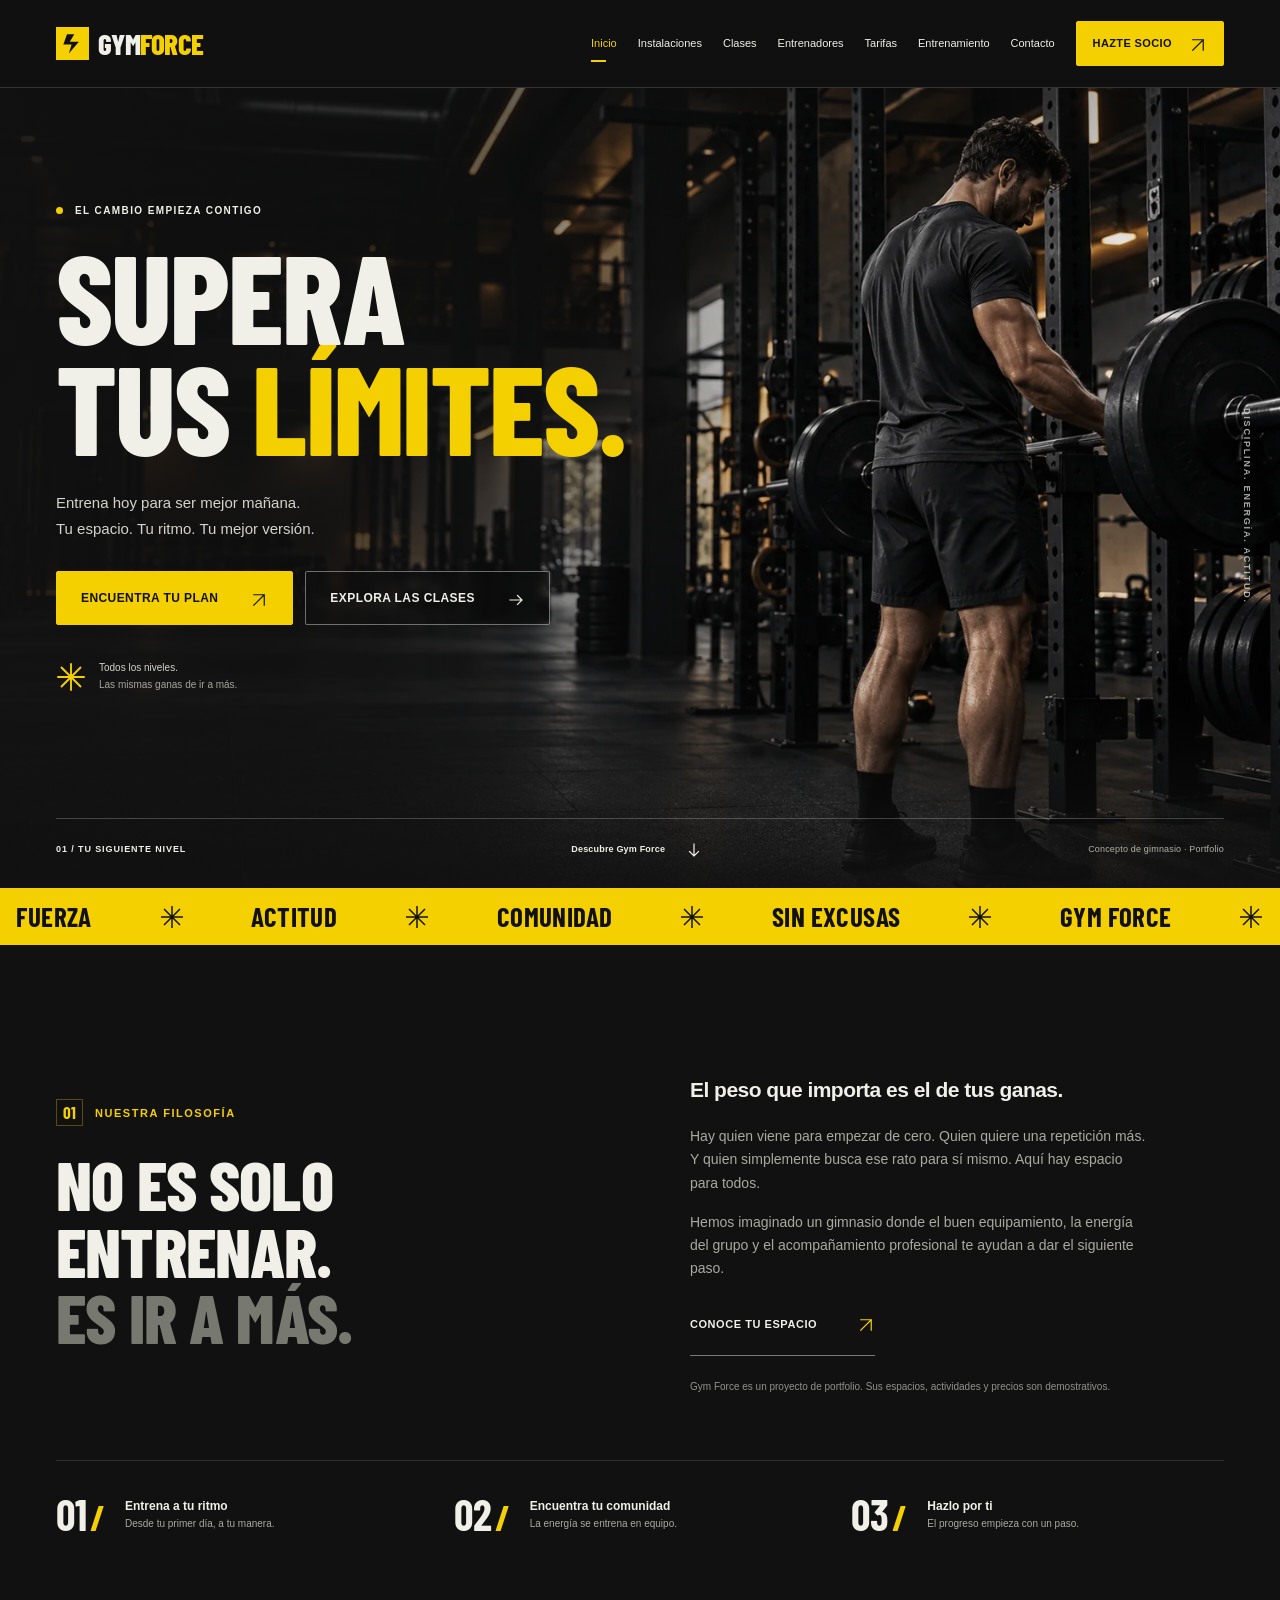
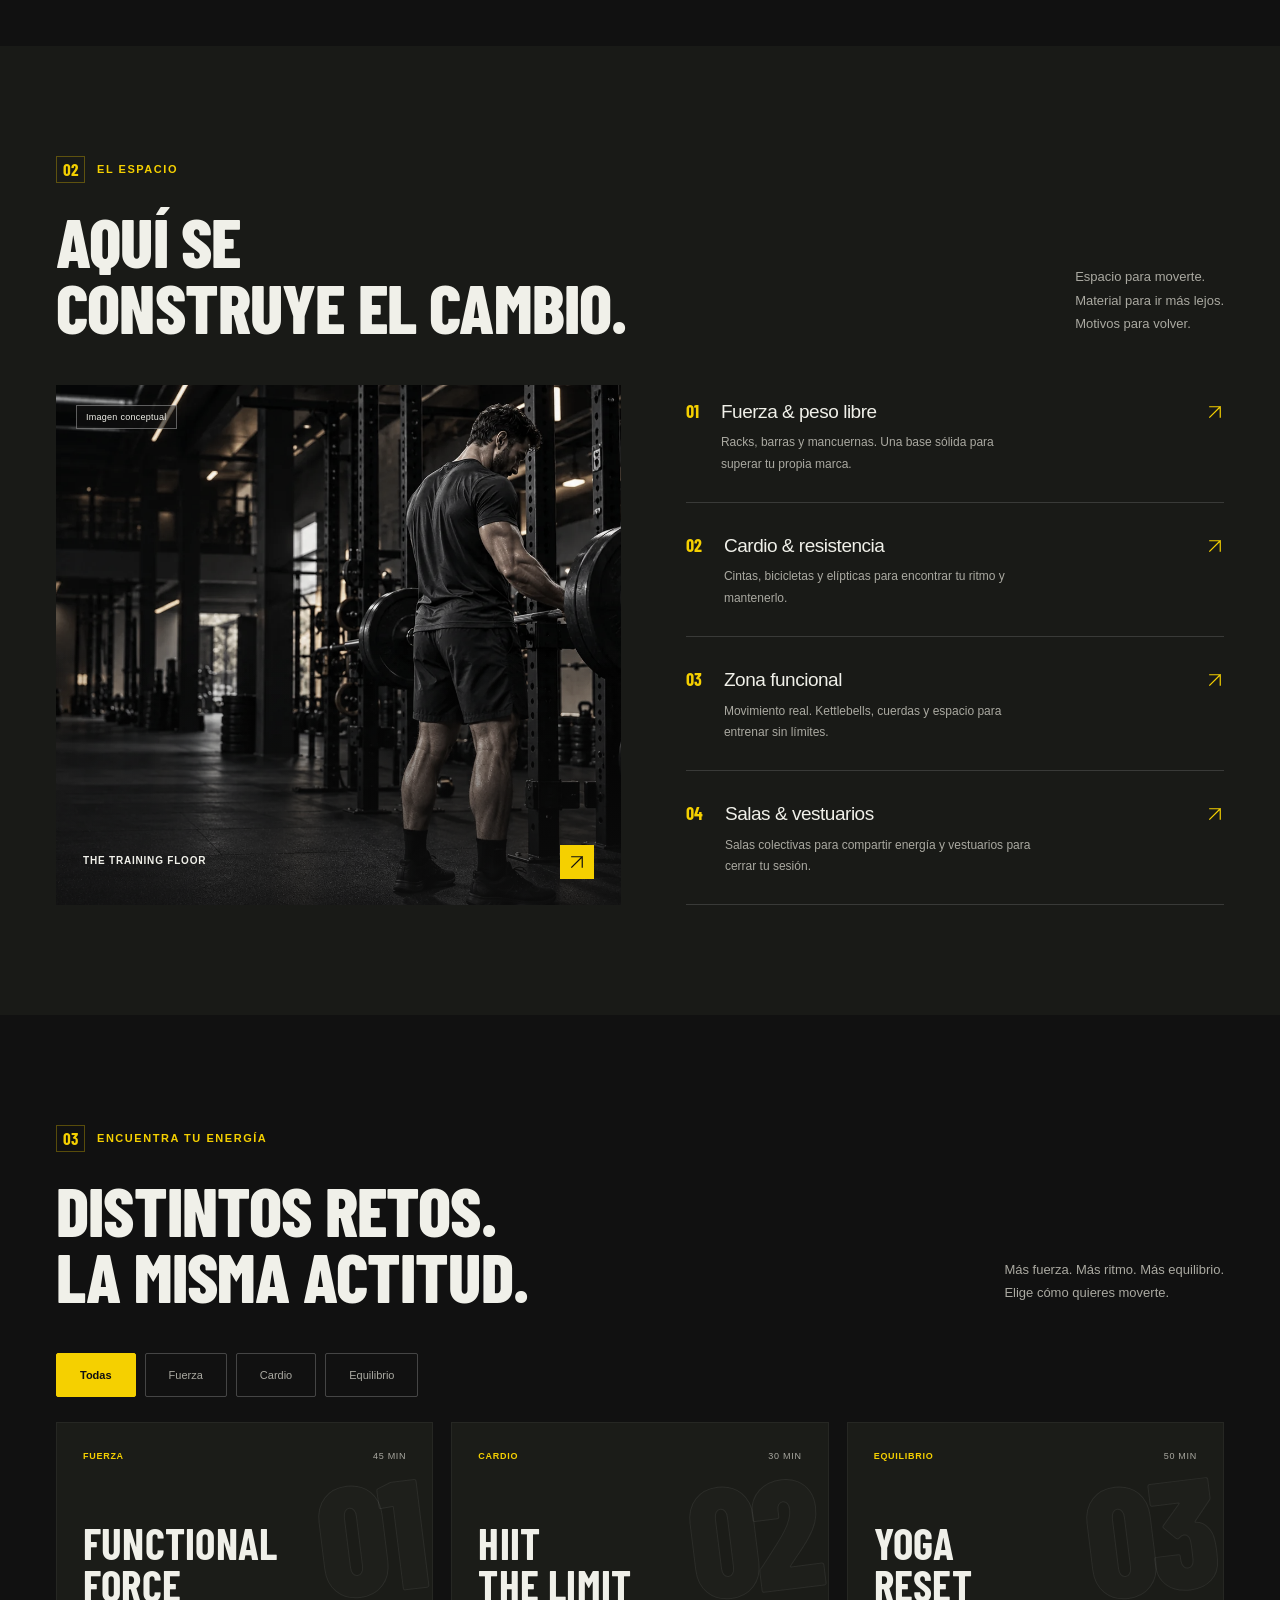
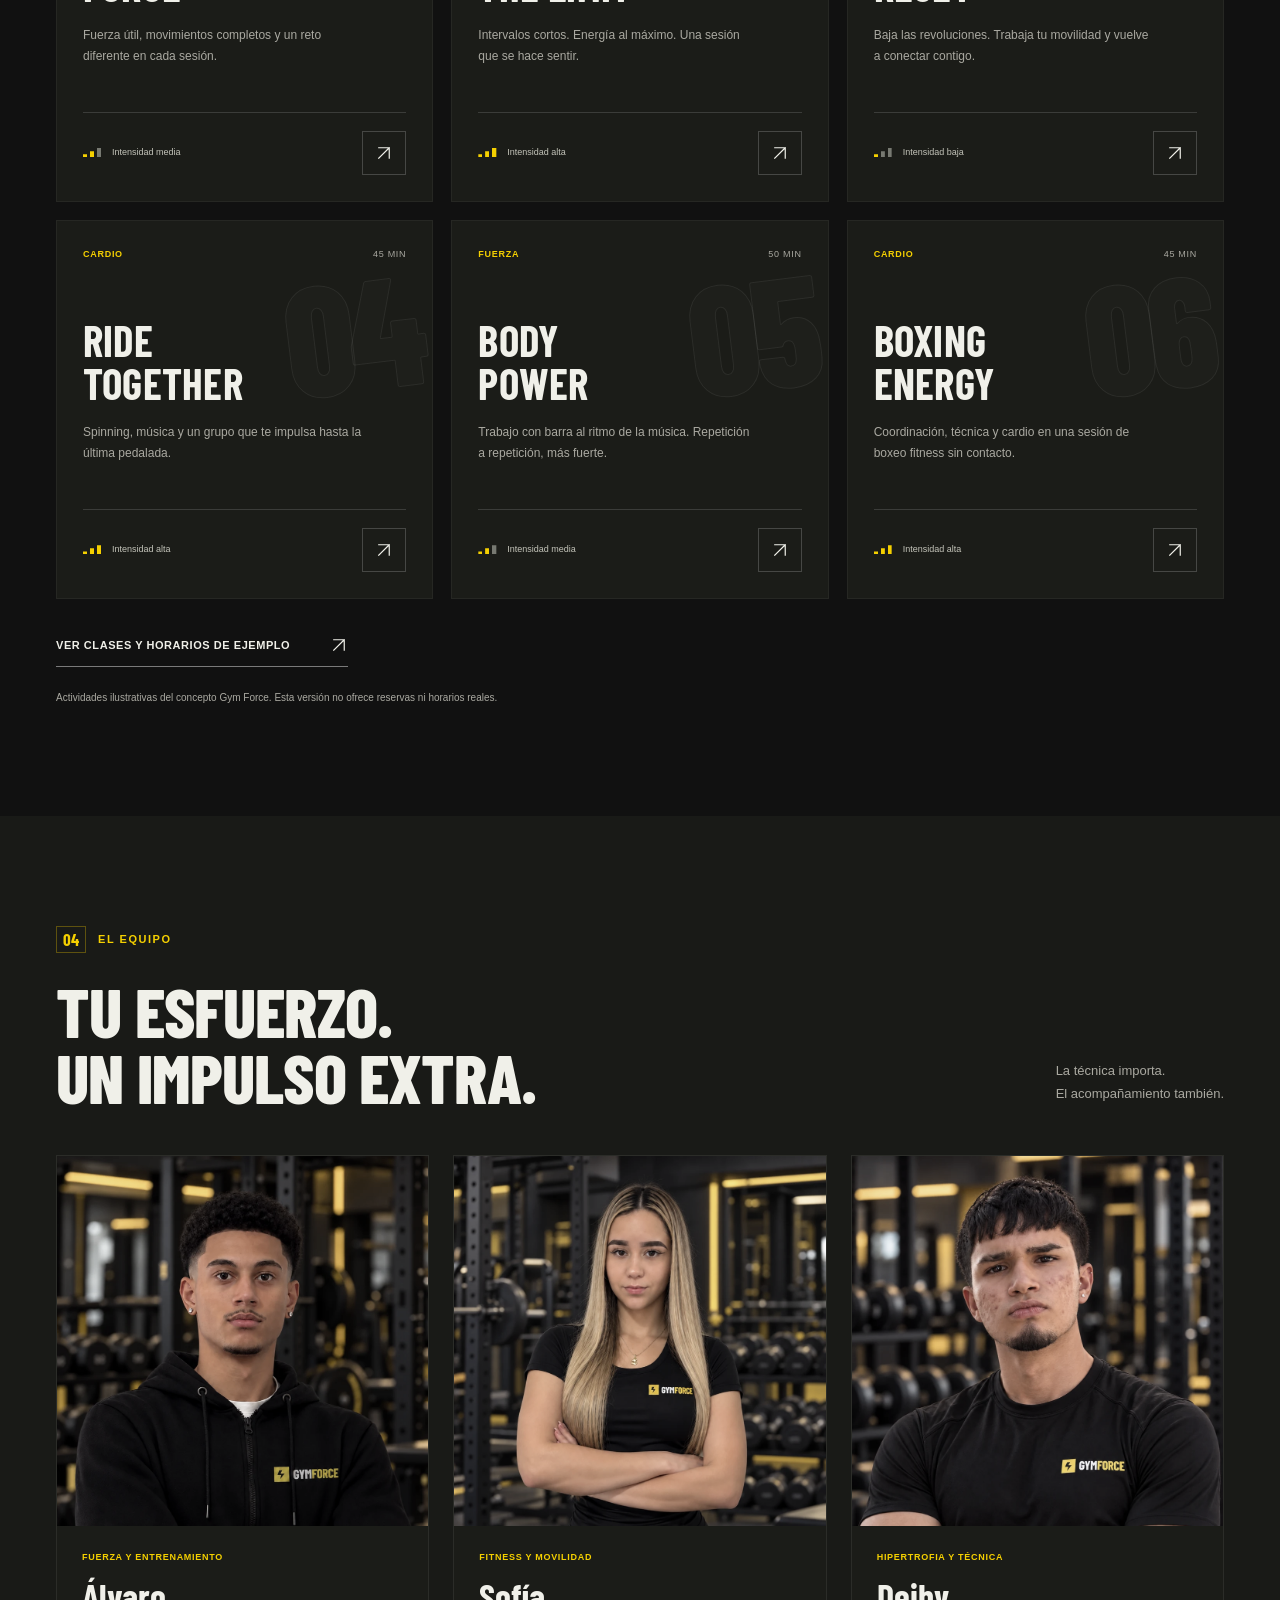
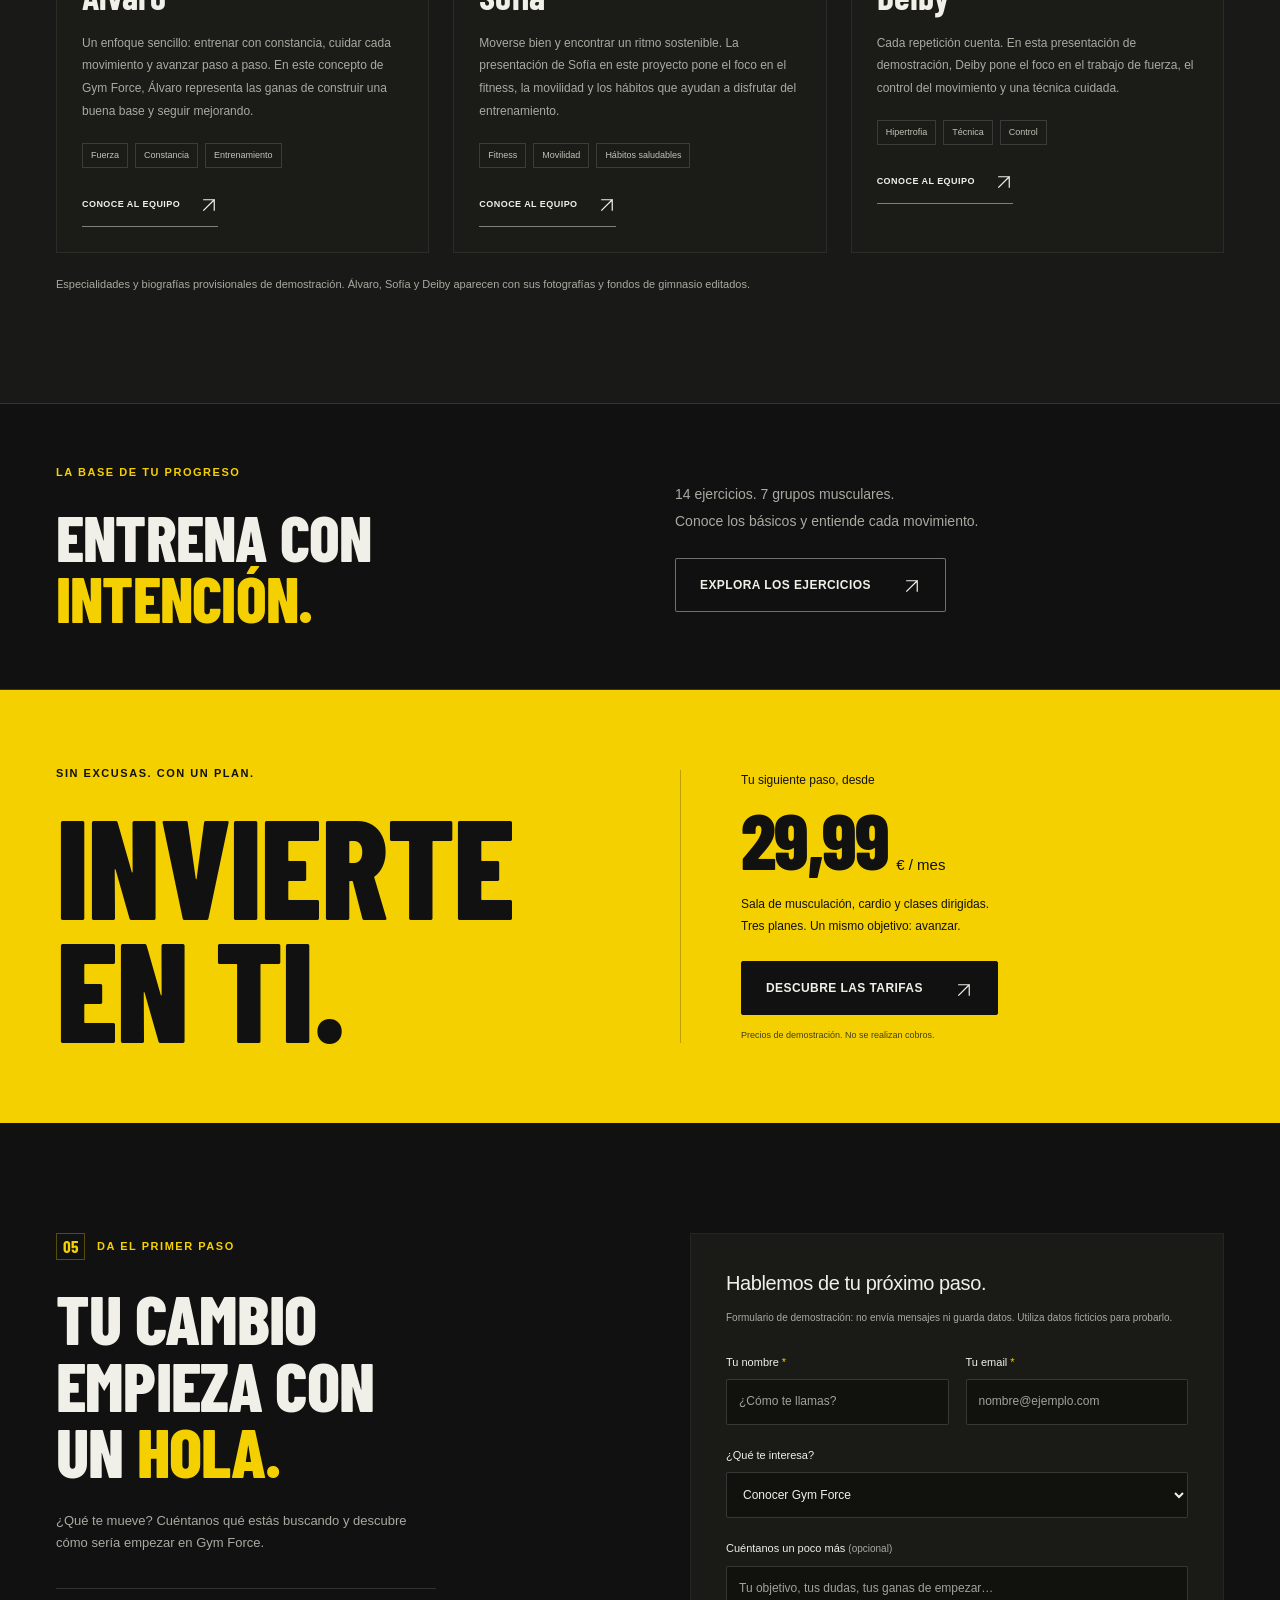
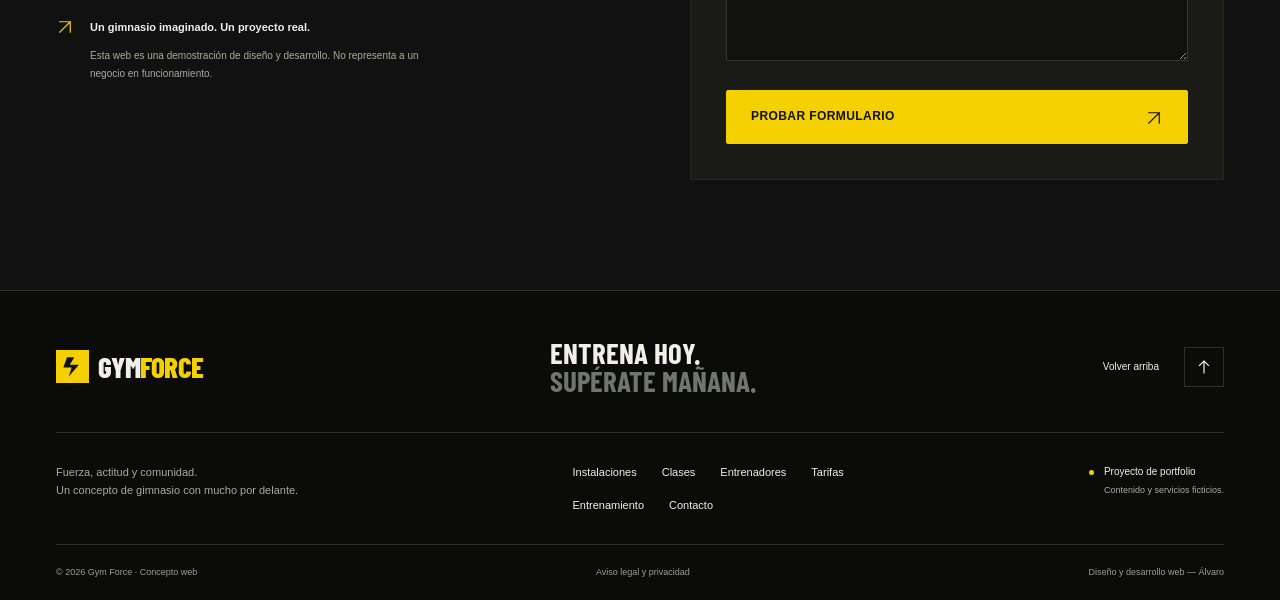
==== commit 1418981c: "Sustituye el retrato de Álvaro por la nueva foto con logotipo" ====
--- a/index.html
+++ b/index.html
@@ -545,14 +545,14 @@
           </div>
           <div class="coach-grid">
             <article class="coach-card">
-              <div class="coach-photo" style="--portrait-position: center 24%">
+              <div class="coach-photo" style="--portrait-position: center top">
                 <img
                   src="img/personas/alvaro.webp"
                   data-photo-slot="alvaro"
                   data-photo-target="img/personas/alvaro.webp"
-                  alt="Álvaro con sudadera negra y brazos cruzados, con fondo de gimnasio editado"
+                  alt="Álvaro con sudadera Gym Force y brazos cruzados, con fondo de gimnasio editado"
                   width="960"
-                  height="1278"
+                  height="1200"
                   loading="lazy"
                 />
               </div>
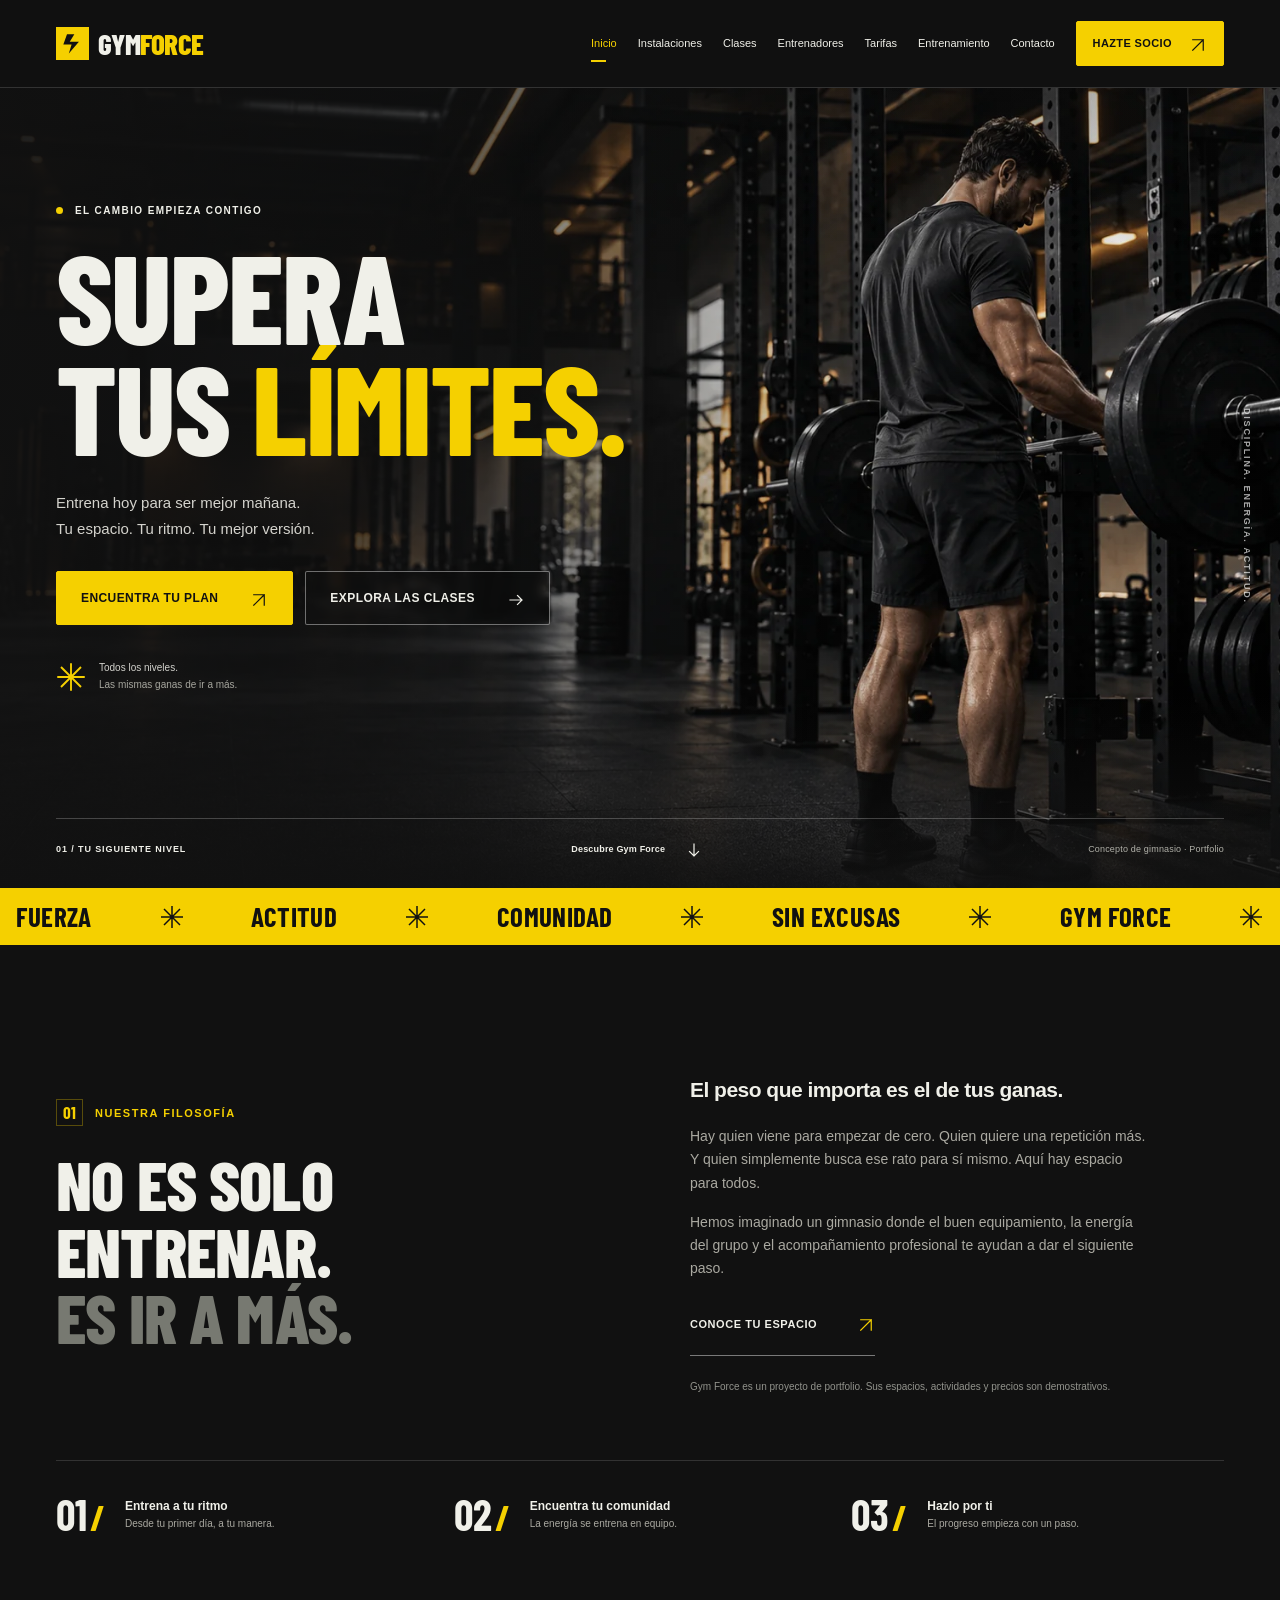
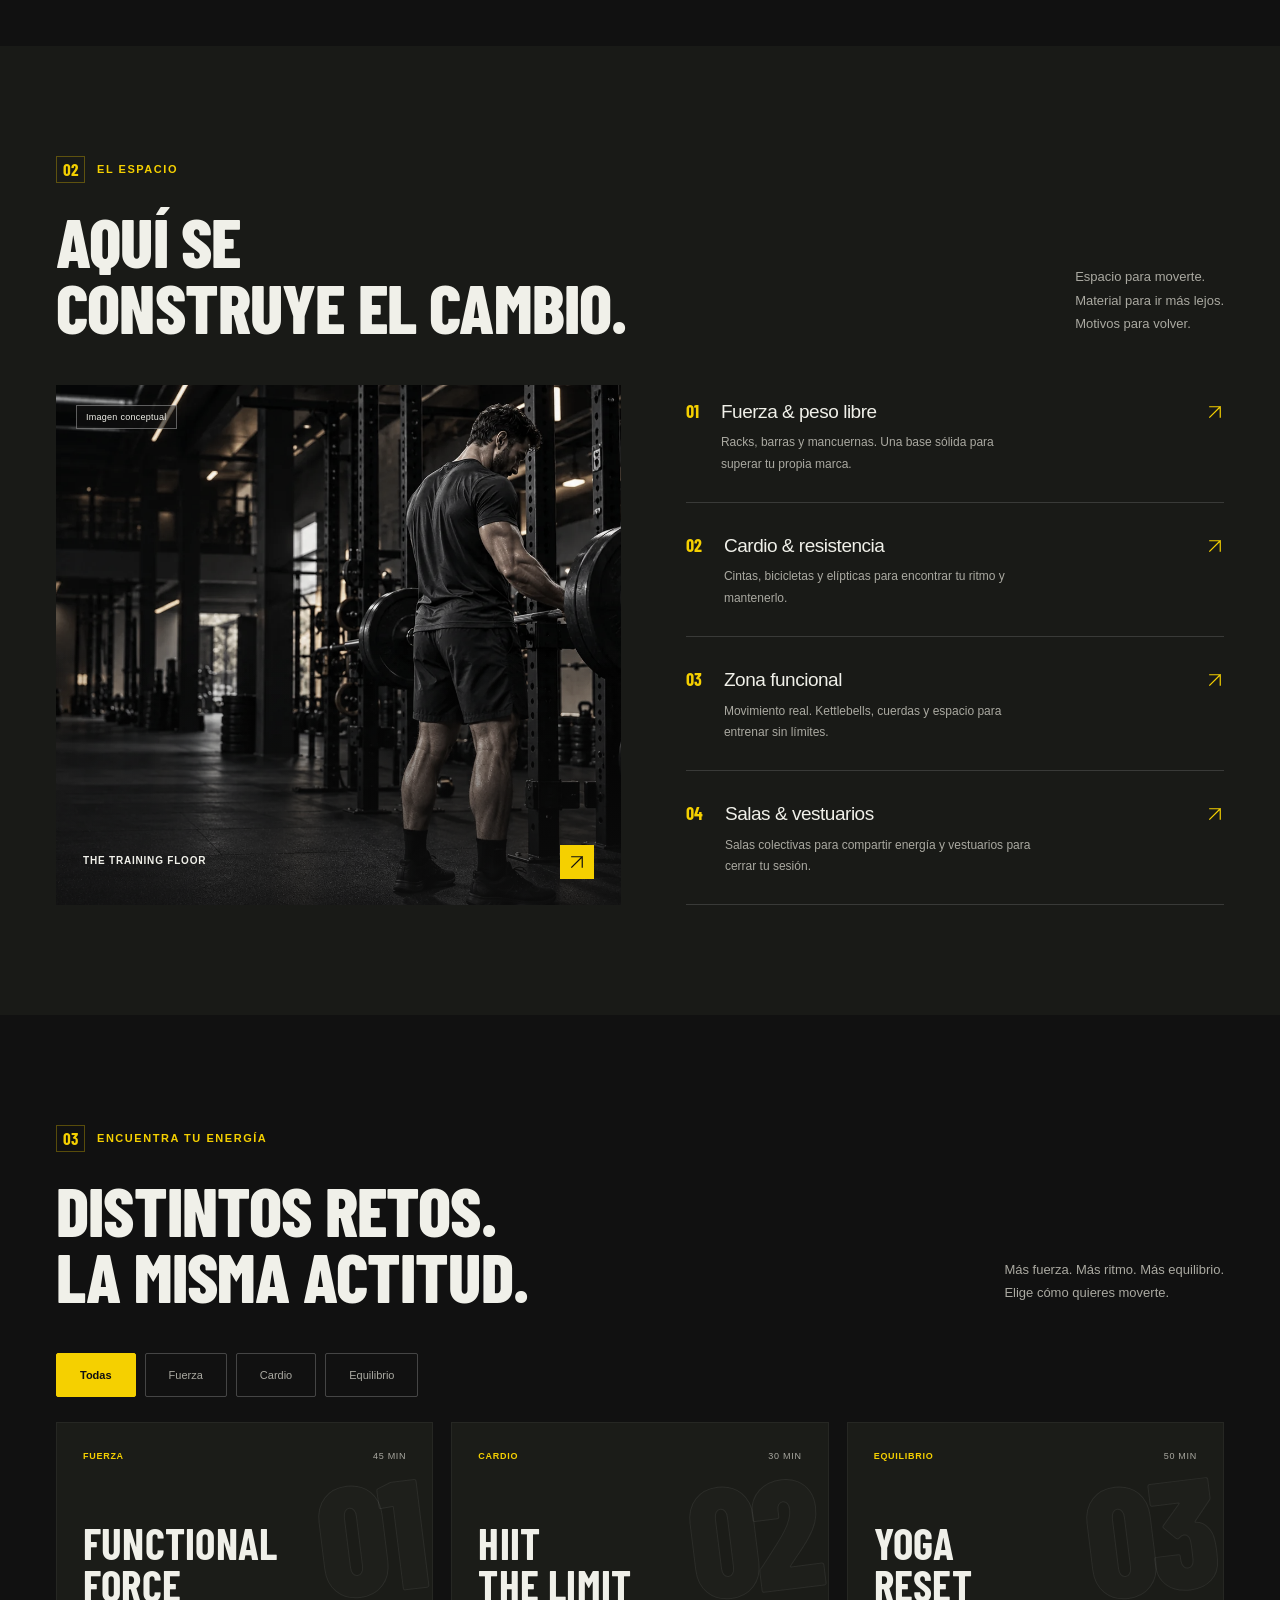
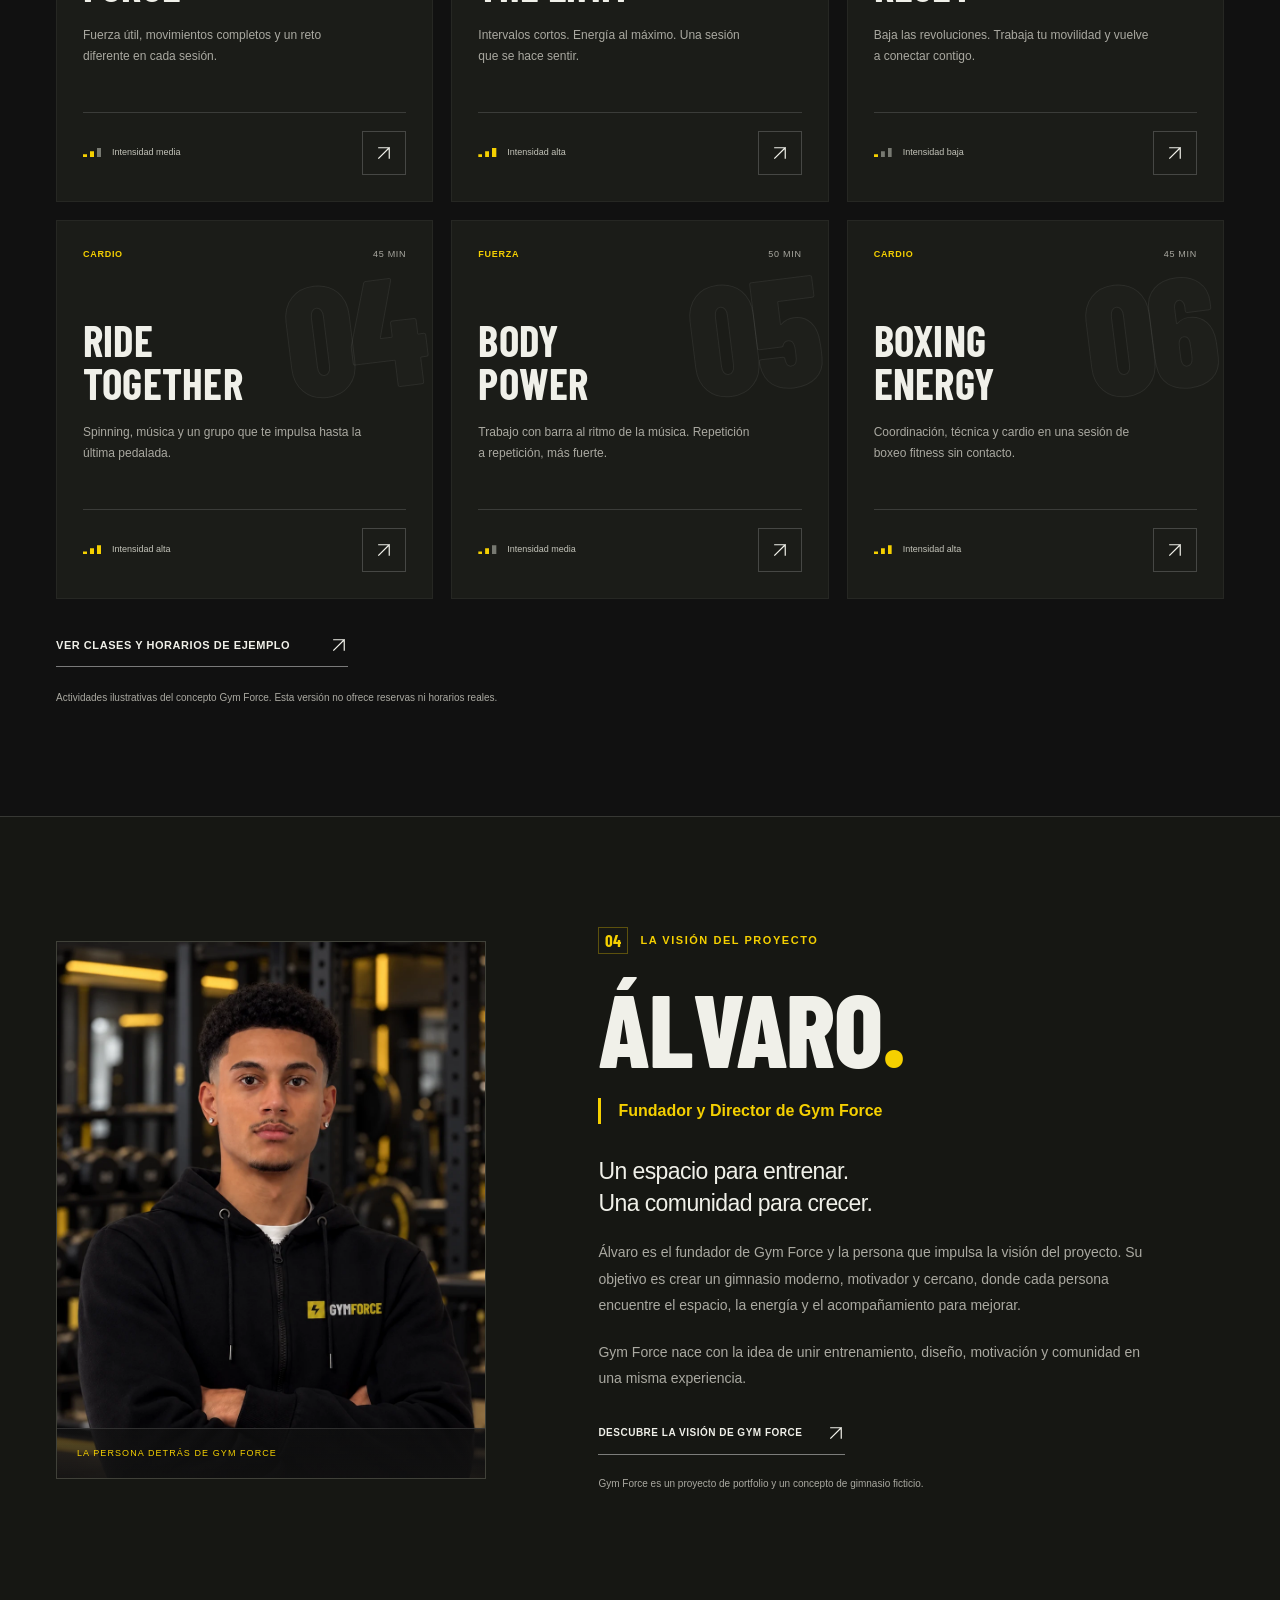
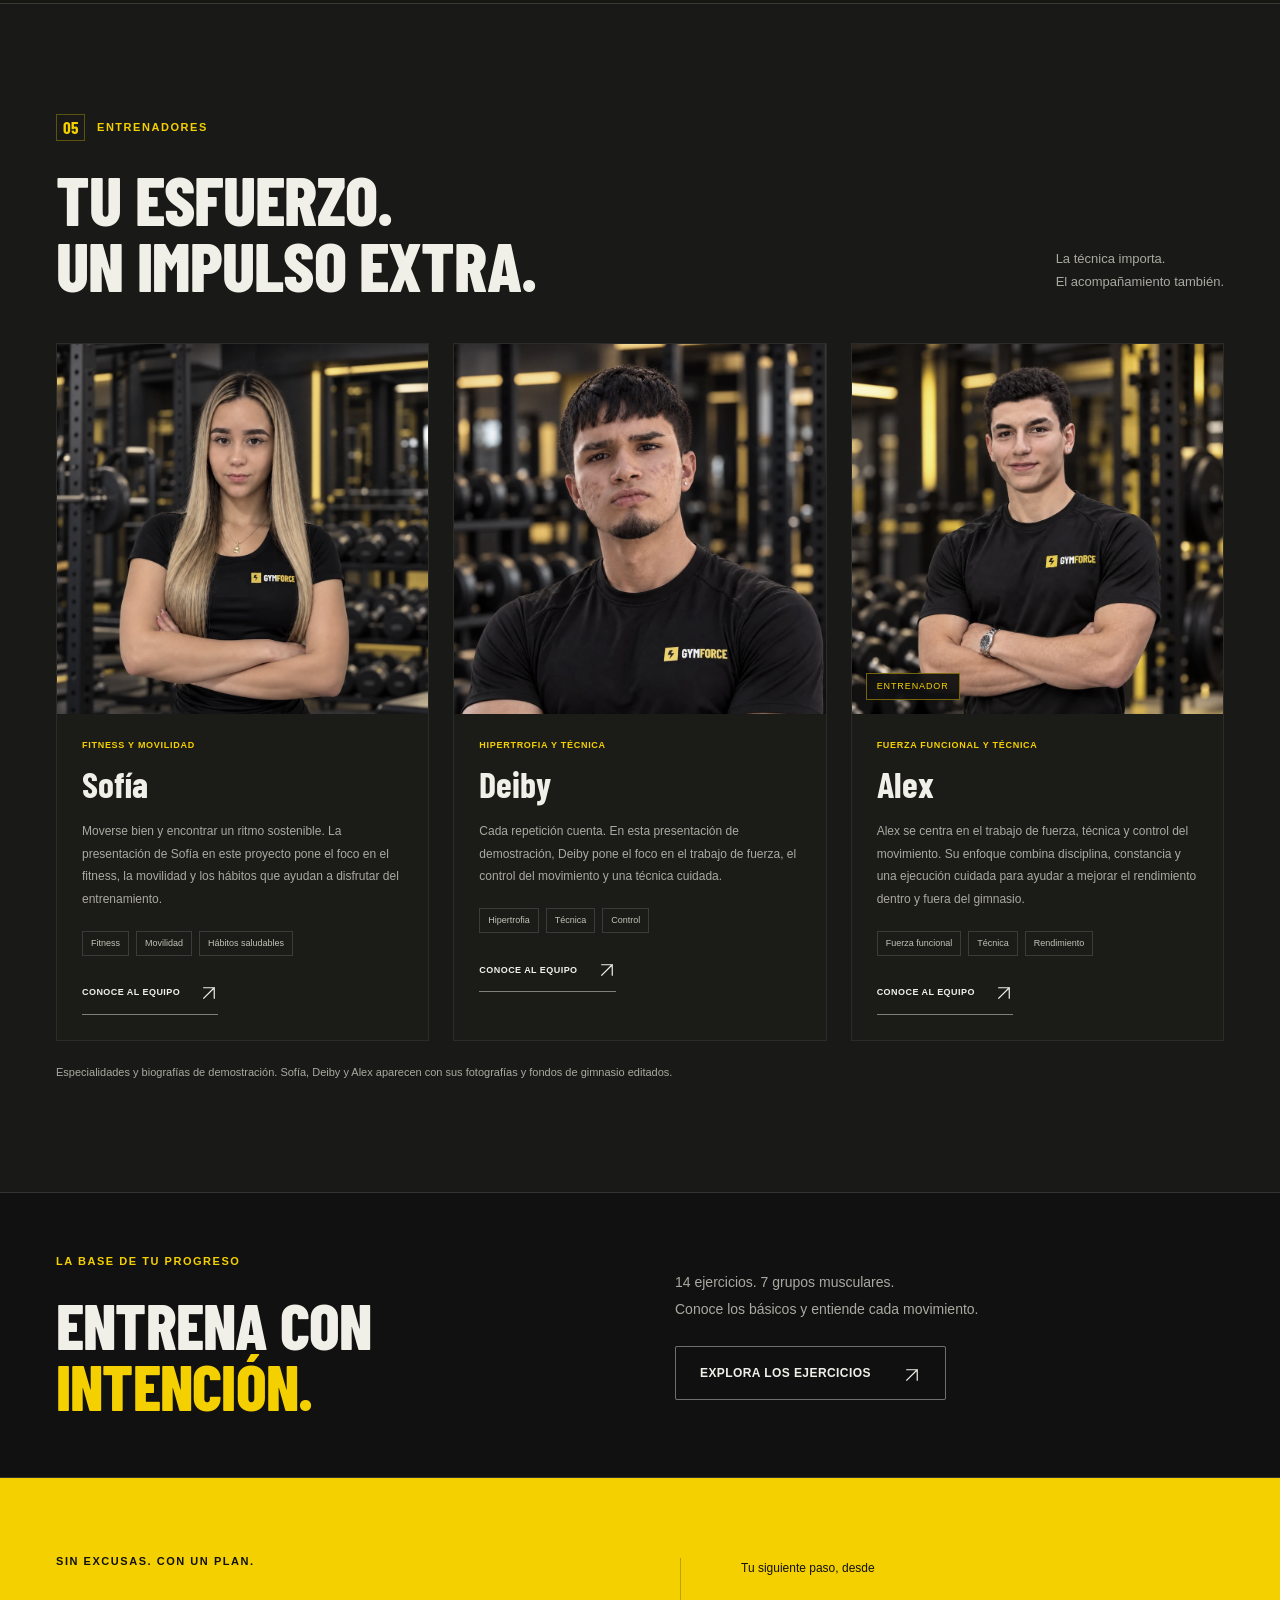
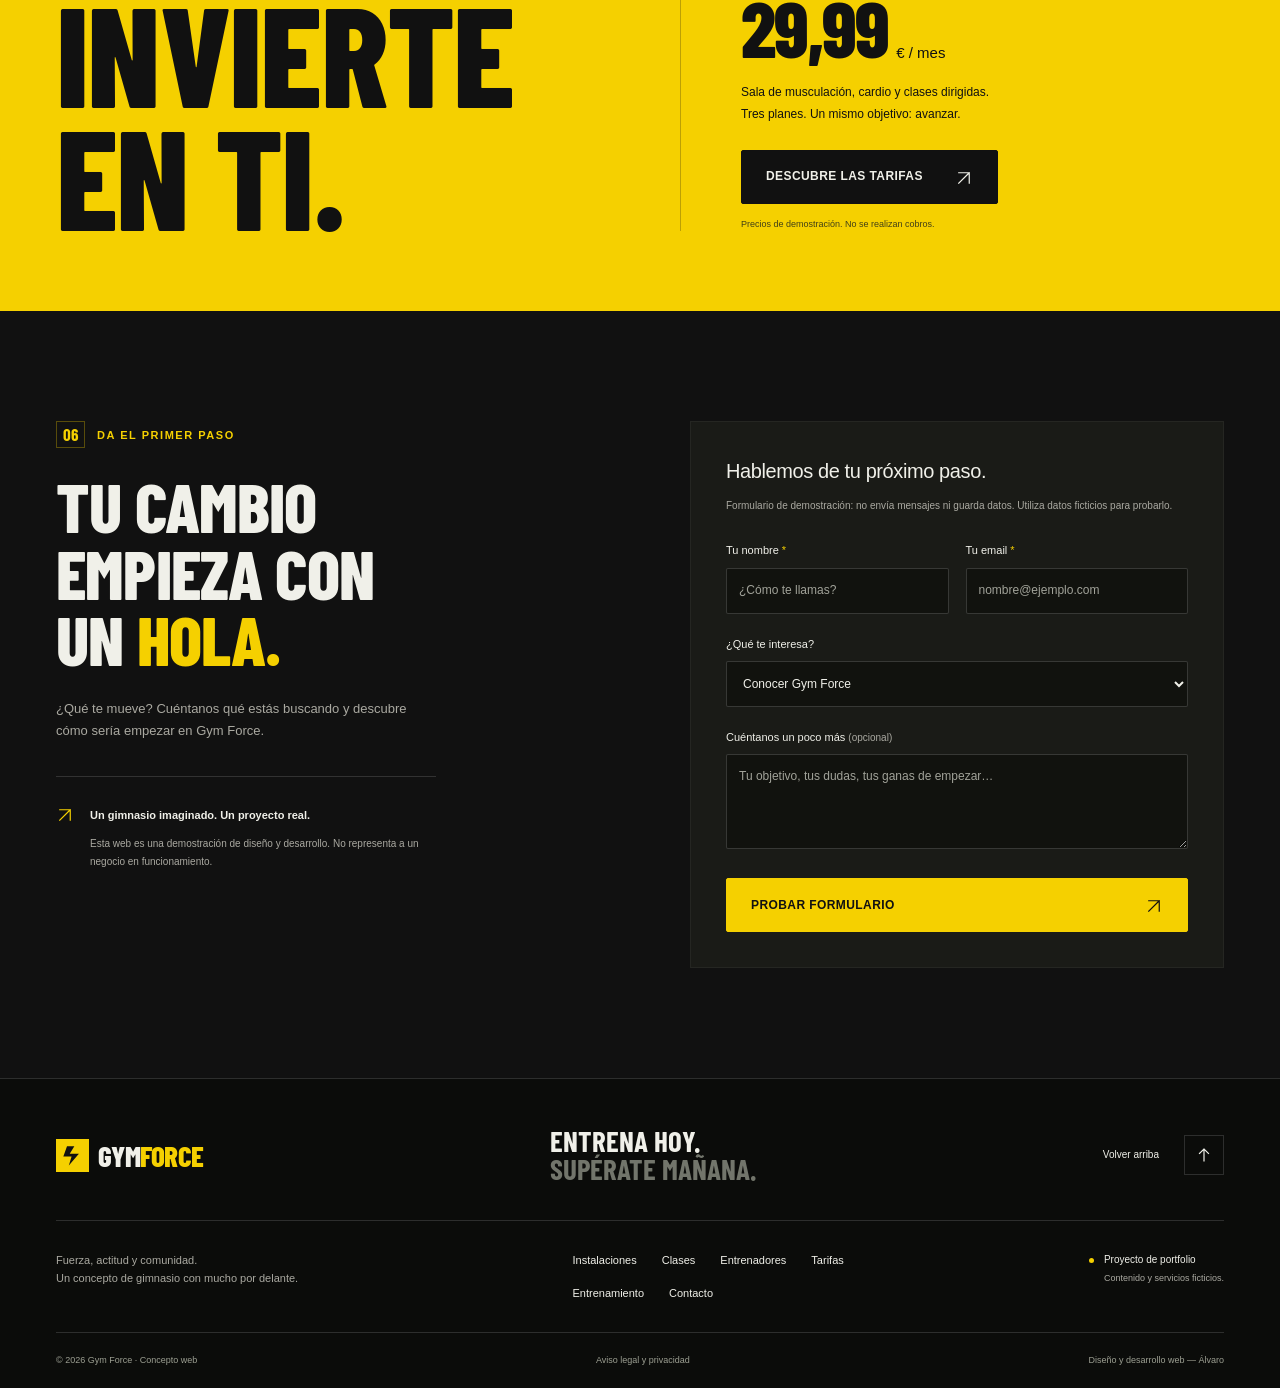
==== commit 6abd601e: "Destaca a Álvaro como fundador e incorpora a Alex al equipo" ====
--- a/index.html
+++ b/index.html
@@ -67,12 +67,9 @@
         <picture class="hero-picture" data-photo-placeholder="true"
           ><source
             media="(max-width: 600px)"
-            srcset="img/gym-force-hero-mobile.webp"
-            data-photo-target="img/personas/alex-entrenamiento-mobile.webp" />
+            srcset="img/gym-force-hero-mobile.webp" />
           <img
             src="img/gym-force-hero.webp"
-            data-photo-slot="alex-entrenamiento"
-            data-photo-target="img/personas/alex-entrenamiento.webp"
             width="1672"
             height="941"
             alt="Atleta preparándose para levantar una barra en un gimnasio de estética industrial"
@@ -529,6 +526,57 @@
         </div>
       </section>
       <section
+        class="section founder-section"
+        id="fundador"
+        aria-labelledby="founder-title"
+      >
+        <div class="container founder-grid">
+          <figure class="founder-portrait">
+            <img
+              src="img/personas/alvaro.webp"
+              data-photo-slot="alvaro"
+              data-photo-target="img/personas/alvaro.webp"
+              alt="Álvaro, fundador y director del proyecto Gym Force, con sudadera negra y logotipo"
+              width="960"
+              height="1200"
+              loading="lazy"
+            />
+            <figcaption>LA PERSONA DETRÁS DE GYM FORCE</figcaption>
+          </figure>
+          <div class="founder-copy">
+            <p class="eyebrow section-eyebrow">
+              <span class="section-number">04</span> La visión del proyecto
+            </p>
+            <h2 class="founder-name" id="founder-title">
+              ÁLVARO<span class="text-yellow">.</span>
+            </h2>
+            <p class="founder-role">Fundador y Director de Gym Force</p>
+            <p class="founder-lead">
+              Un espacio para entrenar.<br />Una comunidad para crecer.
+            </p>
+            <p>
+              Álvaro es el fundador de Gym Force y la persona que impulsa la
+              visión del proyecto. Su objetivo es crear un gimnasio moderno,
+              motivador y cercano, donde cada persona encuentre el espacio, la
+              energía y el acompañamiento para mejorar.
+            </p>
+            <p>
+              Gym Force nace con la idea de unir entrenamiento, diseño,
+              motivación y comunidad en una misma experiencia.
+            </p>
+            <a class="text-link" href="instalaciones.html"
+              >Descubre la visión de Gym Force
+              <svg class="icon" viewBox="0 0 24 24" aria-hidden="true">
+                <path d="M5 19 19 5M5 5h14v14" /></svg
+            ></a>
+            <p class="founder-note">
+              Gym Force es un proyecto de portfolio y un concepto de gimnasio
+              ficticio.
+            </p>
+          </div>
+        </div>
+      </section>
+      <section
         class="section team-section"
         id="equipo"
         aria-labelledby="team-title"
@@ -537,45 +585,13 @@
           <div class="section-heading">
             <div>
               <p class="eyebrow section-eyebrow">
-                <span class="section-number">04</span> El equipo
+                <span class="section-number">05</span> Entrenadores
               </p>
               <h2 id="team-title">TU ESFUERZO.<br />UN IMPULSO EXTRA.</h2>
             </div>
             <p>La técnica importa.<br />El acompañamiento también.</p>
           </div>
           <div class="coach-grid">
-            <article class="coach-card">
-              <div class="coach-photo" style="--portrait-position: center top">
-                <img
-                  src="img/personas/alvaro.webp"
-                  data-photo-slot="alvaro"
-                  data-photo-target="img/personas/alvaro.webp"
-                  alt="Álvaro con sudadera Gym Force y brazos cruzados, con fondo de gimnasio editado"
-                  width="960"
-                  height="1200"
-                  loading="lazy"
-                />
-              </div>
-              <div class="coach-copy">
-                <p class="eyebrow">Fuerza y entrenamiento</p>
-                <h3>Álvaro</h3>
-                <p>
-                  Un enfoque sencillo: entrenar con constancia, cuidar cada
-                  movimiento y avanzar paso a paso. En este concepto de Gym
-                  Force, Álvaro representa las ganas de construir una buena base
-                  y seguir mejorando.
-                </p>
-                <div class="coach-tags">
-                  <span>Fuerza</span><span>Constancia</span
-                  ><span>Entrenamiento</span>
-                </div>
-                <a class="text-link" href="entrenadores.html"
-                  >Conoce al equipo
-                  <svg class="icon" viewBox="0 0 24 24" aria-hidden="true">
-                    <path d="M5 19 19 5M5 5h14v14" /></svg
-                ></a>
-              </div>
-            </article>
             <article class="coach-card">
               <div class="coach-photo" style="--portrait-position: center top">
                 <img
@@ -639,11 +655,42 @@
                 ></a>
               </div>
             </article>
+            <article class="coach-card">
+              <div class="coach-photo" style="--portrait-position: center top">
+                <img
+                  src="img/personas/alex.webp"
+                  data-photo-slot="alex"
+                  data-photo-target="img/personas/alex.webp"
+                  alt="Alex con camiseta Gym Force, brazos cruzados y fondo de gimnasio editado"
+                  width="960"
+                  height="1200"
+                  loading="lazy"
+                /><span class="coach-position">Entrenador</span>
+              </div>
+              <div class="coach-copy">
+                <p class="eyebrow">Fuerza funcional y técnica</p>
+                <h3>Alex</h3>
+                <p>
+                  Alex se centra en el trabajo de fuerza, técnica y control del
+                  movimiento. Su enfoque combina disciplina, constancia y una
+                  ejecución cuidada para ayudar a mejorar el rendimiento dentro
+                  y fuera del gimnasio.
+                </p>
+                <div class="coach-tags">
+                  <span>Fuerza funcional</span><span>Técnica</span
+                  ><span>Rendimiento</span>
+                </div>
+                <a class="text-link" href="entrenadores.html"
+                  >Conoce al equipo
+                  <svg class="icon" viewBox="0 0 24 24" aria-hidden="true">
+                    <path d="M5 19 19 5M5 5h14v14" /></svg
+                ></a>
+              </div>
+            </article>
           </div>
           <p class="context-note">
-            Especialidades y biografías provisionales de demostración. Álvaro,
-            Sofía y Deiby aparecen con sus fotografías y fondos de gimnasio
-            editados.
+            Especialidades y biografías de demostración. Sofía, Deiby y Alex
+            aparecen con sus fotografías y fondos de gimnasio editados.
           </p>
         </div>
       </section>
@@ -701,7 +748,7 @@
         <div class="container contact-grid">
           <div>
             <p class="eyebrow section-eyebrow">
-              <span class="section-number">05</span> Da el primer paso
+              <span class="section-number">06</span> Da el primer paso
             </p>
             <h2 id="contact-title">
               TU CAMBIO<br />EMPIEZA CON<br />UN
--- a/css/estilos.css
+++ b/css/estilos.css
@@ -2674,3 +2674,138 @@
     transform: none;
   }
 }
+
+/* Founder: a separate presentation above the three trainer cards. */
+.founder-section {
+  background: #161713;
+  border-block: 1px solid var(--line);
+}
+.founder-grid {
+  display: grid;
+  grid-template-columns: minmax(0, 0.85fr) minmax(0, 1.15fr);
+  align-items: center;
+  gap: 80px;
+}
+.founder-portrait {
+  position: relative;
+  width: 100%;
+  max-width: 430px;
+  aspect-ratio: 4/5;
+  margin: 0;
+  overflow: hidden;
+  border: 1px solid #ffffff24;
+  background: #202219;
+}
+.founder-portrait img {
+  width: 100%;
+  height: 100%;
+  object-fit: cover;
+  object-position: center top;
+}
+.founder-portrait figcaption {
+  position: absolute;
+  bottom: 0;
+  left: 0;
+  right: 0;
+  padding: 17px 20px;
+  background: linear-gradient(0deg, #111111e8, #111111a8);
+  border-top: 1px solid #ffffff20;
+  font-size: 9px;
+  letter-spacing: 0.12em;
+  color: var(--yellow);
+  line-height: 1.6;
+}
+.founder-name {
+  font-size: clamp(76px, 8vw, 115px);
+  line-height: 0.95;
+}
+.founder-role {
+  padding-left: 17px;
+  border-left: 3px solid var(--yellow);
+  color: var(--yellow);
+  font-size: 16px;
+  font-weight: 600;
+  line-height: 1.6;
+  margin-top: 22px;
+}
+.founder-copy .founder-lead {
+  font-size: 23px;
+  line-height: 1.4;
+  letter-spacing: -0.025em;
+  color: var(--paper);
+  margin-top: 31px;
+}
+.founder-copy
+  > p:not(.eyebrow):not(.founder-role):not(.founder-lead):not(.founder-note) {
+  font-size: 14px;
+  line-height: 1.9;
+  color: var(--muted);
+  max-width: 560px;
+  margin-top: 20px;
+}
+.founder-copy .text-link {
+  margin-top: 20px;
+  font-size: 10px;
+  gap: 25px;
+}
+.founder-copy .founder-note {
+  color: var(--muted);
+  font-size: 10px;
+  line-height: 1.8;
+  margin-top: 20px;
+}
+.coach-position {
+  position: absolute;
+  left: 14px;
+  bottom: 14px;
+  padding: 5px 10px;
+  border: 1px solid #f5d00070;
+  background: #111111ed;
+  color: var(--yellow);
+  font-size: 9px;
+  text-transform: uppercase;
+  letter-spacing: 0.1em;
+  line-height: 1.6;
+}
+@media (max-width: 1100px) {
+  .founder-grid {
+    gap: 45px;
+  }
+  .founder-copy .founder-lead {
+    font-size: 21px;
+  }
+  .founder-role {
+    font-size: 14px;
+  }
+}
+@media (max-width: 760px) {
+  .founder-grid {
+    grid-template-columns: 1fr;
+    gap: 33px;
+  }
+  .founder-portrait {
+    max-width: 430px;
+    margin-inline: auto;
+  }
+  .founder-name {
+    font-size: 78px;
+  }
+  .founder-role {
+    font-size: 15px;
+  }
+  .founder-copy .founder-lead {
+    font-size: 23px;
+    margin-top: 25px;
+  }
+  .founder-copy
+    > p:not(.eyebrow):not(.founder-role):not(.founder-lead):not(.founder-note) {
+    font-size: 14px;
+  }
+  .founder-copy .text-link {
+    gap: 20px;
+    font-size: 10px;
+  }
+  .founder-copy .founder-note {
+    font-size: 11px;
+  }
+}
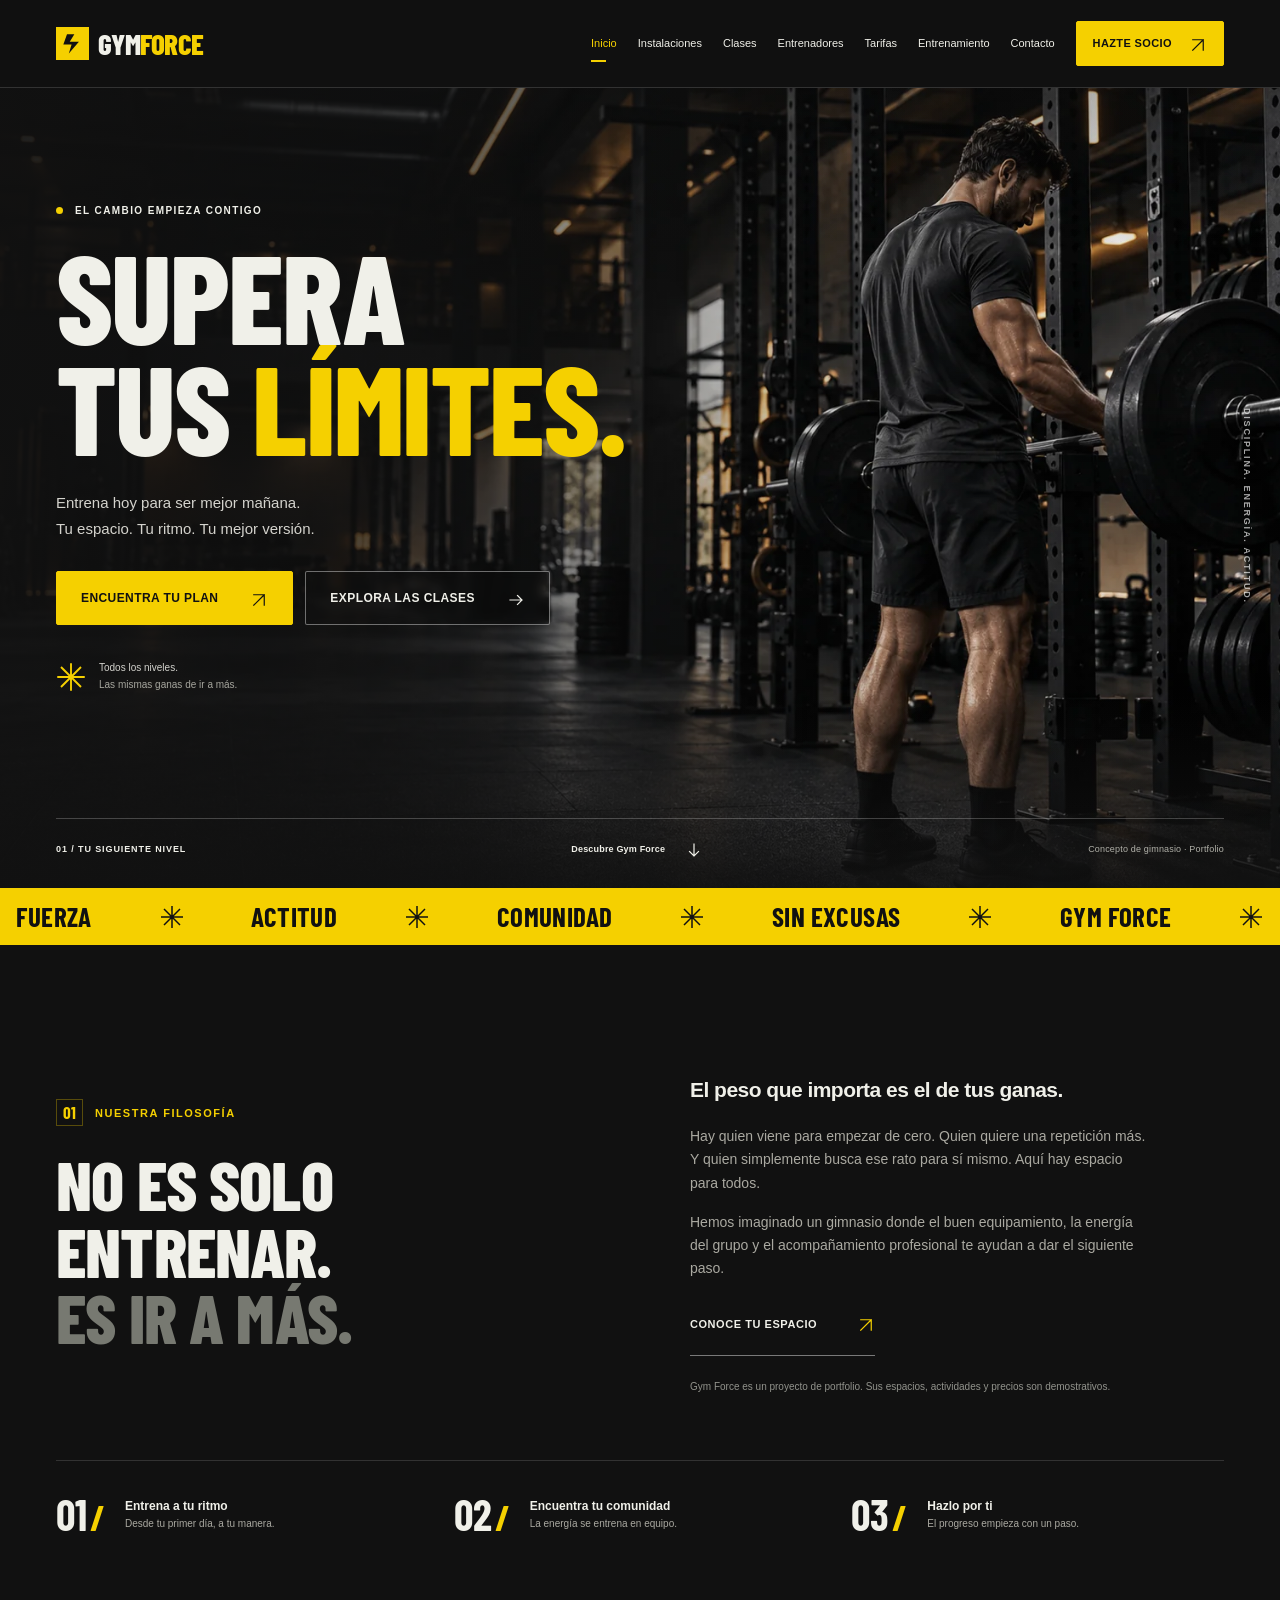
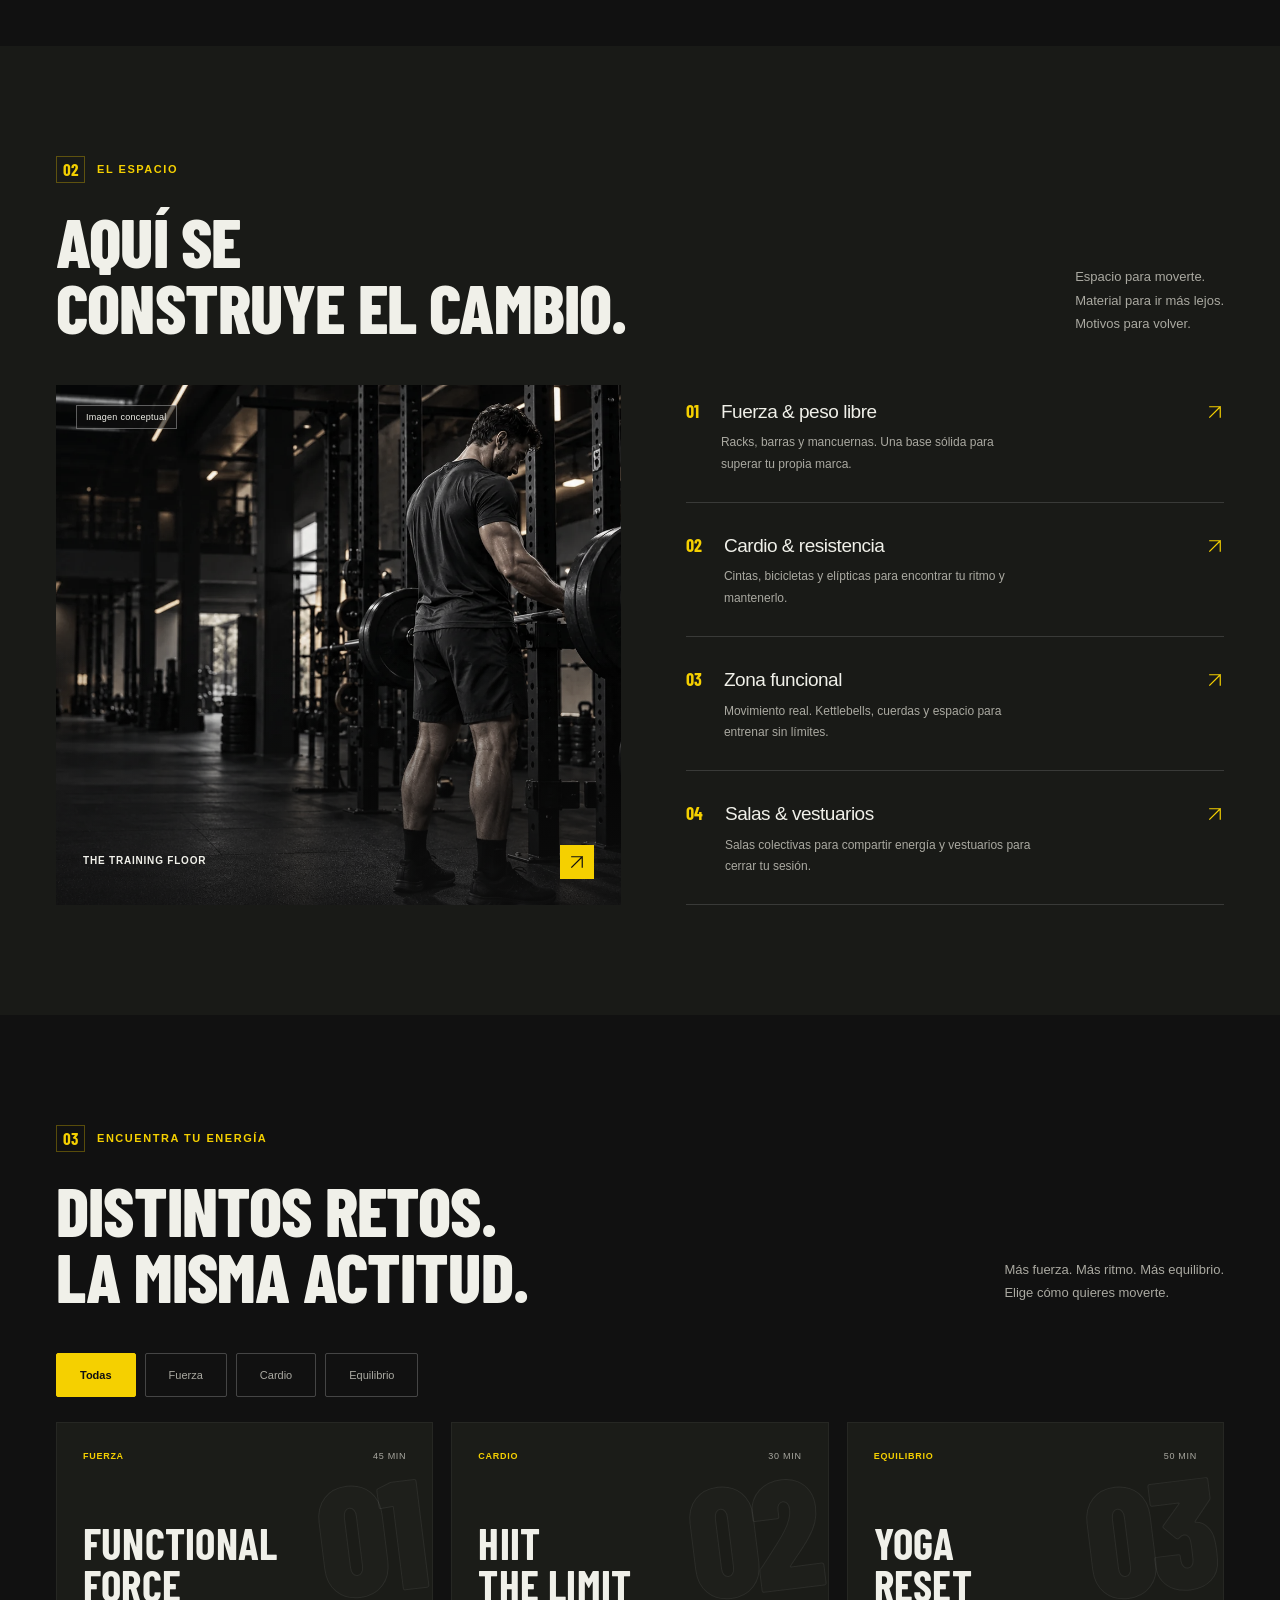
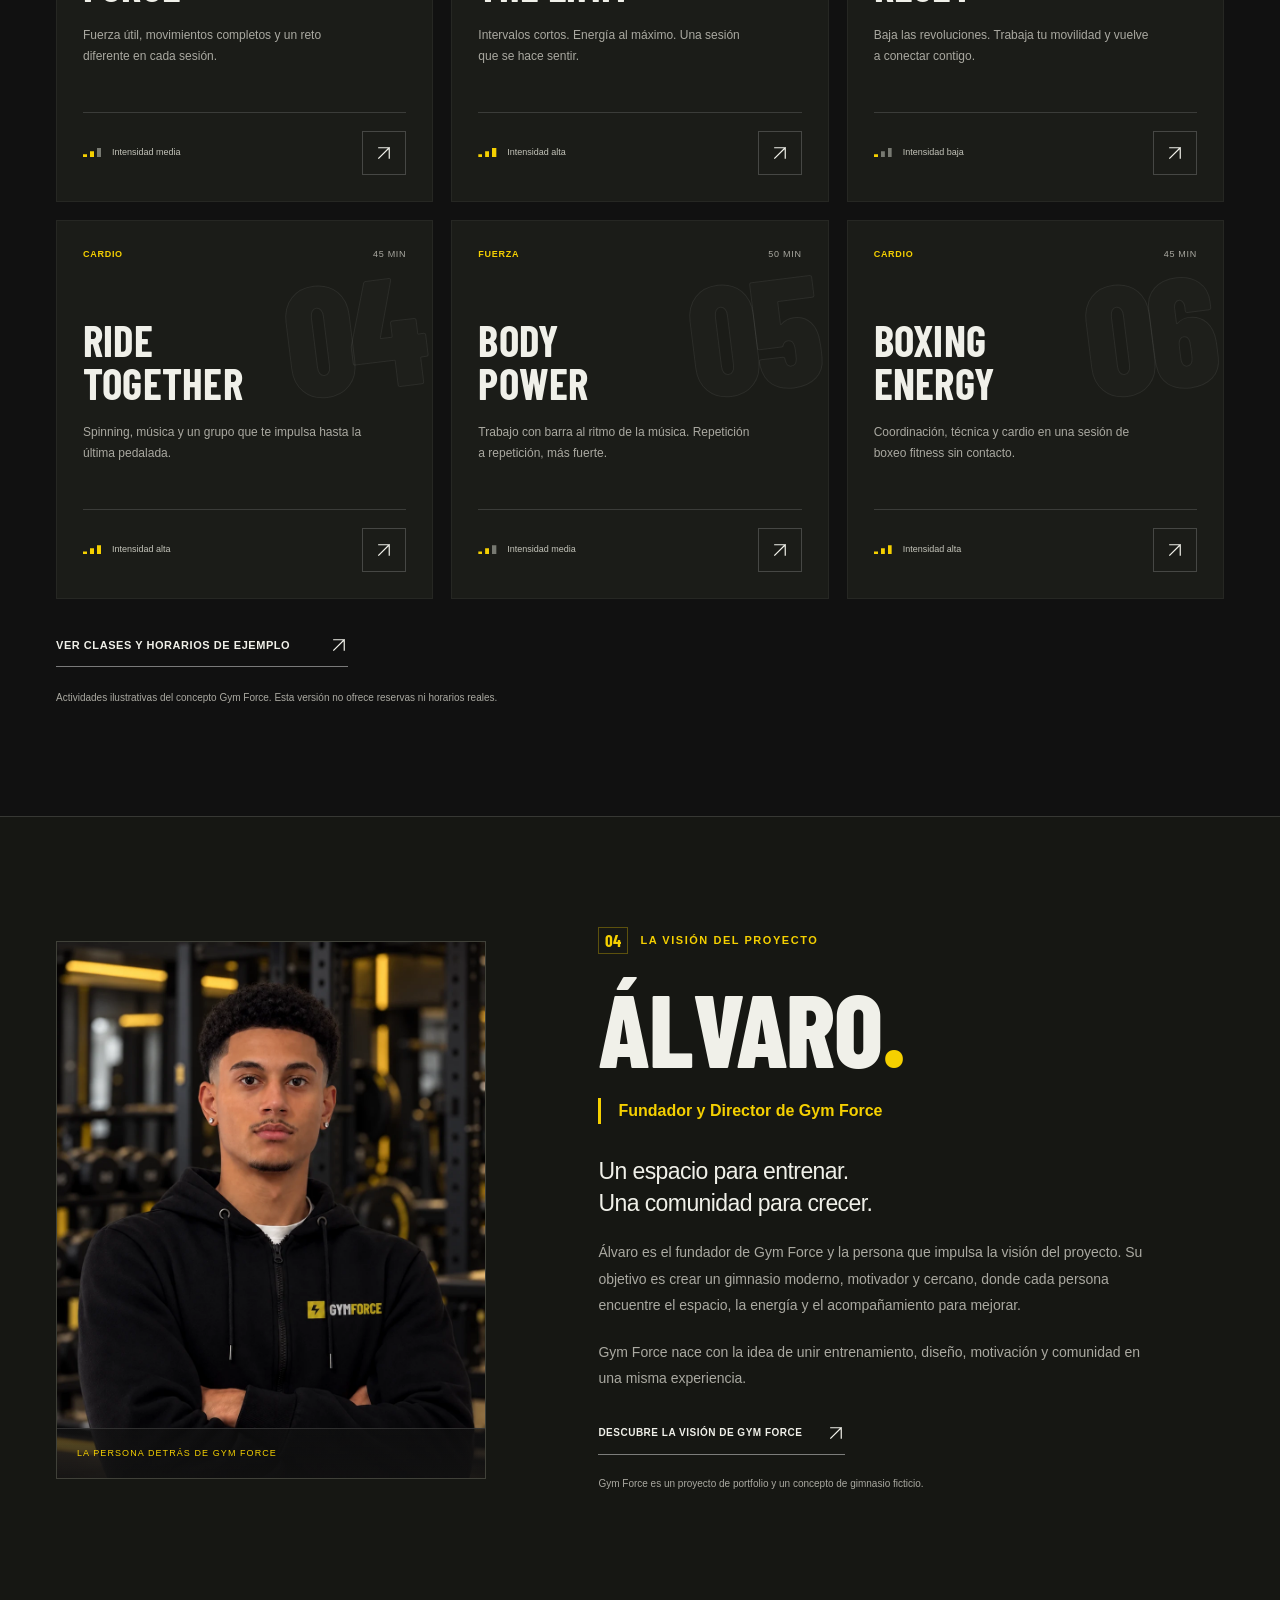
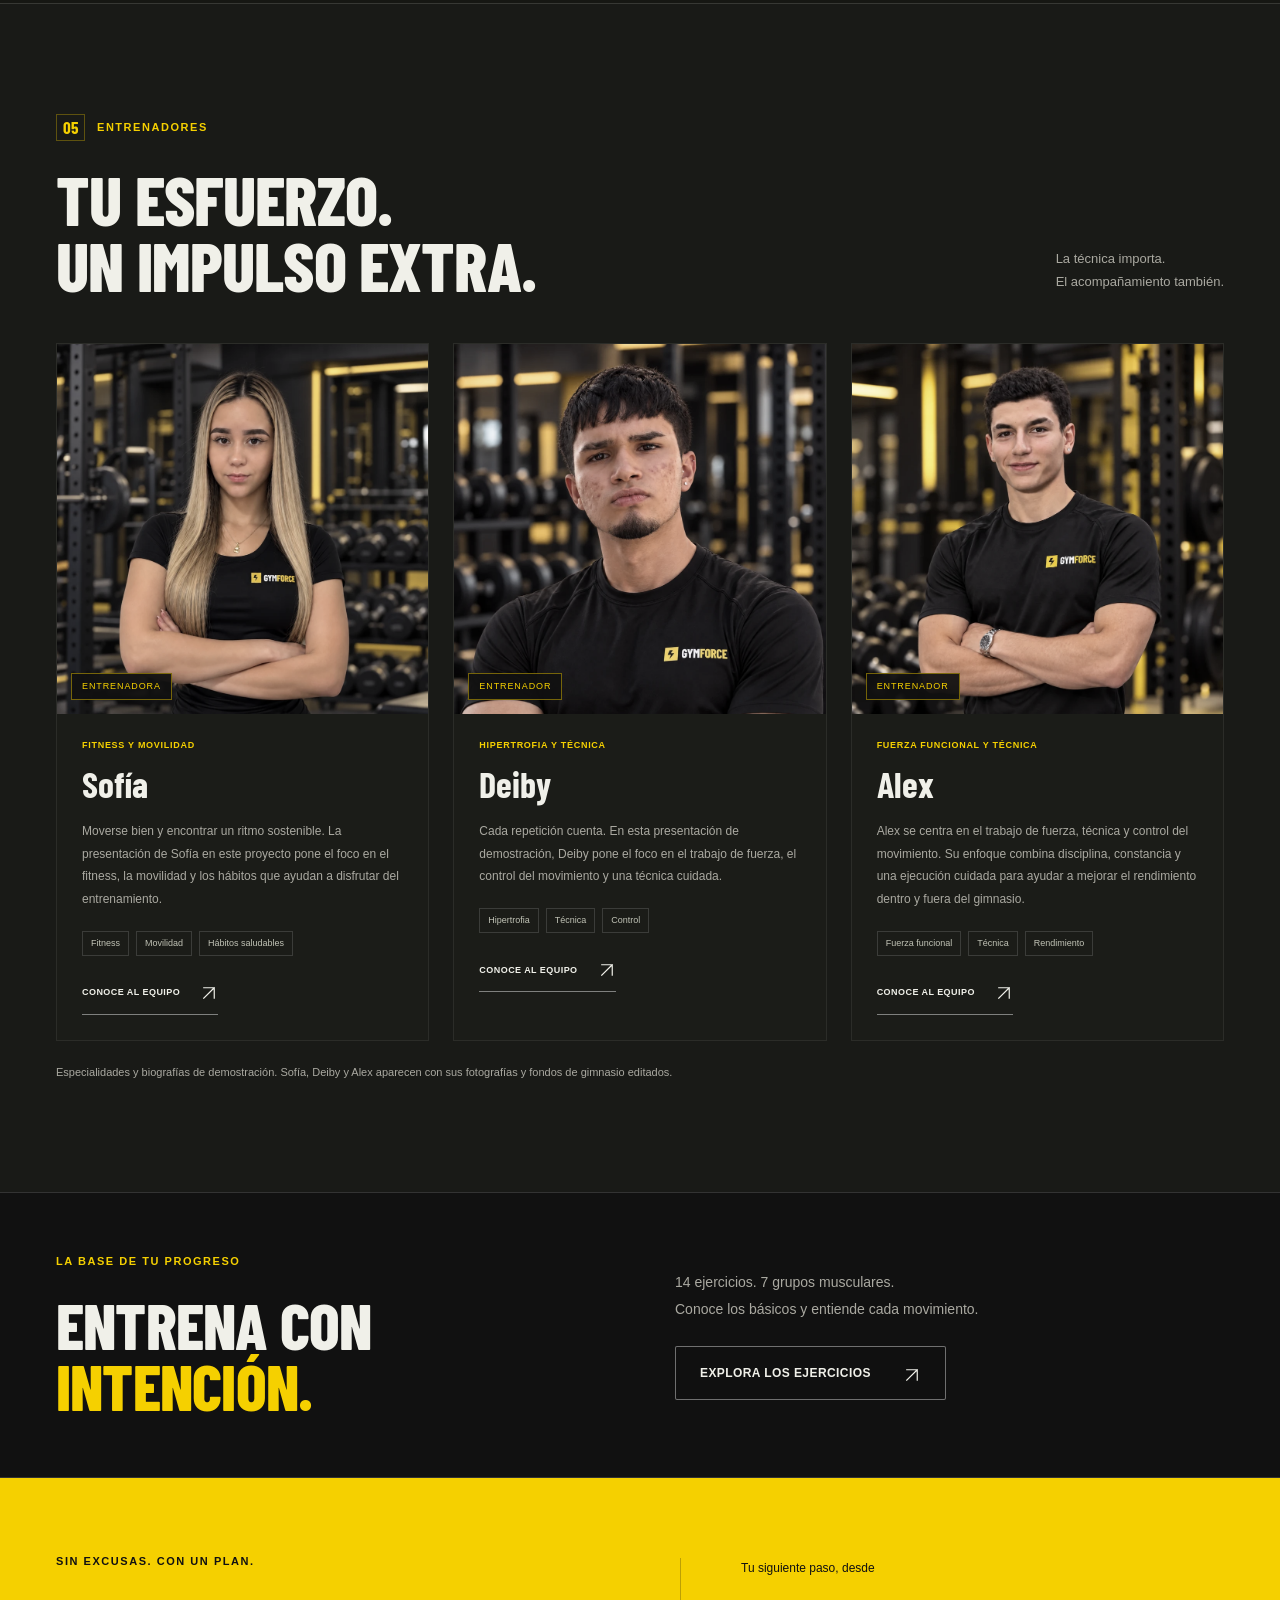
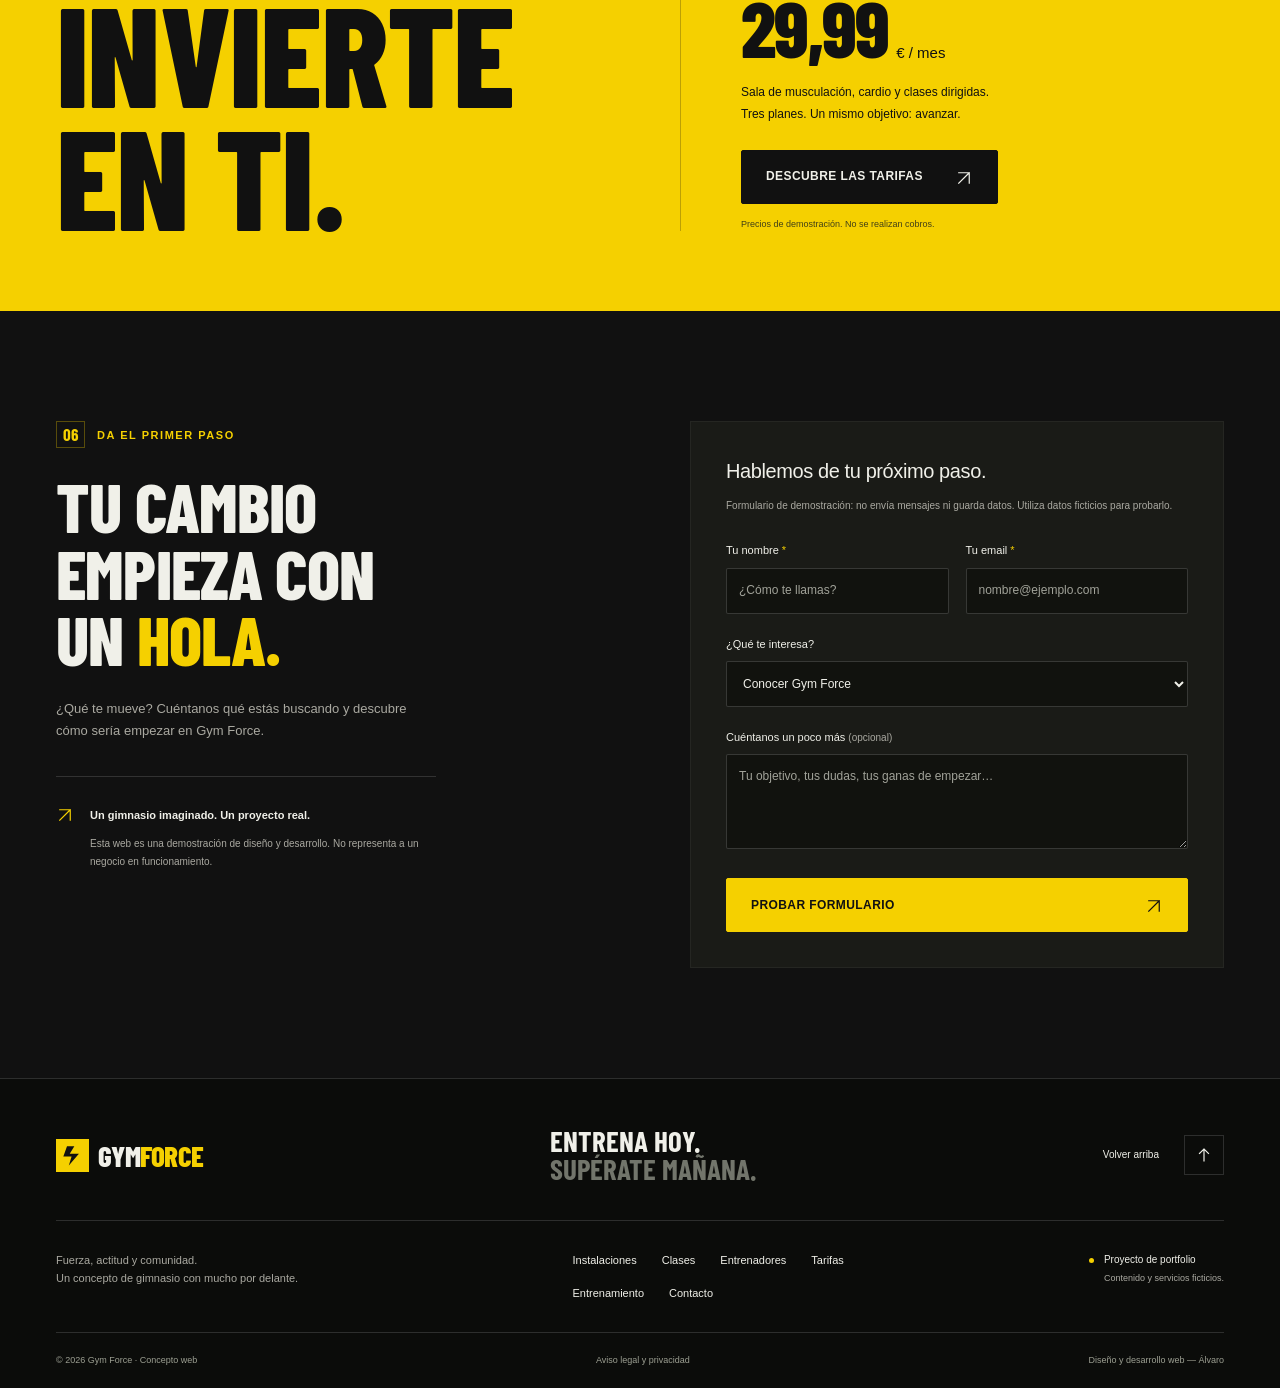
==== commit 4dee50ee: "Unifica los distintivos de los tres entrenadores" ====
--- a/index.html
+++ b/index.html
@@ -602,7 +602,7 @@
                   width="960"
                   height="1200"
                   loading="lazy"
-                />
+                /><span class="coach-position">Entrenadora</span>
               </div>
               <div class="coach-copy">
                 <p class="eyebrow">Fitness y movilidad</p>
@@ -634,7 +634,7 @@
                   width="960"
                   height="1200"
                   loading="lazy"
-                />
+                /><span class="coach-position">Entrenador</span>
               </div>
               <div class="coach-copy">
                 <p class="eyebrow">Hipertrofia y técnica</p>
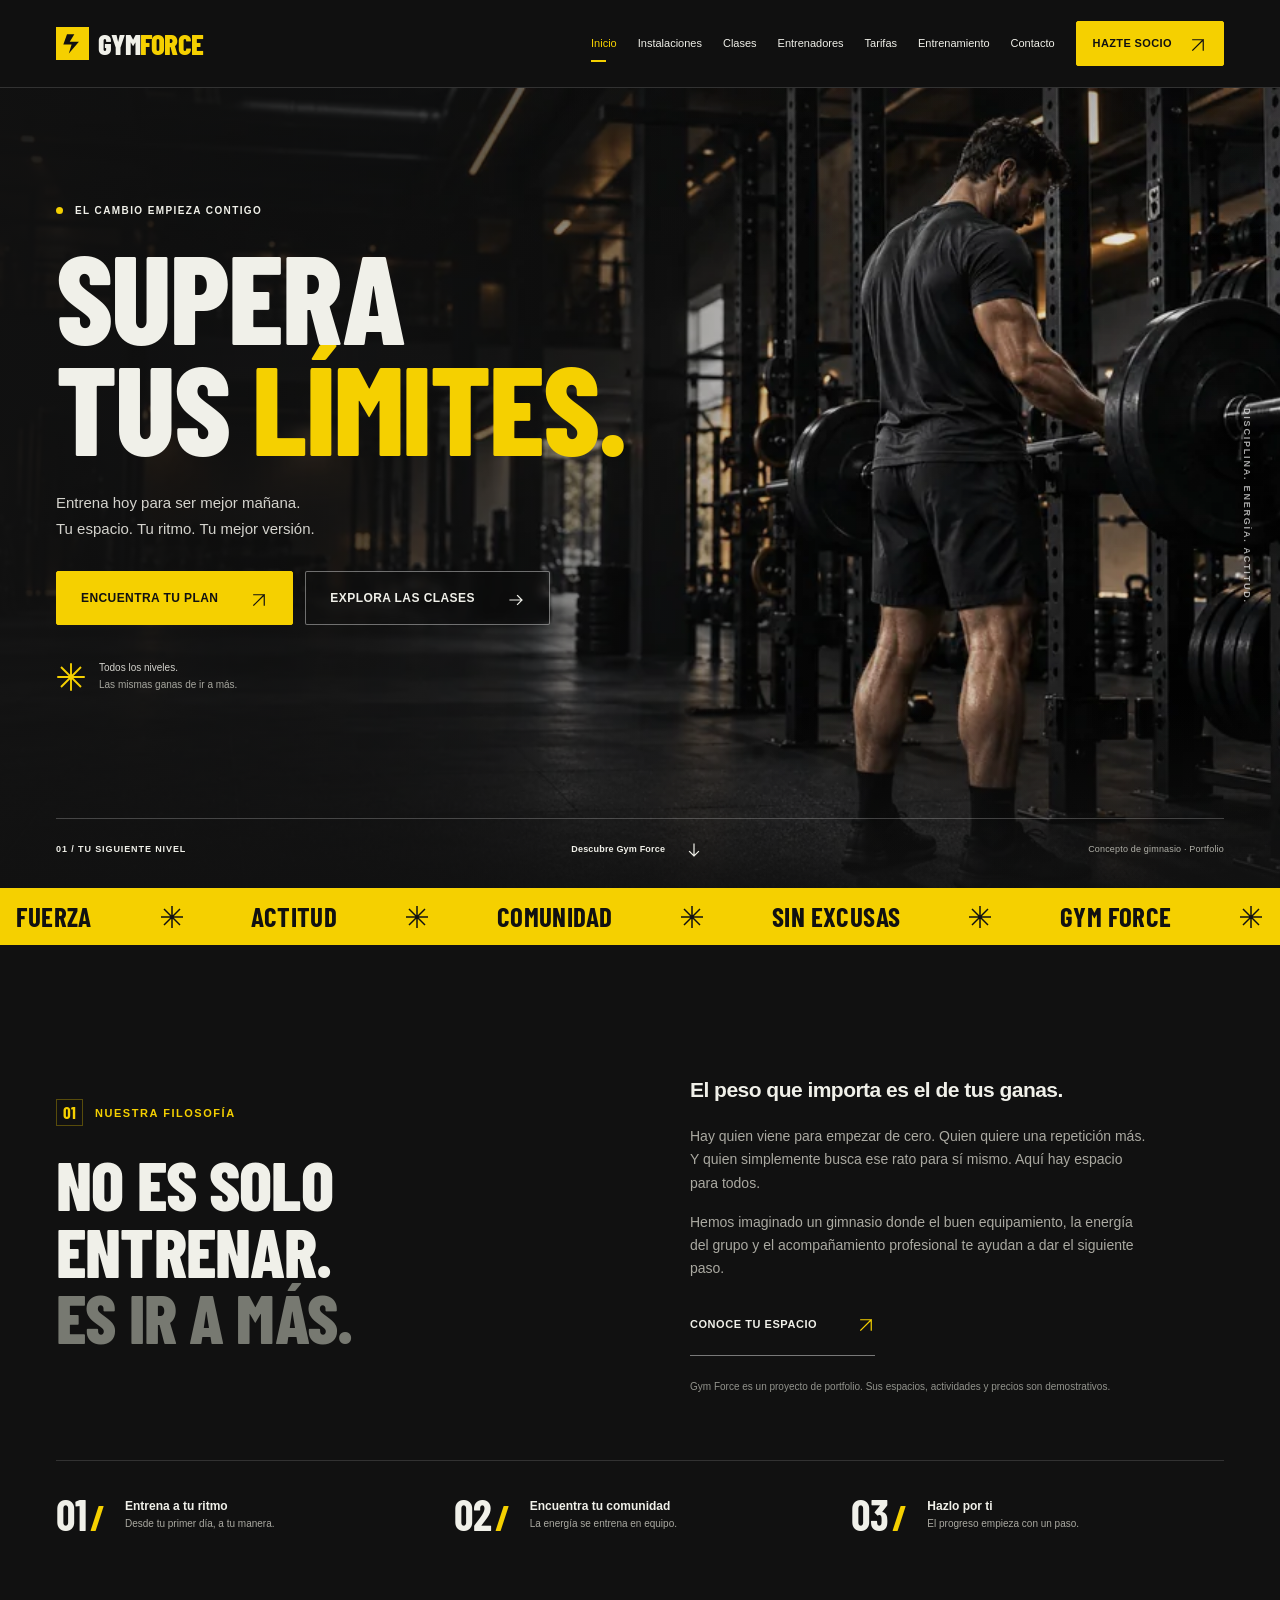
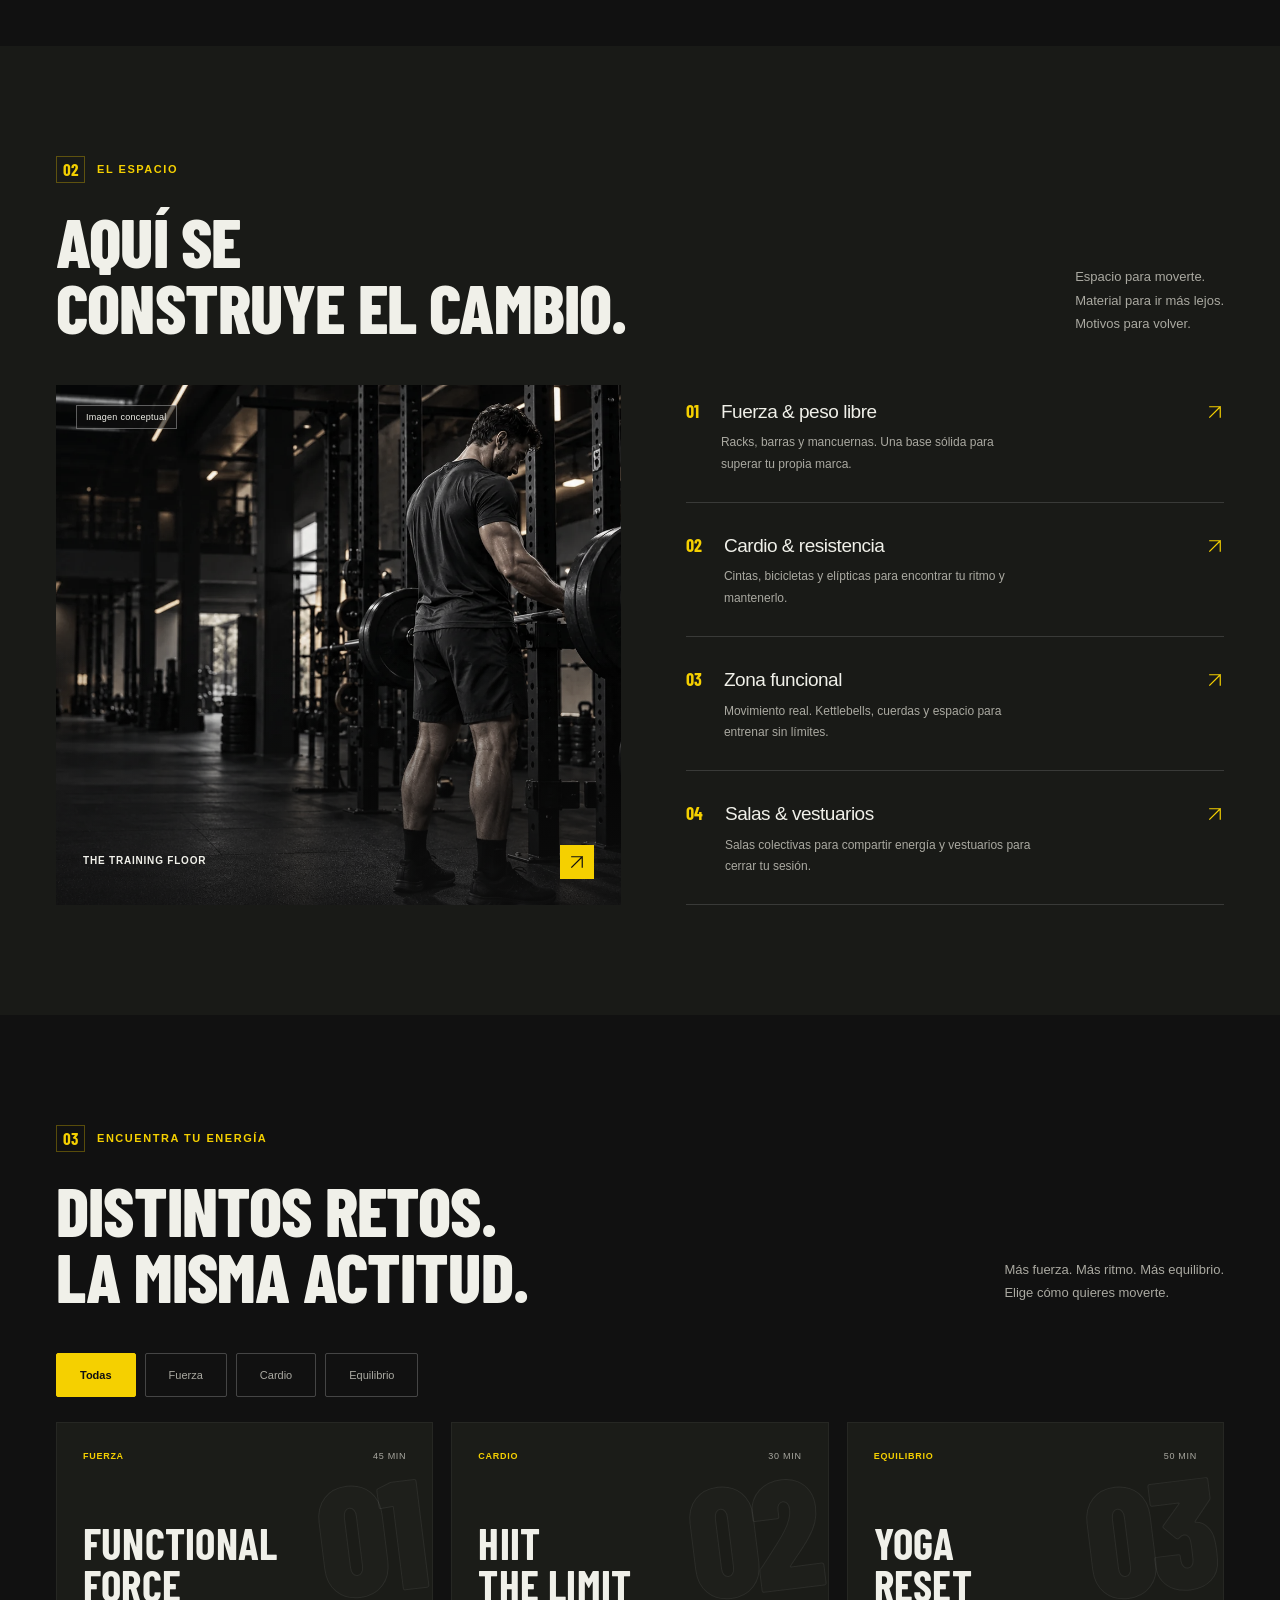
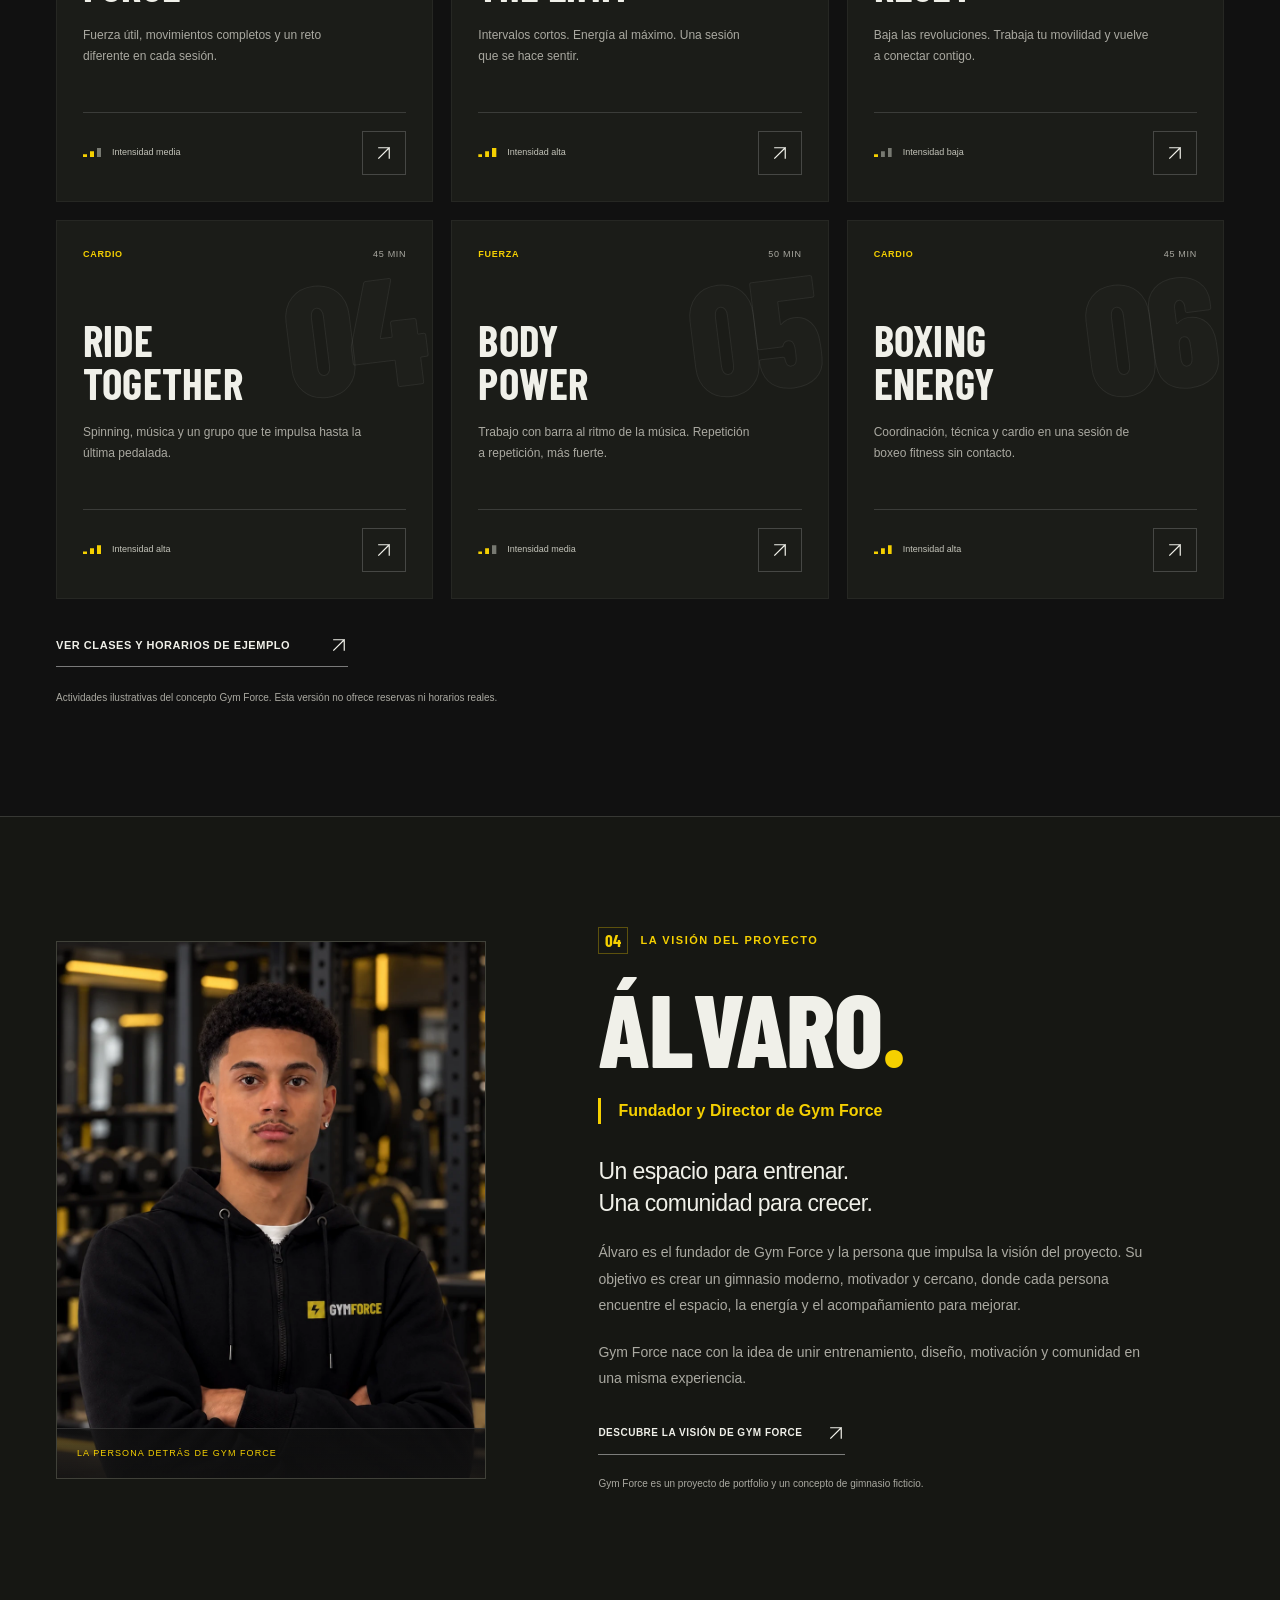
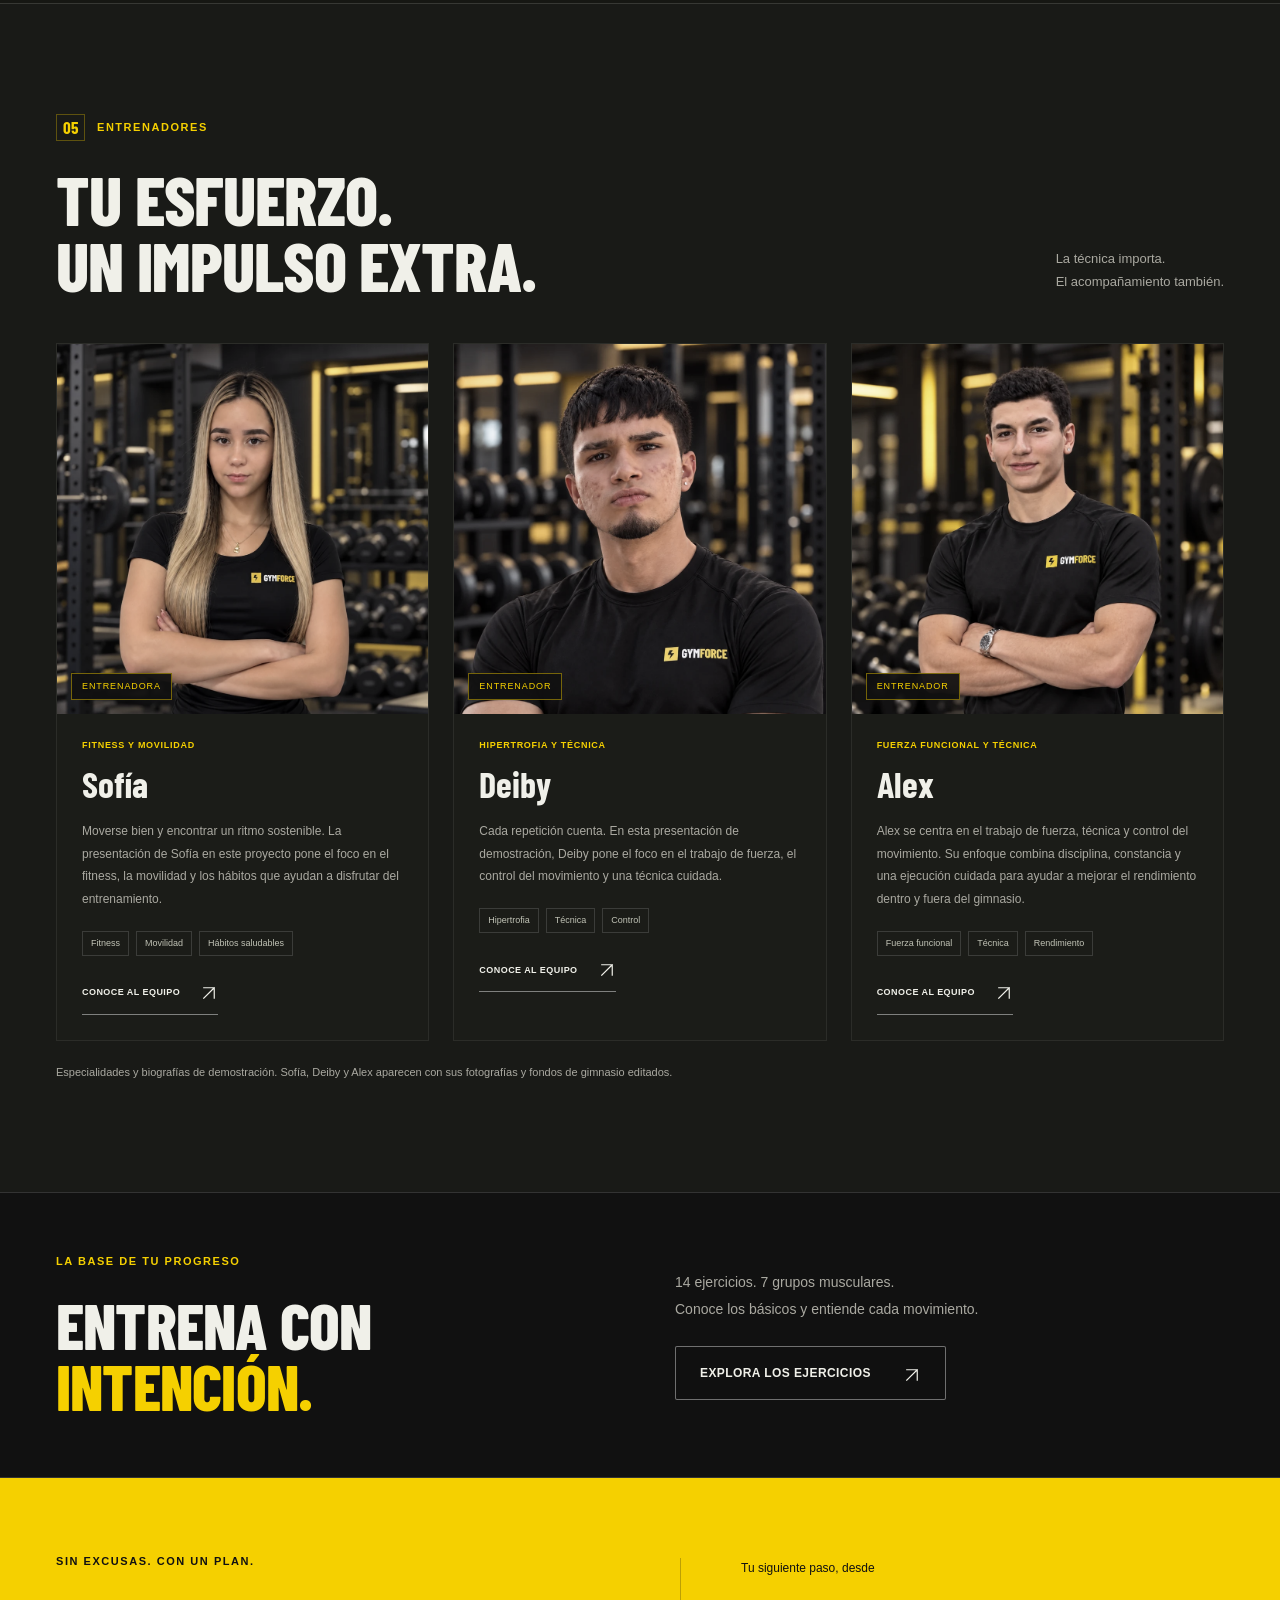
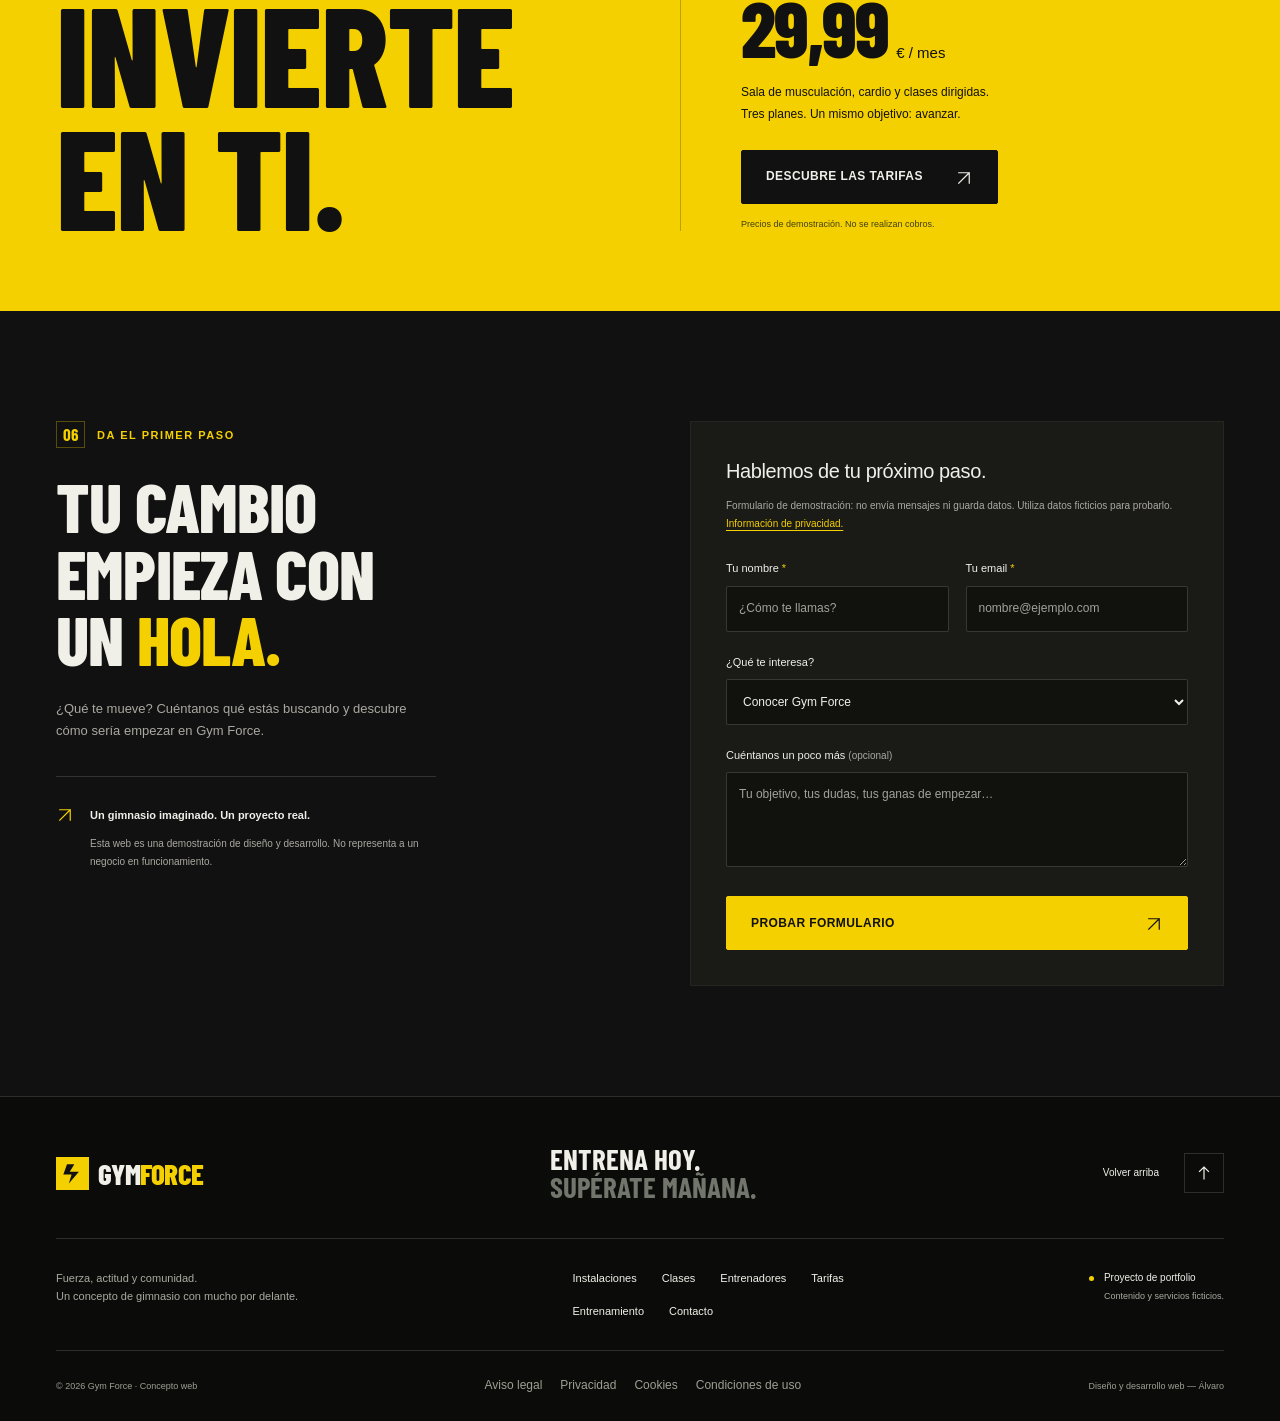
==== commit 01dd2d37: "Prepara revisión legal del portfolio sin desplegarla" ====
--- a/index.html
+++ b/index.html
@@ -783,6 +783,7 @@
             <p id="form-notice" class="form-notice">
               Formulario de demostración: no envía mensajes ni guarda datos.
               Utiliza datos ficticios para probarlo.
+              <a href="legal.html#privacidad">Información de privacidad.</a>
             </p>
             <div class="form-row">
               <div class="field">
@@ -893,9 +894,14 @@
           </div>
         </div>
         <div class="footer-bottom">
-          <span>© <span data-year>2026</span> Gym Force · Concepto web</span
-          ><a href="legal.html">Aviso legal y privacidad</a
-          ><span>Diseño y desarrollo web — Álvaro</span>
+          <span>© <span data-year>2026</span> Gym Force · Concepto web</span>
+          <nav class="footer-legal" aria-label="Información legal">
+            <a href="legal.html#aviso-legal">Aviso legal</a>
+            <a href="legal.html#privacidad">Privacidad</a>
+            <a href="legal.html#cookies">Cookies</a>
+            <a href="legal.html#condiciones">Condiciones de uso</a>
+          </nav>
+          <span>Diseño y desarrollo web — Álvaro</span>
         </div>
       </div>
     </footer>
--- a/css/estilos.css
+++ b/css/estilos.css
@@ -1071,6 +1071,8 @@
 }
 .footer-bottom {
   display: flex;
+  flex-wrap: wrap;
+  align-items: center;
   justify-content: space-between;
   gap: 25px;
   padding-block: 20px;
@@ -1080,6 +1082,20 @@
 }
 .footer-bottom a:hover {
   color: var(--yellow);
+}
+.footer-legal {
+  display: flex;
+  flex-wrap: wrap;
+  gap: 6px 18px;
+  font-size: 12px;
+}
+.footer-legal a {
+  padding-block: 5px;
+}
+.form-notice a {
+  color: var(--yellow);
+  text-decoration: underline;
+  text-underline-offset: 3px;
 }
 
 /* Tariffs and legal pages. */
@@ -1303,6 +1319,43 @@
   color: var(--yellow);
   text-decoration: underline;
   text-underline-offset: 3px;
+}
+.legal-content .legal-updated {
+  margin-top: 14px;
+  font-size: 12px;
+}
+.legal-toc {
+  display: flex;
+  flex-wrap: wrap;
+  gap: 10px;
+  margin-block: 28px 36px;
+}
+.legal-toc a {
+  padding: 10px 15px;
+  border: 1px solid var(--line);
+  border-radius: 3px;
+  font-size: 13px;
+  text-decoration: none;
+}
+.legal-toc a:hover {
+  background: #f5d00012;
+  border-color: var(--yellow);
+}
+.legal-section {
+  padding-block: 30px;
+  border-top: 1px solid var(--line);
+}
+.legal-section h2 {
+  margin-top: 0;
+  color: var(--yellow);
+}
+.legal-section h3 {
+  margin-block: 24px 12px;
+  font-size: 16px;
+  line-height: 1.4;
+}
+.legal-content .legal-return {
+  margin-top: 12px;
 }
 
 @media (min-width: 1700px) {
